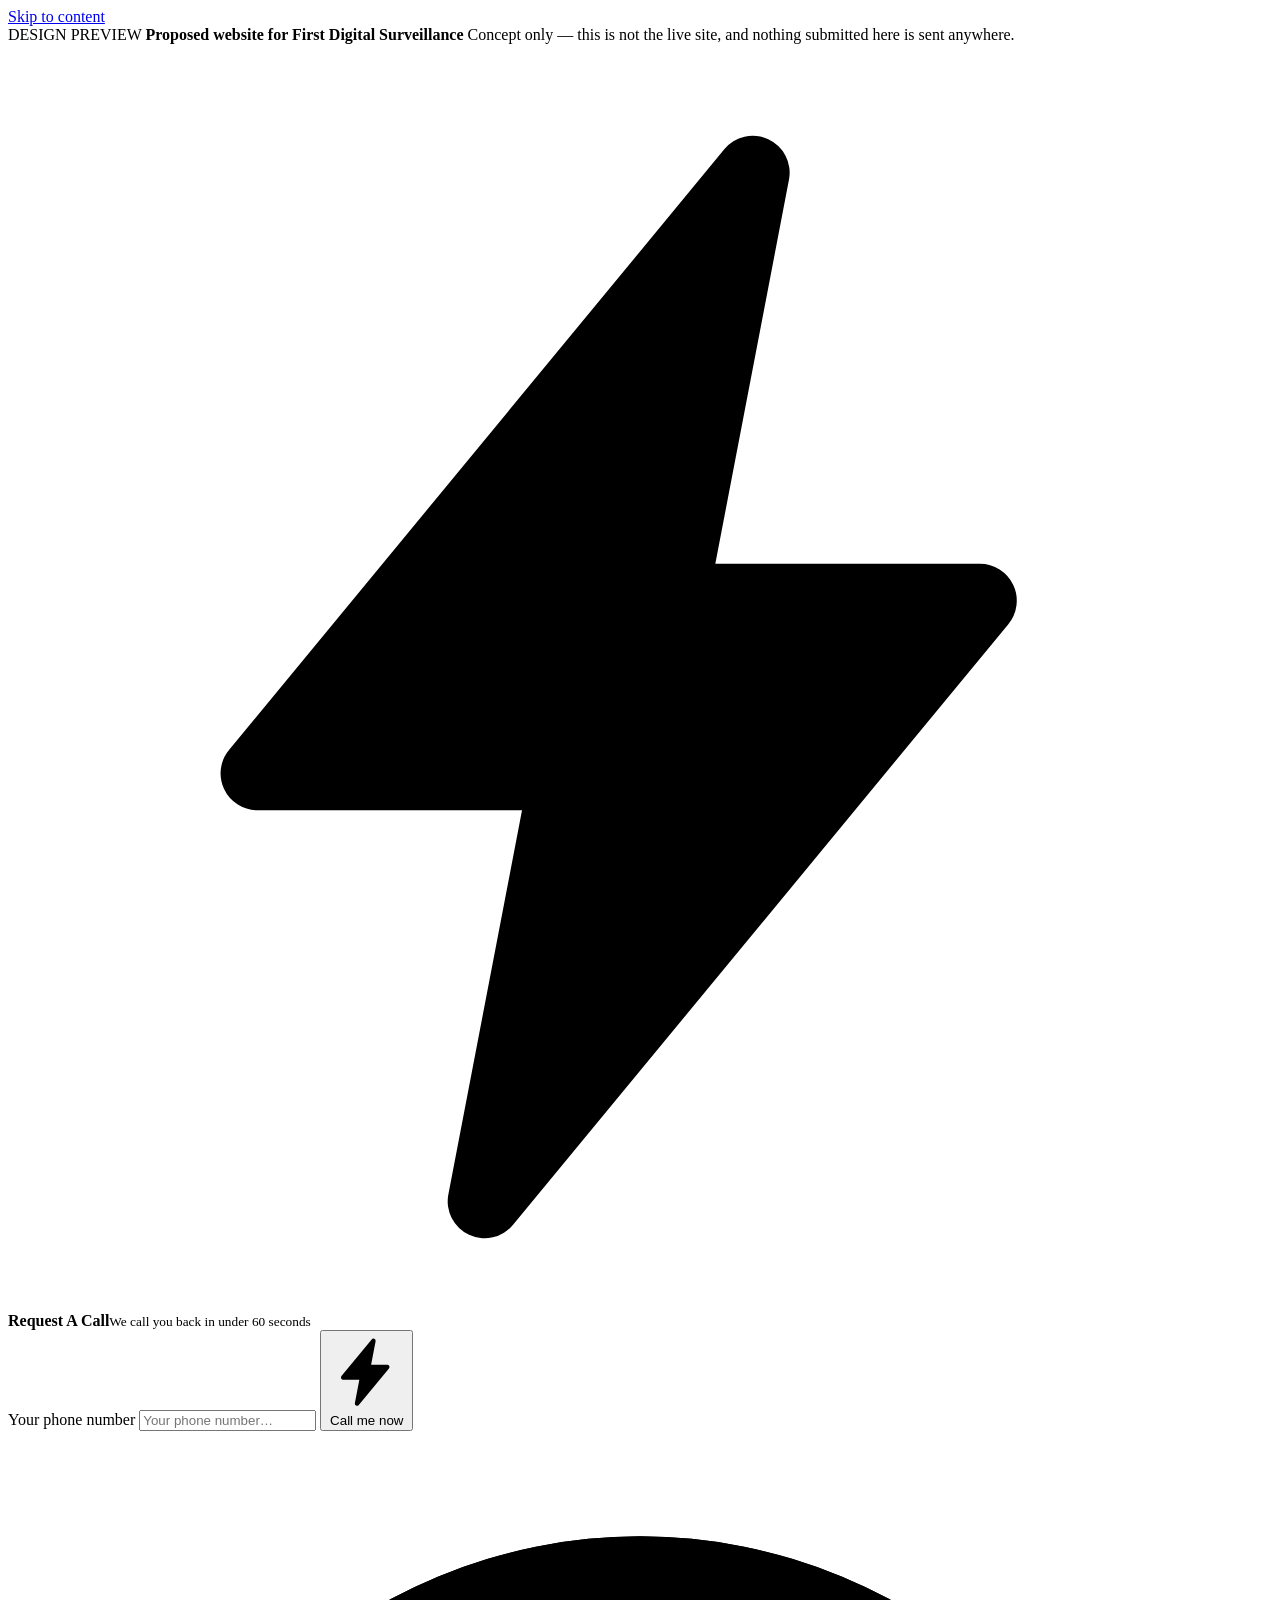
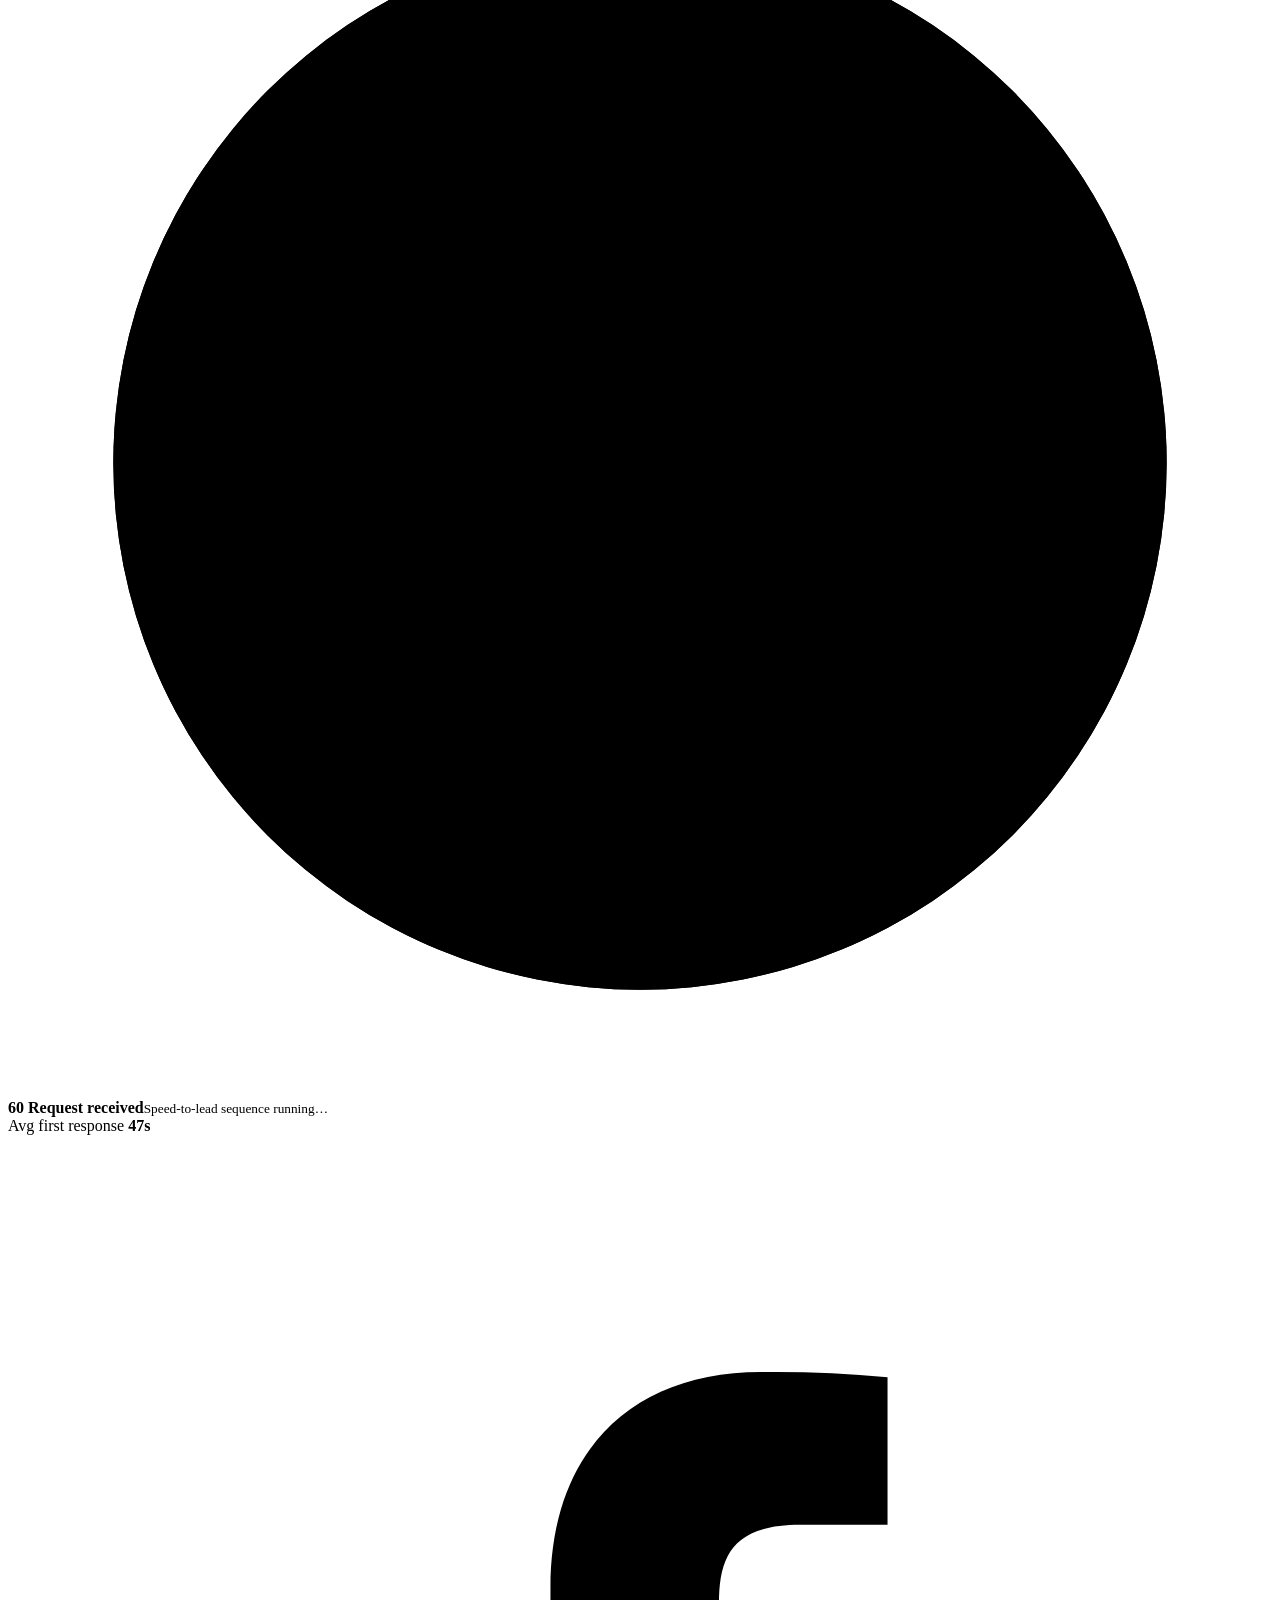
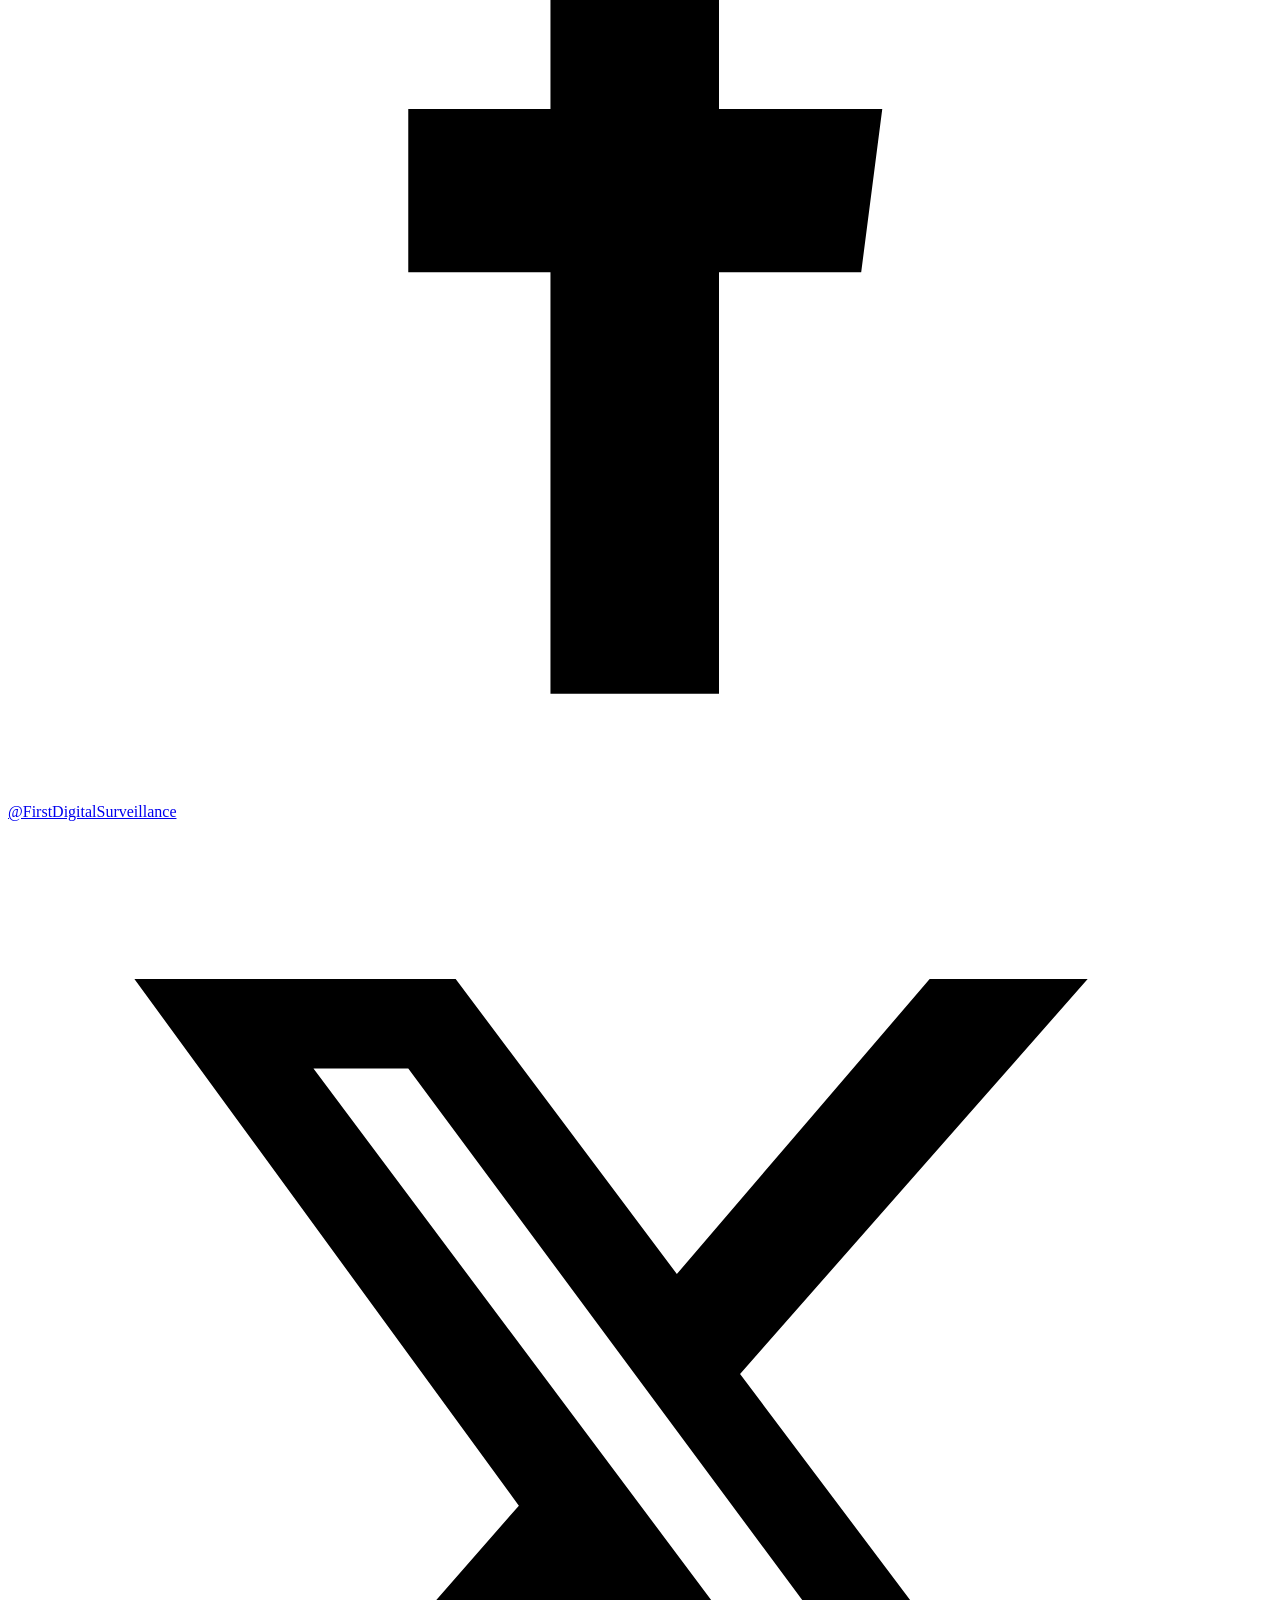
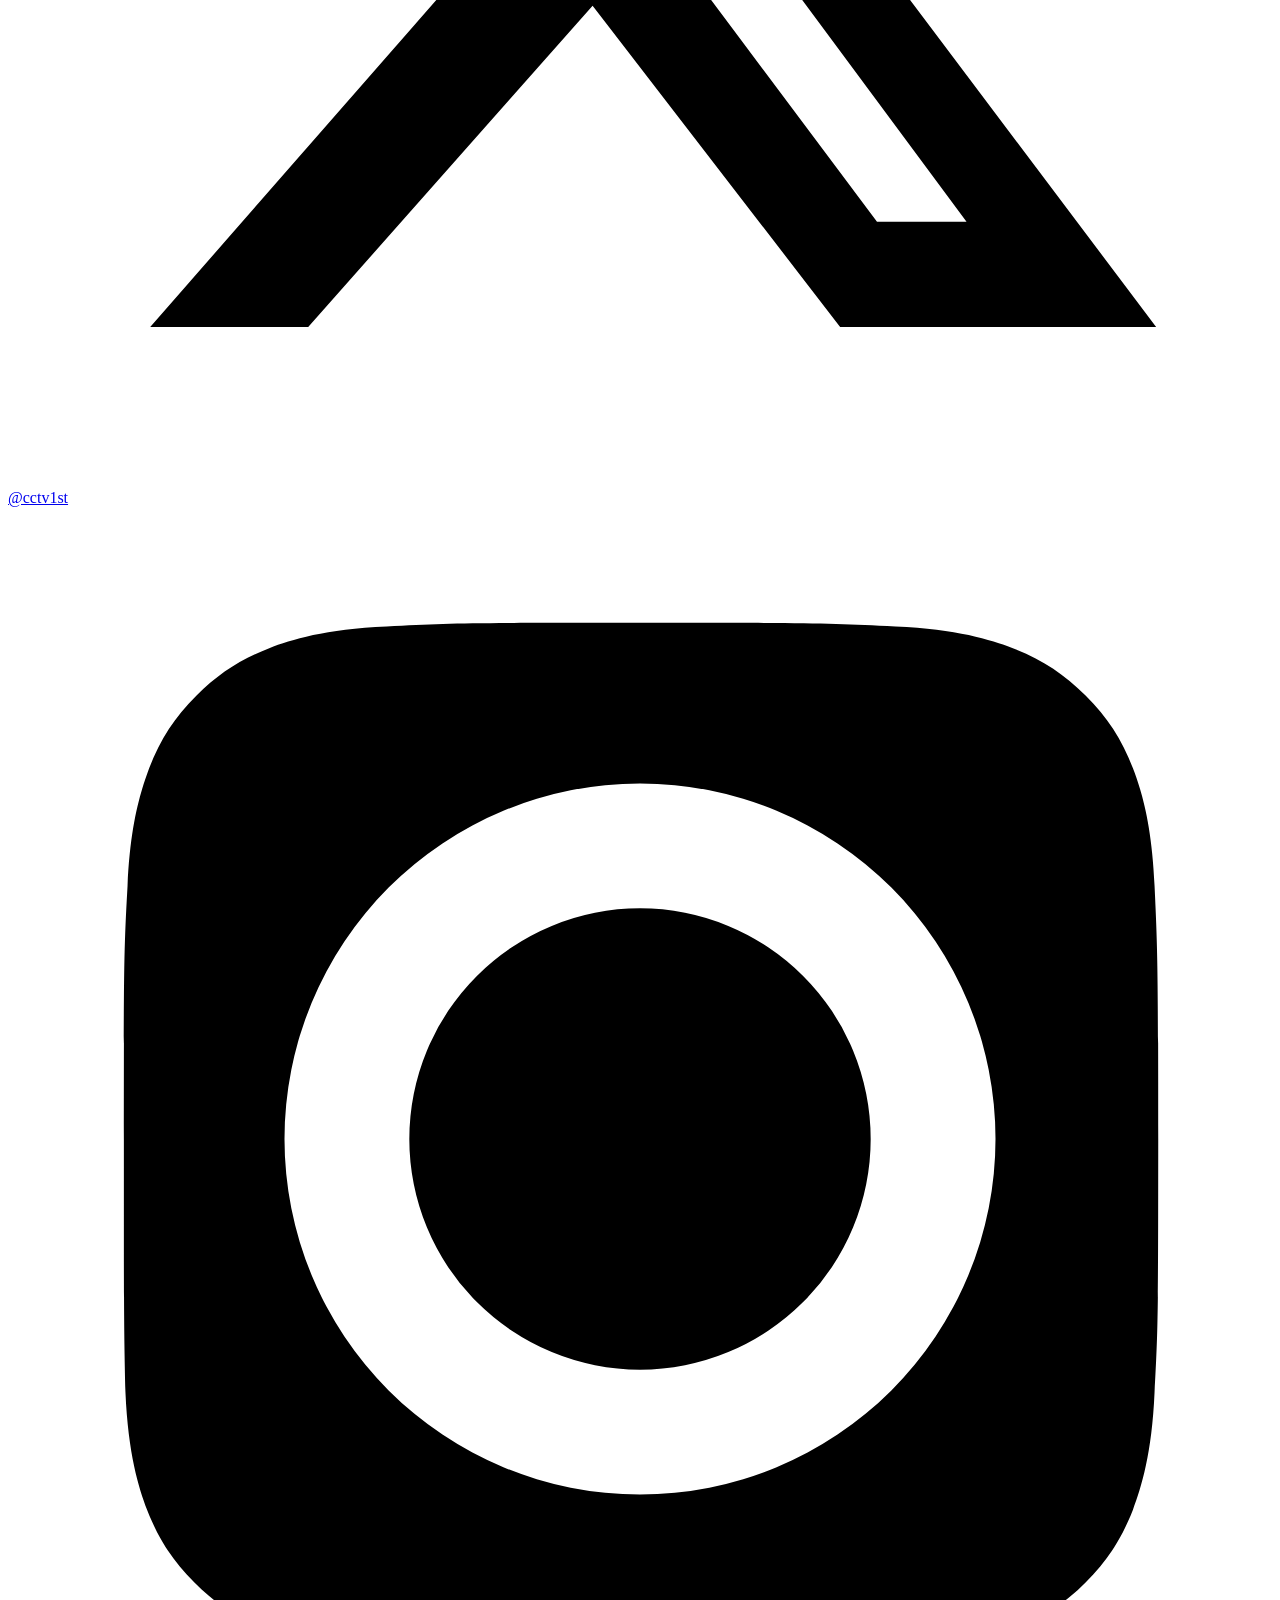
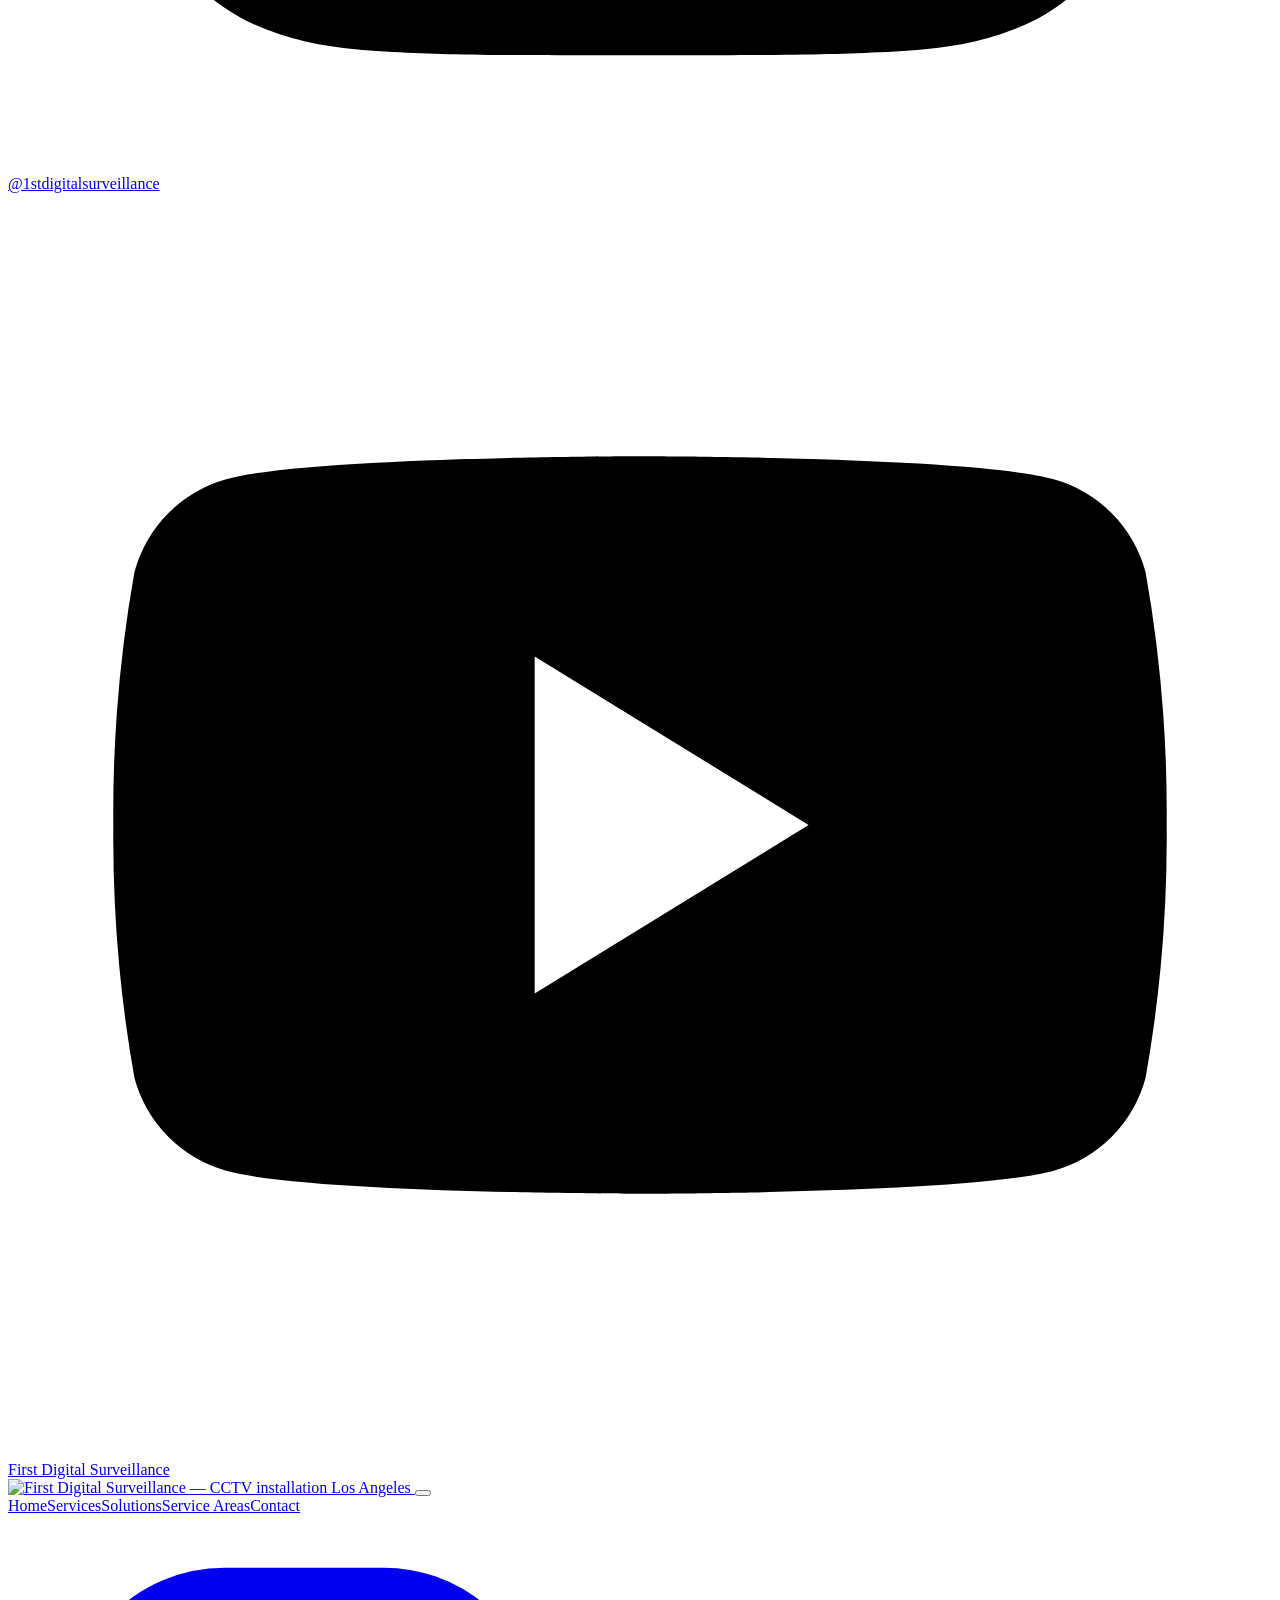
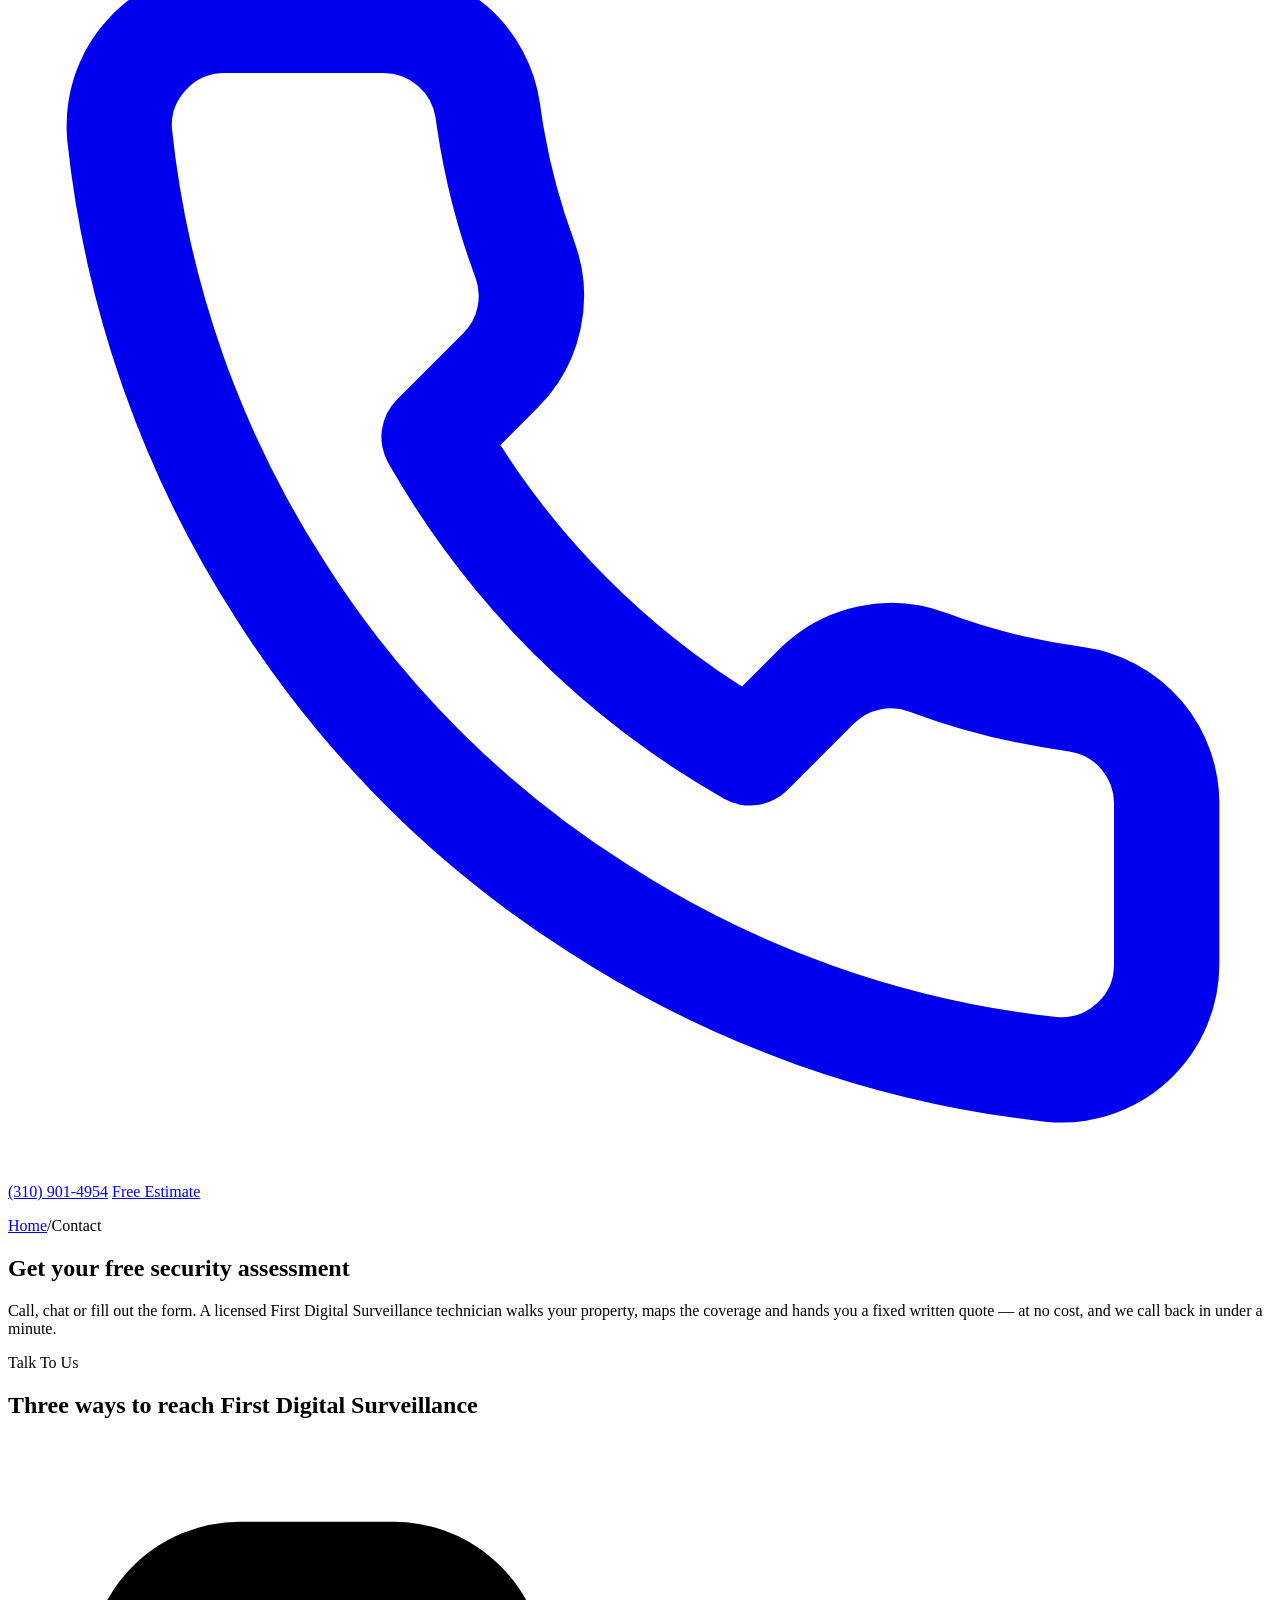
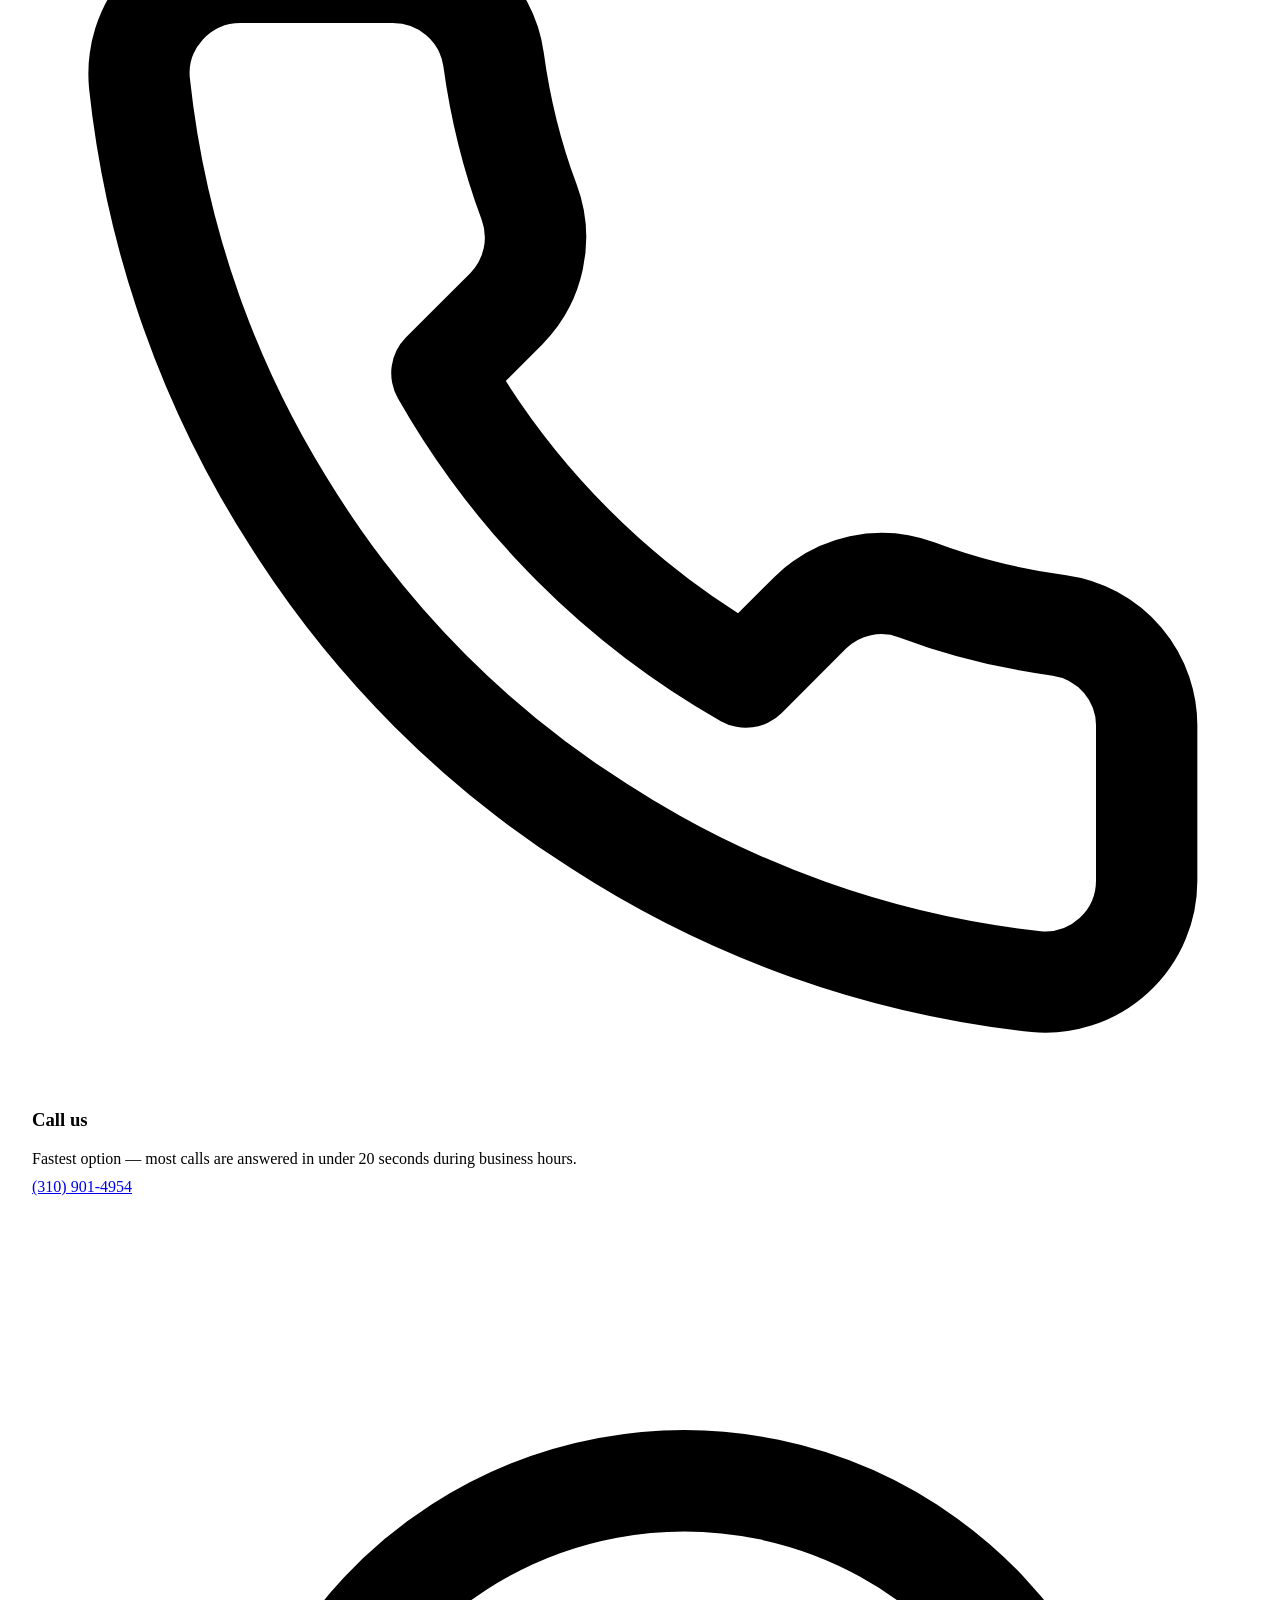
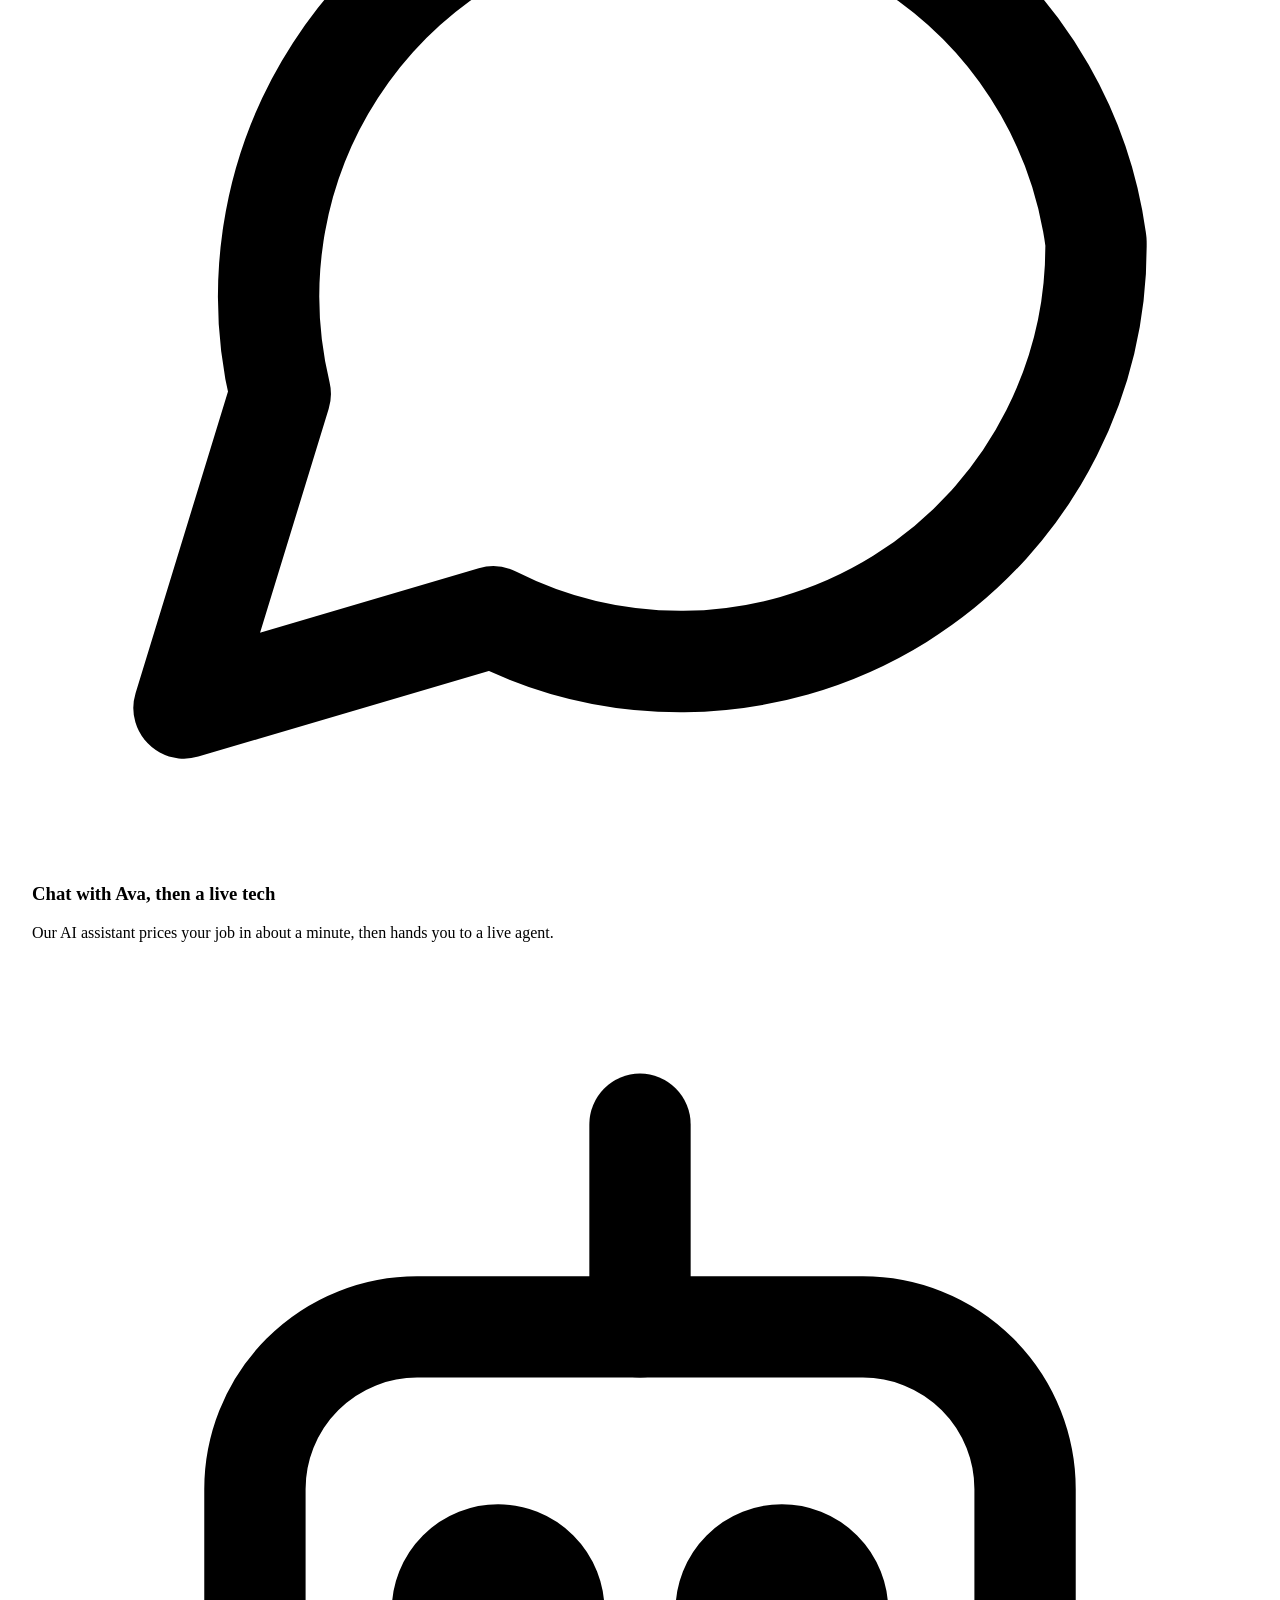
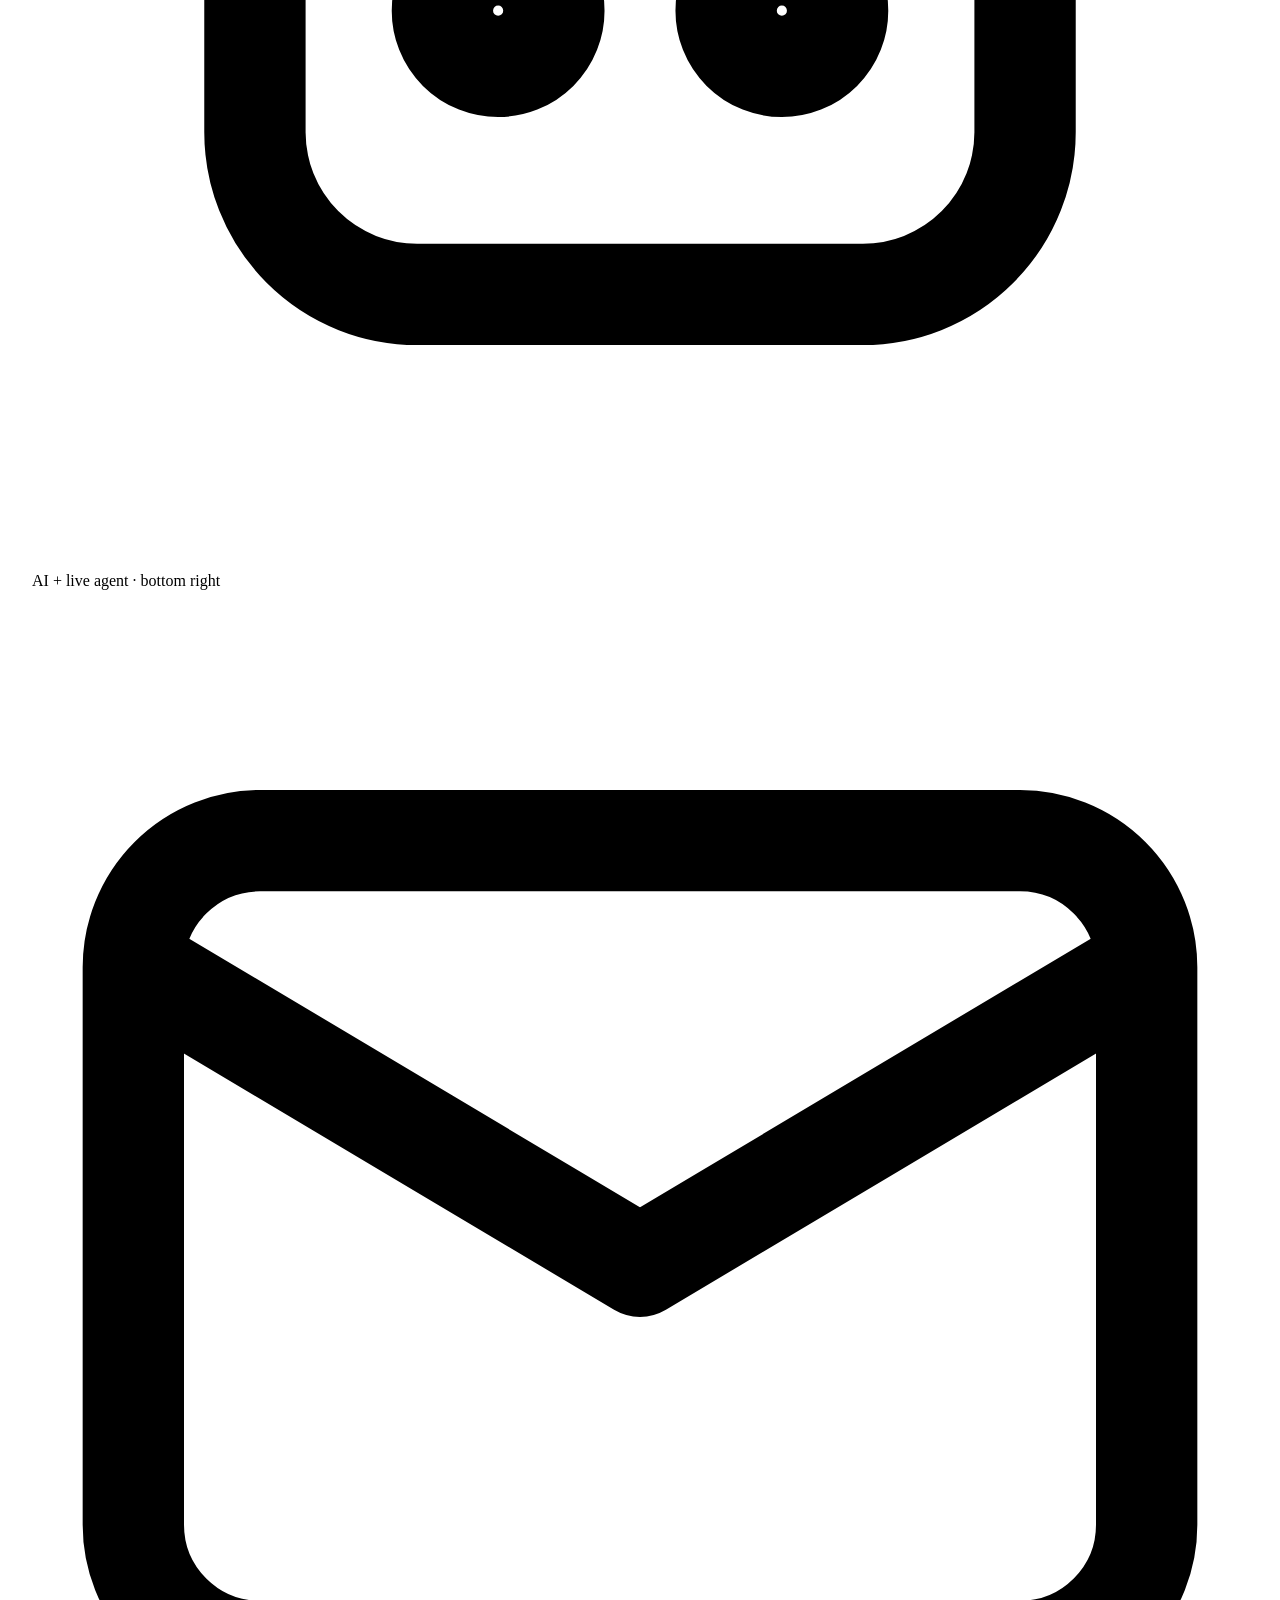
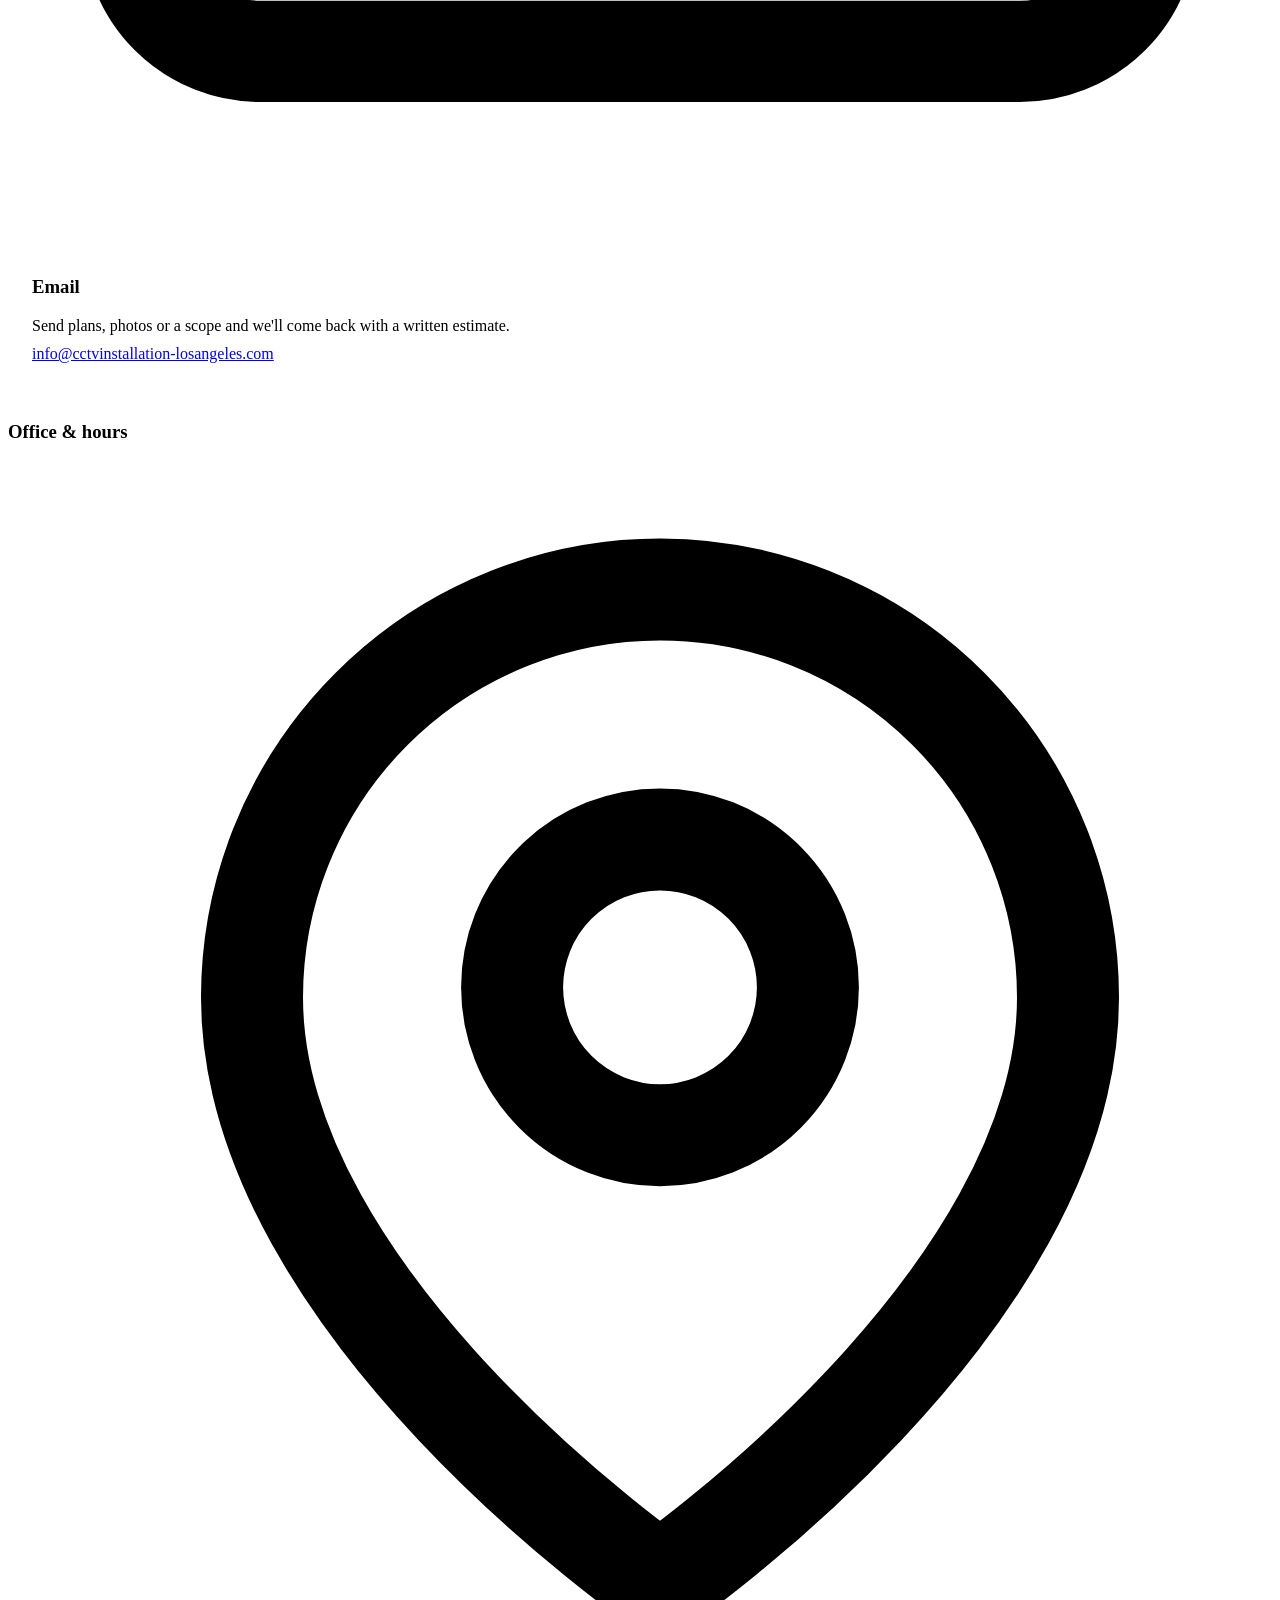
==== contact.html @ 46c821cd "First Digital Surveillance — proposed website" ====
<!DOCTYPE html>
<html lang="en-US">
<head>
<meta charset="utf-8">
<meta name="viewport" content="width=device-width,initial-scale=1">
<title>Contact First Digital Surveillance | Free CCTV Quote Los Angeles | (310) 901-4954</title>
<meta name="description" content="Get a free on-site security camera estimate in Los Angeles with a 60-second callback. Call (310) 901-4954, chat with our AI assistant and a live agent, or book your site visit online. Mon-Fri 7am-7pm, Sat-Sun 9am-5pm.">
<meta name="keywords" content="contact cctv installer los angeles, free security camera quote, security camera estimate los angeles, book cctv installation, first digital surveillance phone number">
<meta name="robots" content="index,follow,max-image-preview:large,max-snippet:-1,max-video-preview:-1">
<meta name="author" content="First Digital Surveillance">
<meta name="geo.region" content="US-CA">
<meta name="geo.placename" content="Los Angeles">
<meta name="geo.position" content="34.0614;-118.3089">
<meta name="ICBM" content="34.0614, -118.3089">
<link rel="canonical" href="https://cctvinstallation-losangeles.com/contact.html">
<link rel="icon" href="assets/img/favicon.svg" type="image/svg+xml">
<link rel="apple-touch-icon" href="assets/img/favicon.svg">

<meta property="og:type" content="website">
<meta property="og:site_name" content="First Digital Surveillance">
<meta property="og:locale" content="en_US">
<meta property="og:title" content="Contact First Digital Surveillance | Free CCTV Quote Los Angeles | (310) 901-4954">
<meta property="og:description" content="Get a free on-site security camera estimate in Los Angeles with a 60-second callback. Call (310) 901-4954, chat with our AI assistant and a live agent, or book your site visit online. Mon-Fri 7am-7pm, Sat-Sun 9am-5pm.">
<meta property="og:url" content="https://cctvinstallation-losangeles.com/contact.html">
<meta property="og:image" content="https://cctvinstallation-losangeles.com/assets/img/fds-logo.svg">
<meta name="twitter:card" content="summary_large_image">
<meta name="twitter:site" content="@cctv1st">
<meta name="twitter:title" content="Contact First Digital Surveillance | Free CCTV Quote Los Angeles | (310) 901-4954">
<meta name="twitter:description" content="Get a free on-site security camera estimate in Los Angeles with a 60-second callback. Call (310) 901-4954, chat with our AI assistant and a live agent, or book your site visit online. Mon-Fri 7am-7pm, Sat-Sun 9am-5pm.">
<meta name="theme-color" content="#BF1220">

<link rel="preconnect" href="https://fonts.googleapis.com">
<link rel="preconnect" href="https://fonts.gstatic.com" crossorigin>
<link href="https://fonts.googleapis.com/css2?family=Sora:wght@400;500;600;700;800&family=Inter:wght@400;500;600;700&family=JetBrains+Mono:wght@400;700&display=swap" rel="stylesheet">
<link rel="stylesheet" href="assets/css/style.css">

<script type="application/ld+json">{"@context":"https://schema.org","@type":["SecuritySystemInstaller","LocalBusiness"],"@id":"https://cctvinstallation-losangeles.com/#business","name":"First Digital Surveillance","alternateName":"FDS Security Camera Installation Los Angeles","description":"Family-owned security camera installation company serving Los Angeles, Orange, San Bernardino and Riverside counties for over 17 years. CCTV, access control, intercom, structured cabling and 24/7 remote monitoring, with a 60-second callback promise.","url":"https://cctvinstallation-losangeles.com/","telephone":"(310) 901-4954","email":"info@cctvinstallation-losangeles.com","logo":"https://cctvinstallation-losangeles.com/assets/img/fds-logo.svg","image":"https://cctvinstallation-losangeles.com/assets/img/fds-logo.svg","priceRange":"$$","foundingDate":"2008","address":{"@type":"PostalAddress","streetAddress":"3183 Wilshire Blvd Ste #196D10","addressLocality":"Los Angeles","addressRegion":"CA","postalCode":"90010","addressCountry":"US"},"geo":{"@type":"GeoCoordinates","latitude":34.0614,"longitude":-118.3089},"openingHoursSpecification":[{"@type":"OpeningHoursSpecification","dayOfWeek":["Monday","Tuesday","Wednesday","Thursday","Friday"],"opens":"07:00","closes":"19:00"},{"@type":"OpeningHoursSpecification","dayOfWeek":["Saturday","Sunday"],"opens":"09:00","closes":"17:00"}],"areaServed":[{"@type":"City","name":"Los Angeles"},{"@type":"City","name":"Long Beach"},{"@type":"City","name":"Santa Clarita"},{"@type":"City","name":"Glendale"},{"@type":"City","name":"Lancaster"},{"@type":"City","name":"Pomona"},{"@type":"City","name":"Torrance"},{"@type":"City","name":"Pasadena"},{"@type":"City","name":"Burbank"},{"@type":"City","name":"Anaheim"},{"@type":"City","name":"Irvine"},{"@type":"City","name":"Santa Ana"},{"@type":"City","name":"Riverside"},{"@type":"City","name":"San Bernardino"},{"@type":"City","name":"Ontario"},{"@type":"City","name":"Corona"},{"@type":"City","name":"Beverly Hills"},{"@type":"City","name":"Culver City"},{"@type":"City","name":"Downey"},{"@type":"City","name":"Inglewood"},{"@type":"City","name":"Van Nuys"},{"@type":"City","name":"Woodland Hills"},{"@type":"City","name":"Palm Springs"},{"@type":"City","name":"Alhambra"}],"sameAs":["https://www.facebook.com/FirstDigitalSurveillance","https://twitter.com/cctv1st","https://www.instagram.com/1stdigitalsurveillance","https://www.youtube.com/channel/UC6HvUgXntaIqfOZk8hjzoPg"],"aggregateRating":{"@type":"AggregateRating","ratingValue":"4.9","reviewCount":"218","bestRating":"5"},"hasOfferCatalog":{"@type":"OfferCatalog","name":"Security Services","itemListElement":[{"@type":"Offer","itemOffered":{"@type":"Service","name":"CCTV Camera Installation"}},{"@type":"Offer","itemOffered":{"@type":"Service","name":"Phone Entry & Intercom Systems"}},{"@type":"Offer","itemOffered":{"@type":"Service","name":"Door Access Control & Fob Systems"}},{"@type":"Offer","itemOffered":{"@type":"Service","name":"Structured Cabling"}},{"@type":"Offer","itemOffered":{"@type":"Service","name":"Pre-Wiring & New Construction"}},{"@type":"Offer","itemOffered":{"@type":"Service","name":"Remote CCTV Monitoring"}},{"@type":"Offer","itemOffered":{"@type":"Service","name":"License Plate Recognition"}},{"@type":"Offer","itemOffered":{"@type":"Service","name":"Thermal Camera Solutions"}},{"@type":"Offer","itemOffered":{"@type":"Service","name":"AI Camera Systems"}}]}}</script>
<script type="application/ld+json">{"@context":"https://schema.org","@type":"ContactPage","name":"Contact First Digital Surveillance","url":"https://cctvinstallation-losangeles.com/contact.html","mainEntity":{"@id":"https://cctvinstallation-losangeles.com/#business"}}</script>
<script type="application/ld+json">{"@context":"https://schema.org","@type":"FAQPage","mainEntity":[{"@type":"Question","name":"How much does CCTV installation cost in Los Angeles?","acceptedAnswer":{"@type":"Answer","text":"Most residential 4-camera 4K systems run $1,200\u2013$2,400 fully installed. Commercial 8\u201316 camera systems typically land between $3,500 and $9,000 depending on cable runs, NVR storage and whether you add license plate recognition or AI analytics. Every First Digital Surveillance estimate is free, on-site and fixed \u2014 the number on your quote is the number on your invoice."}},{"@type":"Question","name":"How fast will someone actually get back to me?","acceptedAnswer":{"@type":"Answer","text":"Under 60 seconds during business hours. Every form, chat and callback request on this site fires an instant confirmation text and routes straight to the first available technician's phone. Our current average first response is 47 seconds \u2014 because the contractor who answers first almost always wins the job, and we would rather that be us."}},{"@type":"Question","name":"How long does a security camera installation take?","acceptedAnswer":{"@type":"Answer","text":"A typical 4\u20138 camera home installation is done in a single day. Commercial jobs with 16+ cameras, access control or new cabling usually run two to four days. We give you an exact schedule at the walkthrough, before any work starts."}},{"@type":"Question","name":"Do you service systems you didn't install?","acceptedAnswer":{"@type":"Answer","text":"Yes. We repair, upgrade and take over maintenance on most major brands \u2014 Hikvision, Dahua, Uniview, Lorex, Avigilon, Axis, Hanwha and more. In many cases we can reuse your existing cabling and simply upgrade the cameras and recorder."}},{"@type":"Question","name":"Can I view my cameras on my phone?","acceptedAnswer":{"@type":"Answer","text":"Every system we install includes free mobile and desktop viewing with live streaming, recorded playback, and push notifications for motion, person or vehicle detection. We set the app up on your phone and walk you through it before we leave."}},{"@type":"Question","name":"Which areas of Southern California do you cover?","acceptedAnswer":{"@type":"Answer","text":"All of Los Angeles County plus Orange County, San Bernardino County and Riverside County \u2014 including Long Beach, Santa Clarita, Glendale, Lancaster, Pomona, Torrance, Pasadena, Anaheim, Irvine, Riverside and Palm Springs."}},{"@type":"Question","name":"Are you licensed and insured?","acceptedAnswer":{"@type":"Answer","text":"Yes. First Digital Surveillance is a licensed, bonded and insured low-voltage contractor. We pull permits where required and every installation is performed by our own trained, background-checked technicians \u2014 never subcontracted out."}},{"@type":"Question","name":"How long is footage stored?","acceptedAnswer":{"@type":"Answer","text":"Standard systems store 14\u201330 days of continuous footage. We size storage to your needs, and 60, 90 or 120-day retention is available \u2014 as is cloud backup for critical cameras."}}]}</script>
<script type="application/ld+json">{"@context":"https://schema.org","@type":"BreadcrumbList","itemListElement":[{"@type":"ListItem","position":1,"name":"Home","item":"https://cctvinstallation-losangeles.com/"},{"@type":"ListItem","position":2,"name":"Contact","item":"https://cctvinstallation-losangeles.com/contact.html"}]}</script>
<!-- Analytics + CRM routing configured in assets/js/fds.js -->
</head>
<body>
<a class="sr-only" href="#main">Skip to content</a>

<div class="demoband">
  <div class="container">
    <span class="tag">DESIGN PREVIEW</span>
    <b>Proposed website for First Digital Surveillance</b>
    <span>Concept only &mdash; this is not the live site, and nothing submitted here is sent anywhere.</span>
  </div>
</div>

<!-- ===== SPEED TO LEAD callback bar (replaces the old "Request A Call" strip) ===== -->
<div class="speedbar">
  <div class="container">
    <div class="speedbar__pitch">
      <span class="bolt"><svg viewBox="0 0 24 24" fill="currentColor"><path d="M13.6 2 4.2 13.4a.7.7 0 0 0 .54 1.15h5.02l-1.4 7.3a.7.7 0 0 0 1.23.57l9.4-11.4a.7.7 0 0 0-.54-1.15h-5.02l1.4-7.3A.7.7 0 0 0 13.6 2z"/></svg></span>
      <span><b>Request A Call</b><small>We call you back in under <span data-cbsec>60</span> seconds</small></span>
    </div>

    <div class="callback">
      <form class="callback__form" data-lead-form="Speed to Lead — header callback" autocomplete="on">
        <label class="sr-only" for="cb-contact">Your phone number</label>
        <input id="cb-contact" type="tel" name="phone" placeholder="Your phone number…" required>
        <button type="submit"><svg viewBox="0 0 24 24" fill="currentColor"><path d="M13.6 2 4.2 13.4a.7.7 0 0 0 .54 1.15h5.02l-1.4 7.3a.7.7 0 0 0 1.23.57l9.4-11.4a.7.7 0 0 0-.54-1.15h-5.02l1.4-7.3A.7.7 0 0 0 13.6 2z"/></svg> Call me now</button>
      </form>
      <div class="callback__live" role="status" aria-live="polite">
        <span class="ring">
          <svg viewBox="0 0 36 36"><circle class="bg" cx="18" cy="18" r="15"/><circle class="fg" cx="18" cy="18" r="15"/></svg>
          <b>60</b>
        </span>
        <span><b class="cb-label">Request received</b><small>Speed-to-lead sequence running…</small></span>
      </div>
    </div>

    <span class="livestat"><i></i>Avg first response <b data-avg>47s</b></span>
    <div class="socials "><a class="social" href="https://www.facebook.com/FirstDigitalSurveillance" target="_blank" rel="noopener" aria-label="Facebook: @FirstDigitalSurveillance" title="Facebook — @FirstDigitalSurveillance"><span class="social__ico"><svg viewBox="0 0 24 24"><path d="M13.5 22v-8h2.7l.4-3.1h-3.1V8.9c0-.9.25-1.5 1.55-1.5h1.65V4.6A22 22 0 0 0 14.3 4.5c-2.4 0-4 1.45-4 4.1v2.3H7.6V14h2.7v8z"/></svg></span><span class="social__handle">@FirstDigitalSurveillance</span></a><a class="social" href="https://twitter.com/cctv1st" target="_blank" rel="noopener" aria-label="X (Twitter): @cctv1st" title="X (Twitter) — @cctv1st"><span class="social__ico"><svg viewBox="0 0 24 24"><path d="M17.5 3h3l-6.6 7.5L21.8 21h-6l-4.7-6.1L5.7 21h-3l7-8L2.4 3h6.1l4.2 5.6zm-1 16h1.7L7.6 4.7H5.8z"/></svg></span><span class="social__handle">@cctv1st</span></a><a class="social" href="https://www.instagram.com/1stdigitalsurveillance" target="_blank" rel="noopener" aria-label="Instagram: @1stdigitalsurveillance" title="Instagram — @1stdigitalsurveillance"><span class="social__ico"><svg viewBox="0 0 24 24"><path d="M12 2.2c3.2 0 3.6 0 4.85.07 1.17.05 1.8.25 2.23.41.56.22.96.48 1.38.9s.68.82.9 1.38c.16.42.36 1.06.41 2.23.06 1.25.07 1.63.07 4.81s0 3.56-.07 4.81c-.05 1.17-.25 1.8-.41 2.23-.22.56-.48.96-.9 1.38s-.82.68-1.38.9c-.42.16-1.06.36-2.23.41-1.25.06-1.63.07-4.85.07s-3.6 0-4.85-.07c-1.17-.05-1.8-.25-2.23-.41-.56-.22-.96-.48-1.38-.9s-.68-.82-.9-1.38c-.16-.42-.36-1.06-.41-2.23C2.2 15.56 2.2 15.18 2.2 12s0-3.56.07-4.81c.05-1.17.25-1.8.41-2.23.22-.56.48-.96.9-1.38s.82-.68 1.38-.9c.42-.16 1.06-.36 2.23-.41C8.44 2.2 8.82 2.2 12 2.2zm0 3.05A6.75 6.75 0 1 0 18.75 12 6.75 6.75 0 0 0 12 5.25zm0 11.13A4.38 4.38 0 1 1 16.38 12 4.38 4.38 0 0 1 12 16.38zm6.99-11.4a1.58 1.58 0 1 1-1.58-1.57 1.58 1.58 0 0 1 1.58 1.57z"/></svg></span><span class="social__handle">@1stdigitalsurveillance</span></a><a class="social" href="https://www.youtube.com/channel/UC6HvUgXntaIqfOZk8hjzoPg" target="_blank" rel="noopener" aria-label="YouTube: First Digital Surveillance" title="YouTube — First Digital Surveillance"><span class="social__ico"><svg viewBox="0 0 24 24"><path d="M21.6 7.2a2.5 2.5 0 0 0-1.76-1.77C18.25 5 12 5 12 5s-6.25 0-7.84.43A2.5 2.5 0 0 0 2.4 7.2 26 26 0 0 0 2 12a26 26 0 0 0 .4 4.8 2.5 2.5 0 0 0 1.76 1.77C5.75 19 12 19 12 19s6.25 0 7.84-.43a2.5 2.5 0 0 0 1.76-1.77A26 26 0 0 0 22 12a26 26 0 0 0-.4-4.8zM10 15.2V8.8l5.2 3.2z"/></svg></span><span class="social__handle">First Digital Surveillance</span></a></div>
  </div>
</div>

<header class="header">
  <div class="container">
    <a class="brand" href="index.html" aria-label="First Digital Surveillance home">
      <img src="assets/img/fds-logo.svg" width="206" height="56"
           alt="First Digital Surveillance — CCTV installation Los Angeles">
    </a>
    <button class="burger" aria-label="Open menu" aria-expanded="false"><span></span></button>
    <nav class="nav" aria-label="Main"><a href="index.html">Home</a><a href="services.html">Services</a><a href="solutions.html">Solutions</a><a href="service-areas.html">Service Areas</a><a href="contact.html" class=is-active>Contact</a></nav>
    <div class="header__cta">
      <a class="header__phone" href="tel:+13109014954"><svg viewBox="0 0 24 24" fill="none" stroke="currentColor" stroke-width="2" stroke-linecap="round" stroke-linejoin="round"><path d="M22 16.92v3a2 2 0 0 1-2.18 2 19.79 19.79 0 0 1-8.63-3.07 19.5 19.5 0 0 1-6-6 19.79 19.79 0 0 1-3.07-8.67A2 2 0 0 1 4.11 2h3a2 2 0 0 1 2 1.72c.13.96.36 1.9.7 2.81a2 2 0 0 1-.45 2.11L8.09 9.91a16 16 0 0 0 6 6l1.27-1.27a2 2 0 0 1 2.11-.45c.9.34 1.85.57 2.81.7A2 2 0 0 1 22 16.92z"/></svg><span data-phone>(310) 901-4954</span></a>
      <a class="btn btn--red" href="contact.html">Free Estimate</a>
    </div>
  </div>
</header>
<main id="main">

<section class="pagehero">
  <div class="hero__mesh"></div><div class="hero__grid"></div>
  <div class="container">
    <p class="crumbs"><a href="index.html">Home</a><span>/</span>Contact</p>
    <h1>Get your free security assessment</h1>
    <p>Call, chat or fill out the form. A licensed First Digital Surveillance technician walks your property, maps
    the coverage and hands you a fixed written quote — at no cost, and we call back in under a minute.</p>
  </div>
</section>

<section class="section">
  <div class="container">
    <div class="split">
      <div data-reveal>
        <span class="eyebrow">Talk To Us</span>
        <h2>Three ways to reach First Digital Surveillance</h2>
        <div class="grid" style="gap:14px;margin:28px 0 34px">
          <article class="bcard" style="padding:24px">
            <div class="bcard__ico"><svg viewBox="0 0 24 24" fill="none" stroke="currentColor" stroke-width="2" stroke-linecap="round" stroke-linejoin="round"><path d="M22 16.92v3a2 2 0 0 1-2.18 2 19.79 19.79 0 0 1-8.63-3.07 19.5 19.5 0 0 1-6-6 19.79 19.79 0 0 1-3.07-8.67A2 2 0 0 1 4.11 2h3a2 2 0 0 1 2 1.72c.13.96.36 1.9.7 2.81a2 2 0 0 1-.45 2.11L8.09 9.91a16 16 0 0 0 6 6l1.27-1.27a2 2 0 0 1 2.11-.45c.9.34 1.85.57 2.81.7A2 2 0 0 1 22 16.92z"/></svg></div>
            <h3>Call us</h3>
            <p style="margin-bottom:10px">Fastest option — most calls are answered in under 20 seconds during business hours.</p>
            <a class="btn btn--red" href="tel:+13109014954"><span data-phone>(310) 901-4954</span></a>
          </article>
          <article class="bcard" style="padding:24px">
            <div class="bcard__ico"><svg viewBox="0 0 24 24" fill="none" stroke="currentColor" stroke-width="2" stroke-linecap="round" stroke-linejoin="round"><path d="M21 11.8a8.2 8.2 0 0 1-11.9 7.4L3 21l1.9-6.2A8.2 8.2 0 1 1 21 11.8z"/></svg></div>
            <h3>Chat with Ava, then a live tech</h3>
            <p style="margin-bottom:10px">Our AI assistant prices your job in about a minute, then hands you to a live agent.</p>
            <span class="ghl-tag"><svg viewBox="0 0 24 24" fill="none" stroke="currentColor" stroke-width="2" stroke-linecap="round" stroke-linejoin="round"><rect x="4.4" y="7.4" width="15.2" height="11.2" rx="3.2"/><circle cx="9.2" cy="13" r="1.1"/><circle cx="14.8" cy="13" r="1.1"/><path d="M12 3.4v4"/></svg> AI + live agent · bottom right</span>
          </article>
          <article class="bcard" style="padding:24px">
            <div class="bcard__ico"><svg viewBox="0 0 24 24" fill="none" stroke="currentColor" stroke-width="2" stroke-linecap="round" stroke-linejoin="round"><rect x="2" y="4" width="20" height="16" rx="2.5"/><path d="m2.6 6.8 9.4 5.6 9.4-5.6"/></svg></div>
            <h3>Email</h3>
            <p style="margin-bottom:10px">Send plans, photos or a scope and we'll come back with a written estimate.</p>
            <a class="btn btn--ghost" href="mailto:info@cctvinstallation-losangeles.com">info@cctvinstallation-losangeles.com</a>
          </article>
        </div>

        <h3>Office &amp; hours</h3>
        <ul class="checklist">
          <li><svg viewBox="0 0 24 24" fill="none" stroke="currentColor" stroke-width="2" stroke-linecap="round" stroke-linejoin="round"><path d="M20 10.5c0 6-8 11.5-8 11.5s-8-5.5-8-11.5a8 8 0 0 1 16 0z"/><circle cx="12" cy="10.3" r="2.9"/></svg><span><b>First Digital Surveillance</b><br>3183 Wilshire Blvd Ste #196D10<br>Los Angeles, CA 90010</span></li>
          <li><svg viewBox="0 0 24 24" fill="none" stroke="currentColor" stroke-width="2" stroke-linecap="round"><circle cx="12" cy="12" r="9"/><path d="M12 7v5.2l3.4 2"/></svg><span><b>Mon–Fri</b> 7:00AM – 7:00PM &nbsp;·&nbsp; <b>Sat–Sun</b> 9:00AM – 5:00PM</span></li>
          <li><svg viewBox="0 0 24 24" fill="none" stroke="currentColor" stroke-width="1.7" stroke-linecap="round" stroke-linejoin="round"><path d="M12 2.4 20 5.8v5.4c0 5.2-3.4 8.9-8 10.4-4.6-1.5-8-5.2-8-10.4V5.8z"/><path d="m8.8 11.8 2.2 2.2 4.2-4.4"/></svg><span>Licensed · Bonded · Insured low-voltage contractor</span></li>
          <li><svg viewBox="0 0 24 24" fill="currentColor"><path d="M13.6 2 4.2 13.4a.7.7 0 0 0 .54 1.15h5.02l-1.4 7.3a.7.7 0 0 0 1.23.57l9.4-11.4a.7.7 0 0 0-.54-1.15h-5.02l1.4-7.3A.7.7 0 0 0 13.6 2z"/></svg><span><b>Average first response: <span data-avg>47s</span></b> — every enquiry triggers an instant text and a callback.</span></li>
        </ul>
        <div style="margin-top:26px"><div class="socials socials--dark"><a class="social" href="https://www.facebook.com/FirstDigitalSurveillance" target="_blank" rel="noopener" aria-label="Facebook: @FirstDigitalSurveillance" title="Facebook — @FirstDigitalSurveillance"><span class="social__ico"><svg viewBox="0 0 24 24"><path d="M13.5 22v-8h2.7l.4-3.1h-3.1V8.9c0-.9.25-1.5 1.55-1.5h1.65V4.6A22 22 0 0 0 14.3 4.5c-2.4 0-4 1.45-4 4.1v2.3H7.6V14h2.7v8z"/></svg></span><span class="social__handle">@FirstDigitalSurveillance</span></a><a class="social" href="https://twitter.com/cctv1st" target="_blank" rel="noopener" aria-label="X (Twitter): @cctv1st" title="X (Twitter) — @cctv1st"><span class="social__ico"><svg viewBox="0 0 24 24"><path d="M17.5 3h3l-6.6 7.5L21.8 21h-6l-4.7-6.1L5.7 21h-3l7-8L2.4 3h6.1l4.2 5.6zm-1 16h1.7L7.6 4.7H5.8z"/></svg></span><span class="social__handle">@cctv1st</span></a><a class="social" href="https://www.instagram.com/1stdigitalsurveillance" target="_blank" rel="noopener" aria-label="Instagram: @1stdigitalsurveillance" title="Instagram — @1stdigitalsurveillance"><span class="social__ico"><svg viewBox="0 0 24 24"><path d="M12 2.2c3.2 0 3.6 0 4.85.07 1.17.05 1.8.25 2.23.41.56.22.96.48 1.38.9s.68.82.9 1.38c.16.42.36 1.06.41 2.23.06 1.25.07 1.63.07 4.81s0 3.56-.07 4.81c-.05 1.17-.25 1.8-.41 2.23-.22.56-.48.96-.9 1.38s-.82.68-1.38.9c-.42.16-1.06.36-2.23.41-1.25.06-1.63.07-4.85.07s-3.6 0-4.85-.07c-1.17-.05-1.8-.25-2.23-.41-.56-.22-.96-.48-1.38-.9s-.68-.82-.9-1.38c-.16-.42-.36-1.06-.41-2.23C2.2 15.56 2.2 15.18 2.2 12s0-3.56.07-4.81c.05-1.17.25-1.8.41-2.23.22-.56.48-.96.9-1.38s.82-.68 1.38-.9c.42-.16 1.06-.36 2.23-.41C8.44 2.2 8.82 2.2 12 2.2zm0 3.05A6.75 6.75 0 1 0 18.75 12 6.75 6.75 0 0 0 12 5.25zm0 11.13A4.38 4.38 0 1 1 16.38 12 4.38 4.38 0 0 1 12 16.38zm6.99-11.4a1.58 1.58 0 1 1-1.58-1.57 1.58 1.58 0 0 1 1.58 1.57z"/></svg></span><span class="social__handle">@1stdigitalsurveillance</span></a><a class="social" href="https://www.youtube.com/channel/UC6HvUgXntaIqfOZk8hjzoPg" target="_blank" rel="noopener" aria-label="YouTube: First Digital Surveillance" title="YouTube — First Digital Surveillance"><span class="social__ico"><svg viewBox="0 0 24 24"><path d="M21.6 7.2a2.5 2.5 0 0 0-1.76-1.77C18.25 5 12 5 12 5s-6.25 0-7.84.43A2.5 2.5 0 0 0 2.4 7.2 26 26 0 0 0 2 12a26 26 0 0 0 .4 4.8 2.5 2.5 0 0 0 1.76 1.77C5.75 19 12 19 12 19s6.25 0 7.84-.43a2.5 2.5 0 0 0 1.76-1.77A26 26 0 0 0 22 12a26 26 0 0 0-.4-4.8zM10 15.2V8.8l5.2 3.2z"/></svg></span><span class="social__handle">First Digital Surveillance</span></a></div></div>
      </div>

      <div class="leadcard leadcard--light" id="quote" data-reveal>
        <div class="leadcard__top"><h3>Request a Free Quote</h3><p>Instant text and email confirmation, then a callback in under a minute.</p></div>
        <div class="leadcard__body">
<form data-lead-form="Contact Page — Free Quote" id="contact" novalidate>
  <div class="field-row">
    <div class="field"><label for="contact-n">Full name</label>
      <input id="contact-n" name="name" type="text" placeholder="Jane Doe" required></div>
    <div class="field"><label for="contact-p">Phone</label>
      <input id="contact-p" name="phone" type="tel" placeholder="(310) 555-0100" required></div>
  </div>
  <div class="field"><label for="contact-e">Email</label>
    <input id="contact-e" name="email" type="email" placeholder="you@email.com" required></div>
  <div class="field-row">
    <div class="field"><label for="contact-c">City</label>
      <select id="contact-c" name="city"><option value="">Select…</option><option>Los Angeles</option><option>Long Beach</option><option>Santa Clarita</option><option>Glendale</option><option>Lancaster</option><option>Pomona</option><option>Torrance</option><option>Pasadena</option><option>Burbank</option><option>Anaheim</option><option>Irvine</option><option>Santa Ana</option><option>Riverside</option><option>San Bernardino</option><option>Ontario</option><option>Corona</option><option>Beverly Hills</option><option>Culver City</option><option>Downey</option><option>Inglewood</option><option>Van Nuys</option><option>Woodland Hills</option><option>Palm Springs</option><option>Alhambra</option><option>Other</option></select></div>
    <div class="field"><label for="contact-s">Service needed</label>
      <select id="contact-s" name="service"><option value="">Select…</option><option>CCTV Camera Installation</option><option>Phone Entry & Intercom Systems</option><option>Door Access Control & Fob Systems</option><option>Structured Cabling</option><option>Pre-Wiring & New Construction</option><option>Remote CCTV Monitoring</option><option>License Plate Recognition</option><option>Thermal Camera Solutions</option><option>AI Camera Systems</option></select></div>
  </div>
  <div class="field-row">
    <div class="field"><label for="contact-t">Property type</label>
      <select id="contact-t" name="propertyType"><option value="">Select…</option><option>Home</option><option>Business / Retail</option><option>Warehouse / Industrial</option><option>Apartment / HOA</option><option>New construction</option></select></div>
    <div class="field"><label for="contact-q">How many cameras?</label>
      <select id="contact-q" name="cameraCount"><option value="">Select…</option><option>1–4</option><option>5–8</option><option>9–16</option><option>16+</option><option>Not sure yet</option></select></div>
  </div>
  <div class="field"><label for="contact-m">Tell us about the property</label>
    <textarea id="contact-m" name="message" placeholder="Single-story home, want coverage on the driveway and both side gates…"></textarea></div>
  <button class="btn btn--red btn--block btn--lg" type="submit"><svg viewBox="0 0 24 24" fill="currentColor"><path d="M13.6 2 4.2 13.4a.7.7 0 0 0 .54 1.15h5.02l-1.4 7.3a.7.7 0 0 0 1.23.57l9.4-11.4a.7.7 0 0 0-.54-1.15h-5.02l1.4-7.3A.7.7 0 0 0 13.6 2z"/></svg> Get My Free Quote</button>
  <p class="fineprint">We call back in under 60 seconds during business hours. By submitting you agree to be contacted
  by First Digital Surveillance about your request. Message &amp; data rates may apply. We never sell your information.</p>
  <div class="form-note"><b>✓ Request received — watch your phone.</b>
  Confirmation text is on its way, your request is logged as a new inquiry, and the callback
  sequence has already started — a technician will be dialing shortly.</div>
</form></div>
      </div>
    </div>
  </div>
</section>

<section class="section section--dark">
  <div class="container">
    <div class="split">
      <div data-reveal>
        <span class="eyebrow">Speed to Lead</span>
        <h2>What happens the second you hit send</h2>
        <div class="timeline" style="margin-top:26px">
          <div class="tstep tstep--done"><span class="tstep__t">0:00</span><div><h4>Request logged</h4><p>Tagged by city, job size and urgency, and pushed to the dispatch board.</p></div></div>
          <div class="tstep tstep--done"><span class="tstep__t">0:08</span><div><h4>Confirmation text</h4><p>From a local number, telling you exactly what happens next.</p></div></div>
          <div class="tstep"><span class="tstep__t">0:45</span><div><h4>A technician calls you</h4><p>The workflow rings available techs until one picks up.</p></div></div>
          <div class="tstep"><span class="tstep__t">2:30</span><div><h4>Site visit booked</h4><p>Confirmed by text and email with automatic reminders.</p></div></div>
        </div>
      </div>
      <div data-reveal>
        <div class="nvr">
          <div class="nvr__bar"><i></i><i></i><i></i><span class="t">FDS-NVR-01 · DEMO WALL</span><span class="live"><i></i>LIVE</span></div>
          <div class="feedwall">
            <figure class="feed">
<svg viewBox="0 0 320 180" preserveAspectRatio="xMidYMid slice" aria-hidden="true">
<defs>
<linearGradient id="nvA" x1="0" y1="0" x2="0" y2="1"><stop offset="0" stop-color="#081410"/><stop offset="1" stop-color="#12271F"/></linearGradient>
<radialGradient id="irA" cx="50%" cy="86%" r="72%"><stop offset="0" stop-color="#7FE3B0" stop-opacity=".2"/><stop offset="1" stop-color="#000" stop-opacity="0"/></radialGradient>
</defs>
<rect width="320" height="180" fill="url(#nvA)"/>
<path d="M0 76q22-15 44-5t42-7 40 9 44-11 46 9 44-5 60 7V0H0z" fill="#050E0B" opacity=".92"/>
<path d="M198 100V64l38-23 38 23v36z" fill="#0D1F19"/>
<rect x="222" y="76" width="28" height="24" fill="#17362B"/>
<rect x="256" y="72" width="12" height="10" fill="#1E4536"/>
<path d="M112 180l40-80h50l62 80z" fill="#173A30" opacity=".9"/>
<path d="M158 180l10-34M176 180l6-34" stroke="#2E6B57" stroke-width="3" stroke-linecap="round" opacity=".45"/>
<g fill="#0B1B15"><rect x="14" y="92" width="4" height="30"/><rect x="46" y="94" width="4" height="30"/><rect x="78" y="96" width="4" height="30"/><rect x="10" y="90" width="76" height="4"/></g>
<g><g transform="translate(120,86)">
<path d="M2 16 9 4h26l11 12z" fill="#22503F"/><rect x="0" y="16" width="48" height="9" rx="3" fill="#2E6B54"/>
<rect x="12" y="6" width="10" height="8" fill="#0C1F18"/><rect x="25" y="6" width="9" height="8" fill="#0C1F18"/>
<circle cx="11" cy="26" r="4.5" fill="#081512"/><circle cx="38" cy="26" r="4.5" fill="#081512"/>
<ellipse cx="52" cy="19" rx="7" ry="4" fill="#D9FFEF" opacity=".65"/>
</g></g>
<rect width="320" height="180" fill="url(#irA)"/></svg>
<div class="feed__scan"></div><div class="feed__vig"></div>
<div class="feed__box feed__box feed__box--car" data-label="VEHICLE 98%"></div>
<div class="feed__hud">
  <span class="tl"><span class="rec"><i></i>REC</span> CAM 01</span>
  <span class="tr">IR</span>
  <span class="bl">FRONT DRIVE</span>
  <span class="br feed__clock">--</span>
</div></figure>
            <figure class="feed">
<svg viewBox="0 0 320 180" preserveAspectRatio="xMidYMid slice" aria-hidden="true">
<defs>
<linearGradient id="nvC" x1="0" y1="0" x2="0" y2="1"><stop offset="0" stop-color="#0C1119"/><stop offset="1" stop-color="#19212E"/></linearGradient>
<radialGradient id="irC" cx="50%" cy="20%" r="80%"><stop offset="0" stop-color="#C9DBF5" stop-opacity=".14"/><stop offset="1" stop-color="#000" stop-opacity="0"/></radialGradient>
</defs>
<rect width="320" height="180" fill="url(#nvC)"/>
<rect y="122" width="320" height="58" fill="#1D2634"/>
<g stroke="#28374B" stroke-width="1" fill="none"><path d="M0 140h320M0 158h320M60 122v58M140 122v58M220 122v58"/></g>
<rect x="196" y="34" width="104" height="88" rx="2" fill="#101A28" stroke="#2A3D55"/>
<path d="M248 34v88M196 62h104M196 92h104" stroke="#2A3D55"/>
<rect x="18" y="78" width="112" height="44" rx="3" fill="#233246"/>
<rect x="18" y="72" width="112" height="8" rx="2" fill="#31465F"/>
<rect x="34" y="52" width="22" height="20" rx="2" fill="#1A2634"/>
<g fill="#2B3D54"><rect x="150" y="60" width="30" height="62" rx="3"/><rect x="154" y="72" width="22" height="3"/><rect x="154" y="86" width="22" height="3"/><rect x="154" y="100" width="22" height="3"/></g>
<g transform="translate(112,0)"><g>
<circle cx="0" cy="86" r="6" fill="#A8BFDC"/><path d="M-6 93h12l3 24h-18z" fill="#8FA9C8"/>
<rect x="-5" y="117" width="4" height="14" fill="#7590AE"/><rect x="1" y="117" width="4" height="14" fill="#7590AE"/></g></g>
<rect width="320" height="180" fill="url(#irC)"/></svg>
<div class="feed__scan"></div><div class="feed__vig"></div>

<div class="feed__hud">
  <span class="tl"><span class="rec"><i></i>REC</span> CAM 03</span>
  <span class="tr">4K</span>
  <span class="bl">LOBBY</span>
  <span class="br feed__clock">--</span>
</div></figure>
            <figure class="feed">
<svg viewBox="0 0 320 180" preserveAspectRatio="xMidYMid slice" aria-hidden="true">
<defs>
<linearGradient id="nvB" x1="0" y1="0" x2="0" y2="1"><stop offset="0" stop-color="#0A1220"/><stop offset="1" stop-color="#16202E"/></linearGradient>
<radialGradient id="irB" cx="50%" cy="26%" r="76%"><stop offset="0" stop-color="#A8CBFF" stop-opacity=".16"/><stop offset="1" stop-color="#000" stop-opacity="0"/></radialGradient>
</defs>
<rect width="320" height="180" fill="url(#nvB)"/>
<rect y="112" width="320" height="68" fill="#1A2634"/>
<g fill="#0E1926" stroke="#243851" stroke-width="1"><rect x="16" y="40" width="74" height="72" rx="2"/><rect x="123" y="40" width="74" height="72" rx="2"/><rect x="230" y="40" width="74" height="72" rx="2"/></g>
<g stroke="#1D2F45" stroke-width="1"><path d="M16 58h74M16 76h74M16 94h74M123 58h74M123 76h74M123 94h74M230 58h74M230 76h74M230 94h74"/></g>
<g fill="#FFE9A8" opacity=".45"><circle cx="53" cy="22" r="4"/><circle cx="160" cy="22" r="4"/><circle cx="267" cy="22" r="4"/></g>
<path d="M0 134h320" stroke="#33506E" stroke-width="2" stroke-dasharray="16 12" opacity=".55"/>
<g transform="translate(196,0)"><g>
<rect x="0" y="96" width="34" height="22" rx="4" fill="#2F4867"/><rect x="30" y="82" width="4" height="36" fill="#4C6C92"/>
<rect x="34" y="112" width="18" height="4" fill="#4C6C92"/><rect x="6" y="86" width="18" height="12" fill="#3B5878"/>
<circle cx="9" cy="120" r="6" fill="#111B27"/><circle cx="28" cy="120" r="6" fill="#111B27"/></g></g>
<g transform="translate(112,0)"><g>
<circle cx="0" cy="92" r="5.4" fill="#94AECD"/><path d="M-5 98h10l2 18h-14z" fill="#7E9BBE"/>
<rect x="-4.5" y="116" width="3.4" height="13" fill="#69869F"/><rect x="1.1" y="116" width="3.4" height="13" fill="#69869F"/></g></g>
<rect width="320" height="180" fill="url(#irB)"/></svg>
<div class="feed__scan"></div><div class="feed__vig"></div>
<div class="feed__box feed__box feed__box--person" data-label="PERSON 96%"></div>
<div class="feed__hud">
  <span class="tl"><span class="rec"><i></i>REC</span> CAM 02</span>
  <span class="tr">4K</span>
  <span class="bl">LOADING DOCK</span>
  <span class="br feed__clock">--</span>
</div></figure>
            <figure class="feed">
<svg viewBox="0 0 320 180" preserveAspectRatio="xMidYMid slice" aria-hidden="true">
<defs>
<linearGradient id="thB" x1="0" y1="0" x2="0" y2="1"><stop offset="0" stop-color="#10032A"/><stop offset=".55" stop-color="#1D0640"/><stop offset="1" stop-color="#3A0F4B"/></linearGradient>
<radialGradient id="hot"><stop offset="0" stop-color="#FFF9CC"/><stop offset=".32" stop-color="#FFA43C"/><stop offset=".66" stop-color="#D21F5E" stop-opacity=".72"/><stop offset="1" stop-color="#5B1060" stop-opacity="0"/></radialGradient>
<filter id="bl" x="-50%" y="-50%" width="200%" height="200%"><feGaussianBlur stdDeviation="3.4"/></filter>
</defs>
<rect width="320" height="180" fill="url(#thB)"/>
<ellipse cx="160" cy="182" rx="230" ry="48" fill="#7A1B5C" opacity=".5" filter="url(#bl)"/>
<g stroke="#5E2C82" stroke-width="2" opacity=".8"><path d="M0 124h320"/><path d="M22 124V86M72 124V86M122 124V86M172 124V86M222 124V86M272 124V86"/><path d="M0 96h320" opacity=".5"/></g>
<g transform="translate(150,0)" filter="url(#bl)"><g>
<circle cx="0" cy="96" r="7.5" fill="url(#hot)"/><ellipse cx="0" cy="118" rx="9.5" ry="18" fill="url(#hot)"/>
<ellipse cx="-4" cy="140" rx="3.4" ry="9" fill="url(#hot)"/><ellipse cx="4" cy="140" rx="3.4" ry="9" fill="url(#hot)"/></g></g>
<ellipse cx="284" cy="146" rx="24" ry="10" fill="url(#hot)" opacity=".5" filter="url(#bl)"/>
</svg>
<div class="feed__scan"></div><div class="feed__vig"></div>
<div class="feed__box feed__box feed__box--heat feed__box--amber" data-label="THERMAL"></div>
<div class="feed__hud">
  <span class="tl"><span class="rec"><i></i>REC</span> CAM 04</span>
  <span class="tr">THRM</span>
  <span class="bl">PERIMETER</span>
  <span class="br feed__clock">--</span>
</div></figure>
          </div>
          <div class="nvr__foot"><span><b>Live demo</b> · book a walkthrough</span><span>Los Angeles, CA</span></div>
        </div>
      </div>
    </div>
  </div>
</section>

<section class="section section--alt">
  <div class="container">
    <div class="section-head center" data-reveal>
      <span class="eyebrow">Book Instantly</span>
      <h2>Pick your own site-visit time</h2>
      <p>Prefer to skip the phone tag? Choose a window that works and we'll confirm by text.</p>
    </div>
    <div class="booker" data-reveal>
      <div class="booker__head">
        <div><b>Book your free site visit</b><small>Pick a day and a window — we confirm by text within minutes.</small></div>
        <span class="booker__badge"><i></i>4 slots left this week</span>
      </div>
      <div class="booker__days"></div>
      <div class="booker__slots"></div>
      <div class="booker__foot">
        <span class="booker__sel">Select a day, then a time window</span>
        <button class="btn btn--red booker__go" type="button" disabled>Confirm my visit</button>
      </div>
      <div class="booker__done">
        <span class="booker__tick">&#10003;</span>
        <div><b>Booked &mdash; <span class="bk-when"></span></b>
        <small>Confirmation text and calendar invite sent. A technician will call to confirm the address and gate access.</small></div>
      </div>
    </div>
  </div>
</section>

<section class="section">
  <div class="container">
    <div class="section-head center" data-reveal><span class="eyebrow">FAQ</span><h2>Before you call</h2></div>
    <div class="faq"><details open data-reveal><summary>How much does CCTV installation cost in Los Angeles?</summary><div class="faq__a"><p>Most residential 4-camera 4K systems run $1,200–$2,400 fully installed. Commercial 8–16 camera systems typically land between $3,500 and $9,000 depending on cable runs, NVR storage and whether you add license plate recognition or AI analytics. Every First Digital Surveillance estimate is free, on-site and fixed — the number on your quote is the number on your invoice.</p></div></details><details data-reveal><summary>How fast will someone actually get back to me?</summary><div class="faq__a"><p>Under 60 seconds during business hours. Every form, chat and callback request on this site fires an instant confirmation text and routes straight to the first available technician's phone. Our current average first response is 47 seconds — because the contractor who answers first almost always wins the job, and we would rather that be us.</p></div></details><details data-reveal><summary>How long does a security camera installation take?</summary><div class="faq__a"><p>A typical 4–8 camera home installation is done in a single day. Commercial jobs with 16+ cameras, access control or new cabling usually run two to four days. We give you an exact schedule at the walkthrough, before any work starts.</p></div></details><details data-reveal><summary>Do you service systems you didn't install?</summary><div class="faq__a"><p>Yes. We repair, upgrade and take over maintenance on most major brands — Hikvision, Dahua, Uniview, Lorex, Avigilon, Axis, Hanwha and more. In many cases we can reuse your existing cabling and simply upgrade the cameras and recorder.</p></div></details><details data-reveal><summary>Can I view my cameras on my phone?</summary><div class="faq__a"><p>Every system we install includes free mobile and desktop viewing with live streaming, recorded playback, and push notifications for motion, person or vehicle detection. We set the app up on your phone and walk you through it before we leave.</p></div></details><details data-reveal><summary>Which areas of Southern California do you cover?</summary><div class="faq__a"><p>All of Los Angeles County plus Orange County, San Bernardino County and Riverside County — including Long Beach, Santa Clarita, Glendale, Lancaster, Pomona, Torrance, Pasadena, Anaheim, Irvine, Riverside and Palm Springs.</p></div></details><details data-reveal><summary>Are you licensed and insured?</summary><div class="faq__a"><p>Yes. First Digital Surveillance is a licensed, bonded and insured low-voltage contractor. We pull permits where required and every installation is performed by our own trained, background-checked technicians — never subcontracted out.</p></div></details><details data-reveal><summary>How long is footage stored?</summary><div class="faq__a"><p>Standard systems store 14–30 days of continuous footage. We size storage to your needs, and 60, 90 or 120-day retention is available — as is cloud backup for critical cameras.</p></div></details></div>
  </div>
</section>

<section class="section section--alt section--tight">
  <div class="container">
    <div class="section-head center" data-reveal><span class="eyebrow">Find Us</span><h2>Serving greater Los Angeles from Wilshire Blvd</h2></div>
    <div class="mapcard" data-reveal>
      <svg class="mapcard__svg" viewBox="0 0 900 340" preserveAspectRatio="xMidYMid slice" aria-label="Service area map">
        <rect width="900" height="340" fill="#EEF2F7"/>
        <g stroke="#DDE4EE" stroke-width="10">
          <path d="M0 60h900M0 140h900M0 220h900M0 300h900"/>
          <path d="M90 0v340M230 0v340M370 0v340M510 0v340M650 0v340M790 0v340"/>
        </g>
        <g fill="#E4EAF3">
          <rect x="100" y="70" width="120" height="60" rx="3"/><rect x="240" y="70" width="120" height="60" rx="3"/>
          <rect x="380" y="150" width="120" height="60" rx="3"/><rect x="520" y="70" width="120" height="60" rx="3"/>
          <rect x="660" y="230" width="120" height="60" rx="3"/><rect x="100" y="230" width="120" height="60" rx="3"/>
        </g>
        <path d="M-20 250 L940 90" stroke="#F6C64B" stroke-width="16" opacity=".85"/>
        <path d="M-20 250 L940 90" stroke="#FFF" stroke-width="2" stroke-dasharray="14 12" opacity=".7"/>
        <text x="620" y="150" font-family="Inter,sans-serif" font-size="15" fill="#93A1B5" font-weight="600">WILSHIRE BLVD</text>
        <g fill="none" stroke="#BF1220">
          <circle cx="450" cy="176" r="52" opacity=".2" stroke-width="2"/>
          <circle cx="450" cy="176" r="88" opacity=".13" stroke-width="2"/>
          <circle cx="450" cy="176" r="128" opacity=".08" stroke-width="2"/>
        </g>
        <circle cx="450" cy="176" r="46" fill="#BF1220" opacity=".08"/>
        <g transform="translate(450,176)">
          <path d="M0-34c-11 0-20 9-20 20 0 15 20 32 20 32s20-17 20-32c0-11-9-20-20-20z" fill="#BF1220"/>
          <circle cy="-14" r="7" fill="#fff"/>
        </g>
      </svg>
      <div class="mapcard__info">
        <b>First Digital Surveillance</b>
        <span>3183 Wilshire Blvd Ste #196D10<br>Los Angeles, CA 90010</span>
        <span class="mapcard__chip"><svg viewBox="0 0 24 24" fill="none" stroke="currentColor" stroke-width="2" stroke-linecap="round" stroke-linejoin="round"><path d="M20 10.5c0 6-8 11.5-8 11.5s-8-5.5-8-11.5a8 8 0 0 1 16 0z"/><circle cx="12" cy="10.3" r="2.9"/></svg>Serving Los Angeles · Orange · San Bernardino · Riverside</span>
        <a class="btn btn--ghost" href="tel:+13109014954"><svg viewBox="0 0 24 24" fill="none" stroke="currentColor" stroke-width="2" stroke-linecap="round" stroke-linejoin="round"><path d="M22 16.92v3a2 2 0 0 1-2.18 2 19.79 19.79 0 0 1-8.63-3.07 19.5 19.5 0 0 1-6-6 19.79 19.79 0 0 1-3.07-8.67A2 2 0 0 1 4.11 2h3a2 2 0 0 1 2 1.72c.13.96.36 1.9.7 2.81a2 2 0 0 1-.45 2.11L8.09 9.91a16 16 0 0 0 6 6l1.27-1.27a2 2 0 0 1 2.11-.45c.9.34 1.85.57 2.81.7A2 2 0 0 1 22 16.92z"/></svg><span data-phone>(310) 901-4954</span></a>
      </div>
    </div>
  </div>
</section>
</main>


<section class="ctaband">
  <div class="ctaband__mesh"></div>
  <div class="container">
    <div data-reveal>
      <h2>Get a free on-site security assessment</h2>
      <p>No pressure, no obligation. A licensed FDS technician walks your property and gives you a fixed written quote — and calls you back in under a minute.</p>
    </div>
    <div class="ctaband__btns" data-reveal>
      <a class="btn btn--white btn--lg" href="tel:+13109014954"><svg viewBox="0 0 24 24" fill="none" stroke="currentColor" stroke-width="2" stroke-linecap="round" stroke-linejoin="round"><path d="M22 16.92v3a2 2 0 0 1-2.18 2 19.79 19.79 0 0 1-8.63-3.07 19.5 19.5 0 0 1-6-6 19.79 19.79 0 0 1-3.07-8.67A2 2 0 0 1 4.11 2h3a2 2 0 0 1 2 1.72c.13.96.36 1.9.7 2.81a2 2 0 0 1-.45 2.11L8.09 9.91a16 16 0 0 0 6 6l1.27-1.27a2 2 0 0 1 2.11-.45c.9.34 1.85.57 2.81.7A2 2 0 0 1 22 16.92z"/></svg><span data-phone>(310) 901-4954</span></a>
      <a class="btn btn--glass btn--lg" href="contact.html">Book Online</a>
    </div>
  </div>
</section>
<footer class="footer">
  <div class="container">
    <div class="footer__grid">
      <div>
        <img class="footer__logo" src="assets/img/fds-logo-white.svg" width="222" height="60" alt="First Digital Surveillance">
        <p>Family owned and operated. For over 17 years First Digital Surveillance has designed, installed and
        serviced security camera systems across Los Angeles, Orange, San Bernardino and Riverside counties —
        with a relentless focus on quality of work and customer satisfaction.</p>
        <div class="socials "><a class="social" href="https://www.facebook.com/FirstDigitalSurveillance" target="_blank" rel="noopener" aria-label="Facebook: @FirstDigitalSurveillance" title="Facebook — @FirstDigitalSurveillance"><span class="social__ico"><svg viewBox="0 0 24 24"><path d="M13.5 22v-8h2.7l.4-3.1h-3.1V8.9c0-.9.25-1.5 1.55-1.5h1.65V4.6A22 22 0 0 0 14.3 4.5c-2.4 0-4 1.45-4 4.1v2.3H7.6V14h2.7v8z"/></svg></span><span class="social__handle">@FirstDigitalSurveillance</span></a><a class="social" href="https://twitter.com/cctv1st" target="_blank" rel="noopener" aria-label="X (Twitter): @cctv1st" title="X (Twitter) — @cctv1st"><span class="social__ico"><svg viewBox="0 0 24 24"><path d="M17.5 3h3l-6.6 7.5L21.8 21h-6l-4.7-6.1L5.7 21h-3l7-8L2.4 3h6.1l4.2 5.6zm-1 16h1.7L7.6 4.7H5.8z"/></svg></span><span class="social__handle">@cctv1st</span></a><a class="social" href="https://www.instagram.com/1stdigitalsurveillance" target="_blank" rel="noopener" aria-label="Instagram: @1stdigitalsurveillance" title="Instagram — @1stdigitalsurveillance"><span class="social__ico"><svg viewBox="0 0 24 24"><path d="M12 2.2c3.2 0 3.6 0 4.85.07 1.17.05 1.8.25 2.23.41.56.22.96.48 1.38.9s.68.82.9 1.38c.16.42.36 1.06.41 2.23.06 1.25.07 1.63.07 4.81s0 3.56-.07 4.81c-.05 1.17-.25 1.8-.41 2.23-.22.56-.48.96-.9 1.38s-.82.68-1.38.9c-.42.16-1.06.36-2.23.41-1.25.06-1.63.07-4.85.07s-3.6 0-4.85-.07c-1.17-.05-1.8-.25-2.23-.41-.56-.22-.96-.48-1.38-.9s-.68-.82-.9-1.38c-.16-.42-.36-1.06-.41-2.23C2.2 15.56 2.2 15.18 2.2 12s0-3.56.07-4.81c.05-1.17.25-1.8.41-2.23.22-.56.48-.96.9-1.38s.82-.68 1.38-.9c.42-.16 1.06-.36 2.23-.41C8.44 2.2 8.82 2.2 12 2.2zm0 3.05A6.75 6.75 0 1 0 18.75 12 6.75 6.75 0 0 0 12 5.25zm0 11.13A4.38 4.38 0 1 1 16.38 12 4.38 4.38 0 0 1 12 16.38zm6.99-11.4a1.58 1.58 0 1 1-1.58-1.57 1.58 1.58 0 0 1 1.58 1.57z"/></svg></span><span class="social__handle">@1stdigitalsurveillance</span></a><a class="social" href="https://www.youtube.com/channel/UC6HvUgXntaIqfOZk8hjzoPg" target="_blank" rel="noopener" aria-label="YouTube: First Digital Surveillance" title="YouTube — First Digital Surveillance"><span class="social__ico"><svg viewBox="0 0 24 24"><path d="M21.6 7.2a2.5 2.5 0 0 0-1.76-1.77C18.25 5 12 5 12 5s-6.25 0-7.84.43A2.5 2.5 0 0 0 2.4 7.2 26 26 0 0 0 2 12a26 26 0 0 0 .4 4.8 2.5 2.5 0 0 0 1.76 1.77C5.75 19 12 19 12 19s6.25 0 7.84-.43a2.5 2.5 0 0 0 1.76-1.77A26 26 0 0 0 22 12a26 26 0 0 0-.4-4.8zM10 15.2V8.8l5.2 3.2z"/></svg></span><span class="social__handle">First Digital Surveillance</span></a></div>
      </div>
      <div><h4>Services</h4><ul><li><a href="services.html#cctv-camera-installation">CCTV Camera Installation</a></li><li><a href="services.html#phone-entry-intercom">Phone Entry &amp; Intercom Systems</a></li><li><a href="services.html#door-access-control">Door Access Control &amp; Fob Systems</a></li><li><a href="services.html#structured-cabling">Structured Cabling</a></li><li><a href="services.html#prewire-new-construction">Pre-Wiring &amp; New Construction</a></li><li><a href="services.html#remote-cctv-monitoring">Remote CCTV Monitoring</a></li><li><a href="services.html">All services</a></li></ul></div>
      <div><h4>Popular Areas</h4><ul><li><a href="service-areas.html#los-angeles">CCTV Installation Los Angeles</a></li><li><a href="service-areas.html#long-beach">CCTV Installation Long Beach</a></li><li><a href="service-areas.html#santa-clarita">CCTV Installation Santa Clarita</a></li><li><a href="service-areas.html#glendale">CCTV Installation Glendale</a></li><li><a href="service-areas.html#lancaster">CCTV Installation Lancaster</a></li><li><a href="service-areas.html#pomona">CCTV Installation Pomona</a></li><li><a href="service-areas.html">All service areas</a></li></ul></div>
      <div>
        <h4>Contact FDS</h4>
        <div class="footer__nap">
          <div><svg viewBox="0 0 24 24" fill="none" stroke="currentColor" stroke-width="2" stroke-linecap="round" stroke-linejoin="round"><path d="M20 10.5c0 6-8 11.5-8 11.5s-8-5.5-8-11.5a8 8 0 0 1 16 0z"/><circle cx="12" cy="10.3" r="2.9"/></svg><span><b>First Digital Surveillance</b><br>3183 Wilshire Blvd Ste #196D10<br>Los Angeles, CA 90010</span></div>
          <div><svg viewBox="0 0 24 24" fill="none" stroke="currentColor" stroke-width="2" stroke-linecap="round" stroke-linejoin="round"><path d="M22 16.92v3a2 2 0 0 1-2.18 2 19.79 19.79 0 0 1-8.63-3.07 19.5 19.5 0 0 1-6-6 19.79 19.79 0 0 1-3.07-8.67A2 2 0 0 1 4.11 2h3a2 2 0 0 1 2 1.72c.13.96.36 1.9.7 2.81a2 2 0 0 1-.45 2.11L8.09 9.91a16 16 0 0 0 6 6l1.27-1.27a2 2 0 0 1 2.11-.45c.9.34 1.85.57 2.81.7A2 2 0 0 1 22 16.92z"/></svg><span><a href="tel:+13109014954"><b data-phone>(310) 901-4954</b></a></span></div>
          <div><svg viewBox="0 0 24 24" fill="none" stroke="currentColor" stroke-width="2" stroke-linecap="round" stroke-linejoin="round"><rect x="2" y="4" width="20" height="16" rx="2.5"/><path d="m2.6 6.8 9.4 5.6 9.4-5.6"/></svg><span><a href="mailto:info@cctvinstallation-losangeles.com">info@cctvinstallation-losangeles.com</a></span></div>
          <div><svg viewBox="0 0 24 24" fill="none" stroke="currentColor" stroke-width="2" stroke-linecap="round"><circle cx="12" cy="12" r="9"/><path d="M12 7v5.2l3.4 2"/></svg><span>Mon–Fri 7:00AM–7:00PM<br>Sat–Sun 9:00AM–5:00PM</span></div>
        </div>
        <a class="btn btn--red btn--block" href="contact.html">Get My Free Quote</a>
      </div>
    </div>
    <div class="footer__bar">
      <span>&copy; <span data-year>2026</span> First Digital Surveillance. All rights reserved. Licensed · Bonded · Insured.</span>
      <nav><a href="#">Terms &amp; Conditions</a><a href="#">Privacy Policy</a><a href="#">Remote Support</a><a href="sitemap.xml">Sitemap</a></nav>
    </div>
    <div class="footer__seo">
      <strong>Security camera installation near you:</strong> <a href="service-areas.html">Los Angeles</a> · <a href="service-areas.html">Long Beach</a> · <a href="service-areas.html">Santa Clarita</a> · <a href="service-areas.html">Glendale</a> · <a href="service-areas.html">Lancaster</a> · <a href="service-areas.html">Pomona</a> · <a href="service-areas.html">Torrance</a> · <a href="service-areas.html">Pasadena</a> · <a href="service-areas.html">Burbank</a> · <a href="service-areas.html">Anaheim</a> · <a href="service-areas.html">Irvine</a> · <a href="service-areas.html">Santa Ana</a> · <a href="service-areas.html">Riverside</a> · <a href="service-areas.html">San Bernardino</a> · <a href="service-areas.html">Ontario</a> · <a href="service-areas.html">Corona</a> · <a href="service-areas.html">Beverly Hills</a> · <a href="service-areas.html">Culver City</a> · <a href="service-areas.html">Downey</a> · <a href="service-areas.html">Inglewood</a> · <a href="service-areas.html">Van Nuys</a> · <a href="service-areas.html">Woodland Hills</a> · <a href="service-areas.html">Palm Springs</a> · <a href="service-areas.html">Alhambra</a>
      <br><br>First Digital Surveillance provides CCTV installation, security camera repair, door access control,
      video intercom and phone entry systems, structured cabling, license plate recognition, thermal imaging and
      remote video monitoring throughout Southern California.
    </div>
  </div>
</footer>

<div class="mobilebar">
  <a href="tel:+13109014954"><svg viewBox="0 0 24 24" fill="none" stroke="currentColor" stroke-width="2" stroke-linecap="round" stroke-linejoin="round"><path d="M22 16.92v3a2 2 0 0 1-2.18 2 19.79 19.79 0 0 1-8.63-3.07 19.5 19.5 0 0 1-6-6 19.79 19.79 0 0 1-3.07-8.67A2 2 0 0 1 4.11 2h3a2 2 0 0 1 2 1.72c.13.96.36 1.9.7 2.81a2 2 0 0 1-.45 2.11L8.09 9.91a16 16 0 0 0 6 6l1.27-1.27a2 2 0 0 1 2.11-.45c.9.34 1.85.57 2.81.7A2 2 0 0 1 22 16.92z"/></svg>Call Now</a>
  <a href="contact.html"><svg viewBox="0 0 24 24" fill="currentColor"><path d="M13.6 2 4.2 13.4a.7.7 0 0 0 .54 1.15h5.02l-1.4 7.3a.7.7 0 0 0 1.23.57l9.4-11.4a.7.7 0 0 0-.54-1.15h-5.02l1.4-7.3A.7.7 0 0 0 13.6 2z"/></svg>60-Sec Callback</a>
</div>

<div id="fds-chat">
  <div class="chat-teaser">
    <button aria-label="Dismiss">&times;</button>
    <b>Need a camera quote?</b>
    Ava, our AI assistant, prices your job in about 60 seconds — or hands you to a live tech.
  </div>
  <button class="chat-launch" aria-label="Open chat"><svg viewBox="0 0 24 24" fill="none" stroke="currentColor" stroke-width="2" stroke-linecap="round" stroke-linejoin="round"><path d="M21 11.8a8.2 8.2 0 0 1-11.9 7.4L3 21l1.9-6.2A8.2 8.2 0 1 1 21 11.8z"/></svg><span>Chat with us</span><span class="dot">1</span></button>
  <div class="chat-panel" role="dialog" aria-label="First Digital Surveillance chat">
    <div class="chat-head">
      <div class="chat-head__row">
        <span class="chat-avatar"><img src="assets/img/favicon.svg" alt=""></span>
        <span><b class="chat-name">Ava · AI Assistant</b><small class="chat-status"><i></i> Replies instantly, 24/7</small></span>
        <button class="chat-close" aria-label="Close chat">&times;</button>
      </div>
      <div class="chat-tabs">
        <button class="chat-tab is-active" data-mode="ai"><svg viewBox="0 0 24 24" fill="none" stroke="currentColor" stroke-width="2" stroke-linecap="round" stroke-linejoin="round"><rect x="4.4" y="7.4" width="15.2" height="11.2" rx="3.2"/><circle cx="9.2" cy="13" r="1.1"/><circle cx="14.8" cy="13" r="1.1"/><path d="M12 3.4v4"/></svg> AI Assistant</button>
        <button class="chat-tab" data-mode="agent"><svg viewBox="0 0 24 24" fill="none" stroke="currentColor" stroke-width="2" stroke-linecap="round" stroke-linejoin="round"><circle cx="12" cy="8" r="3.6"/><path d="M4.6 20a7.4 7.4 0 0 1 14.8 0"/></svg> Live Agent</button>
      </div>
    </div>
    <div class="chat-body"></div>
    <div class="chat-chips"></div>
    <div class="chat-foot">
      <form class="chat-input">
        <label class="sr-only" for="chat-in">Message</label>
        <input id="chat-in" type="text" placeholder="Type your message…" autocomplete="off">
        <button class="chat-send" type="submit" aria-label="Send"><svg viewBox="0 0 24 24" fill="none" stroke="currentColor" stroke-width="2.2" stroke-linecap="round" stroke-linejoin="round"><path d="M21 3 10.4 13.6M21 3l-6.7 18-3.9-7.4L3 9.7z"/></svg></button>
      </form>
      <p class="chat-legal">Answers instantly · hands off to a live tech · <b>every chat saved</b></p>
    </div>
  </div>
</div>
<script src="assets/js/fds.js"></script>
</body>
</html>
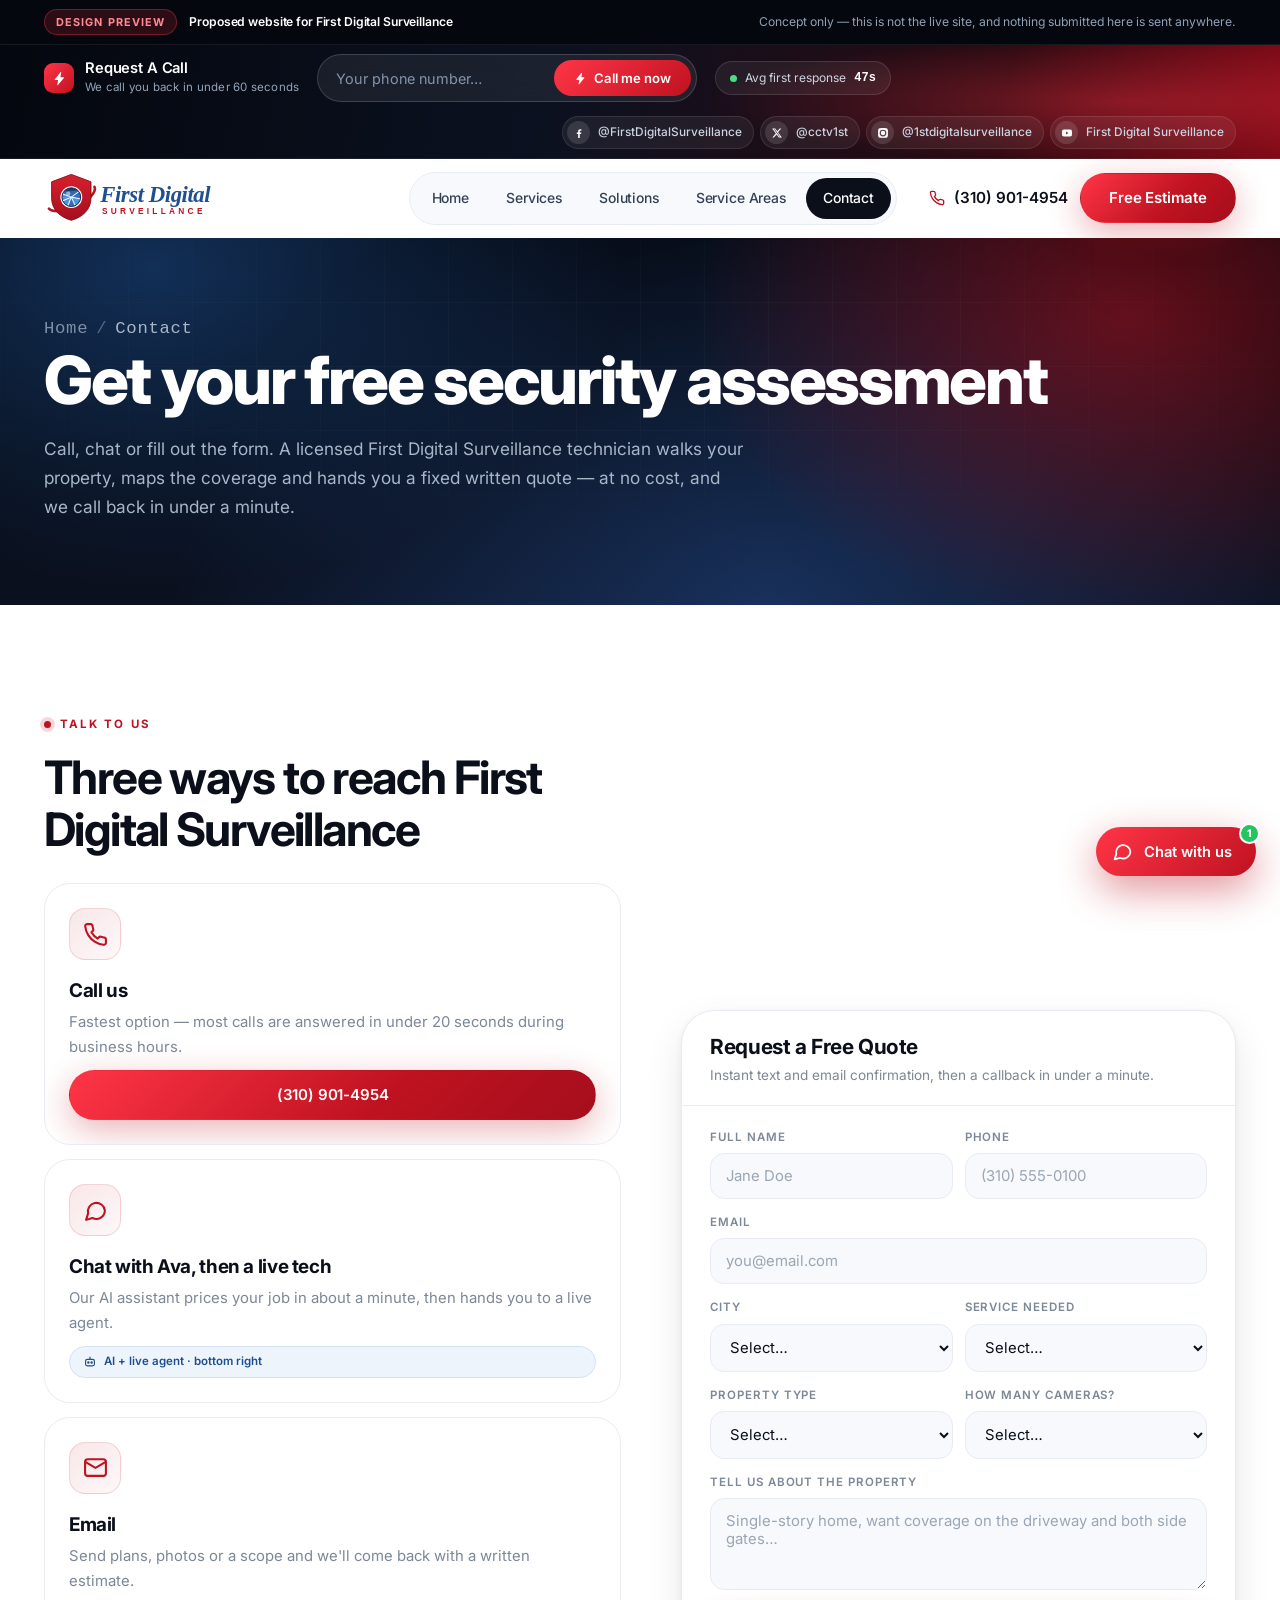
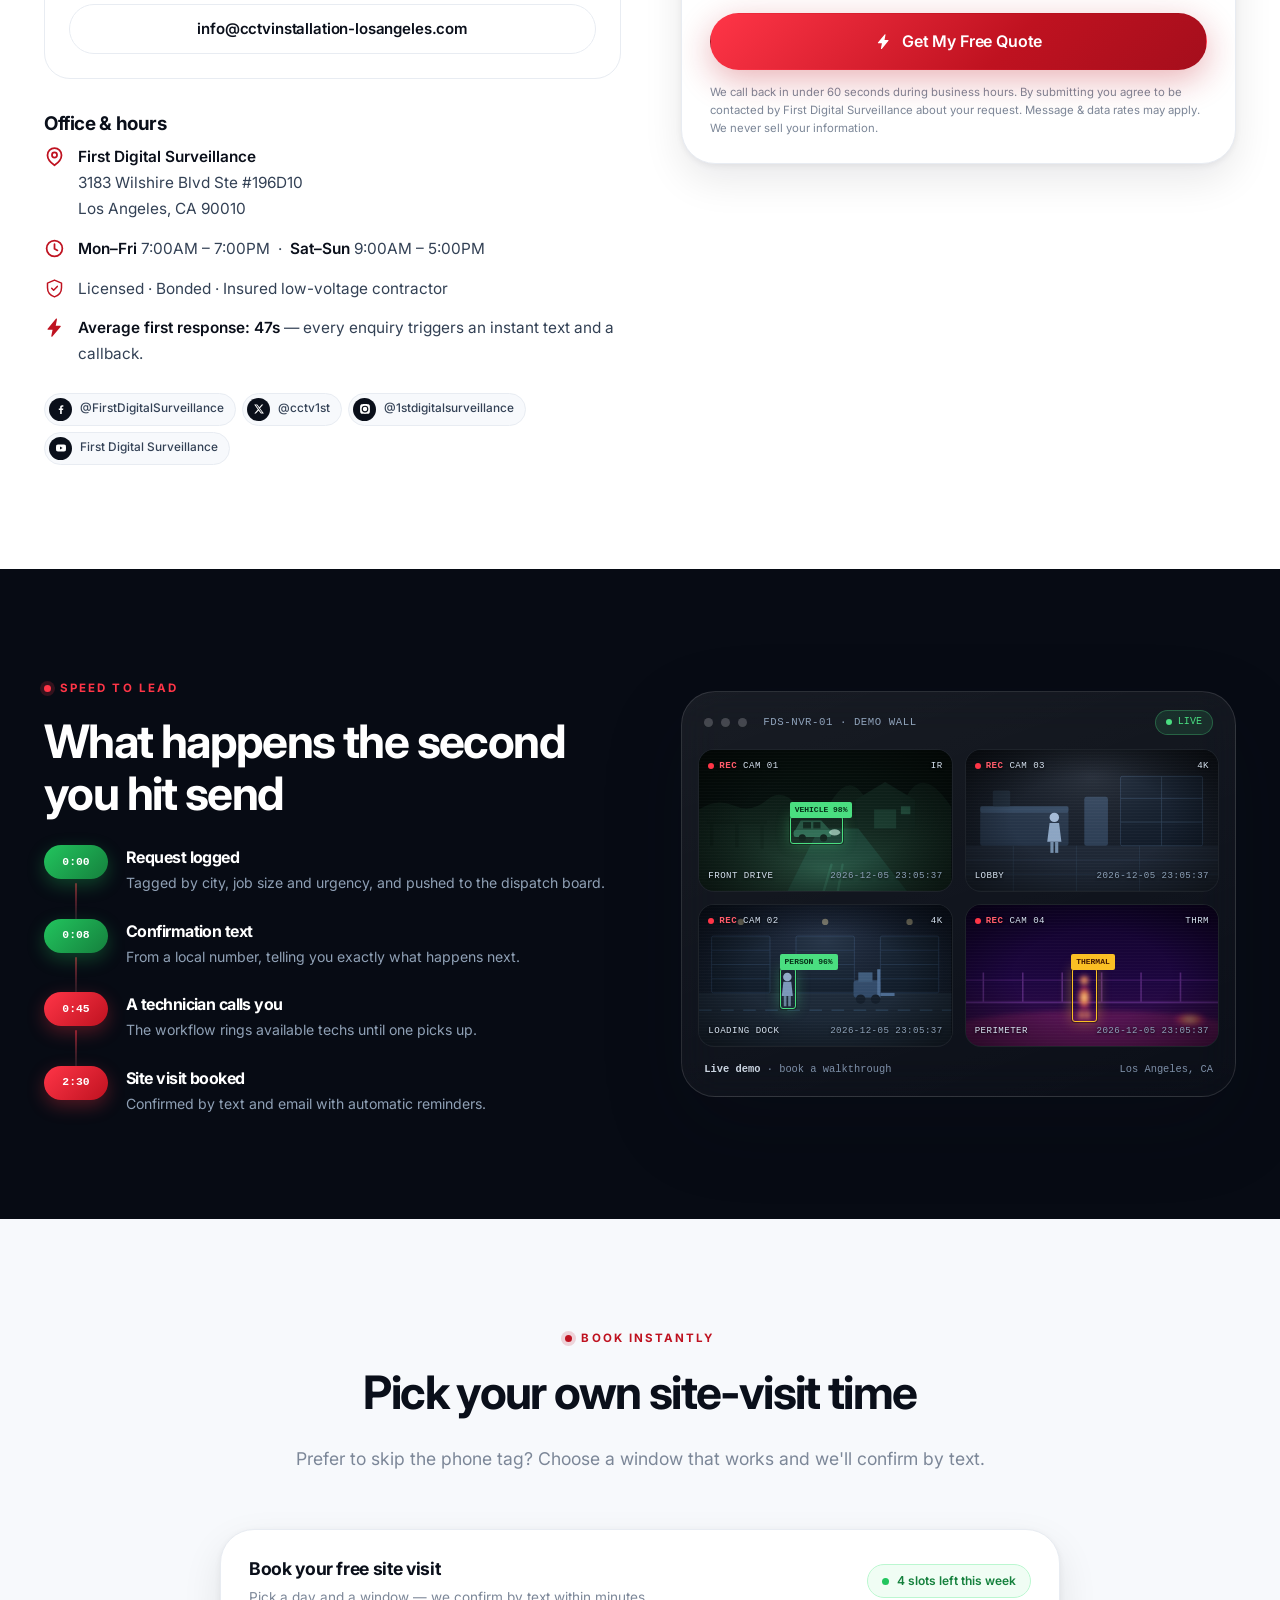
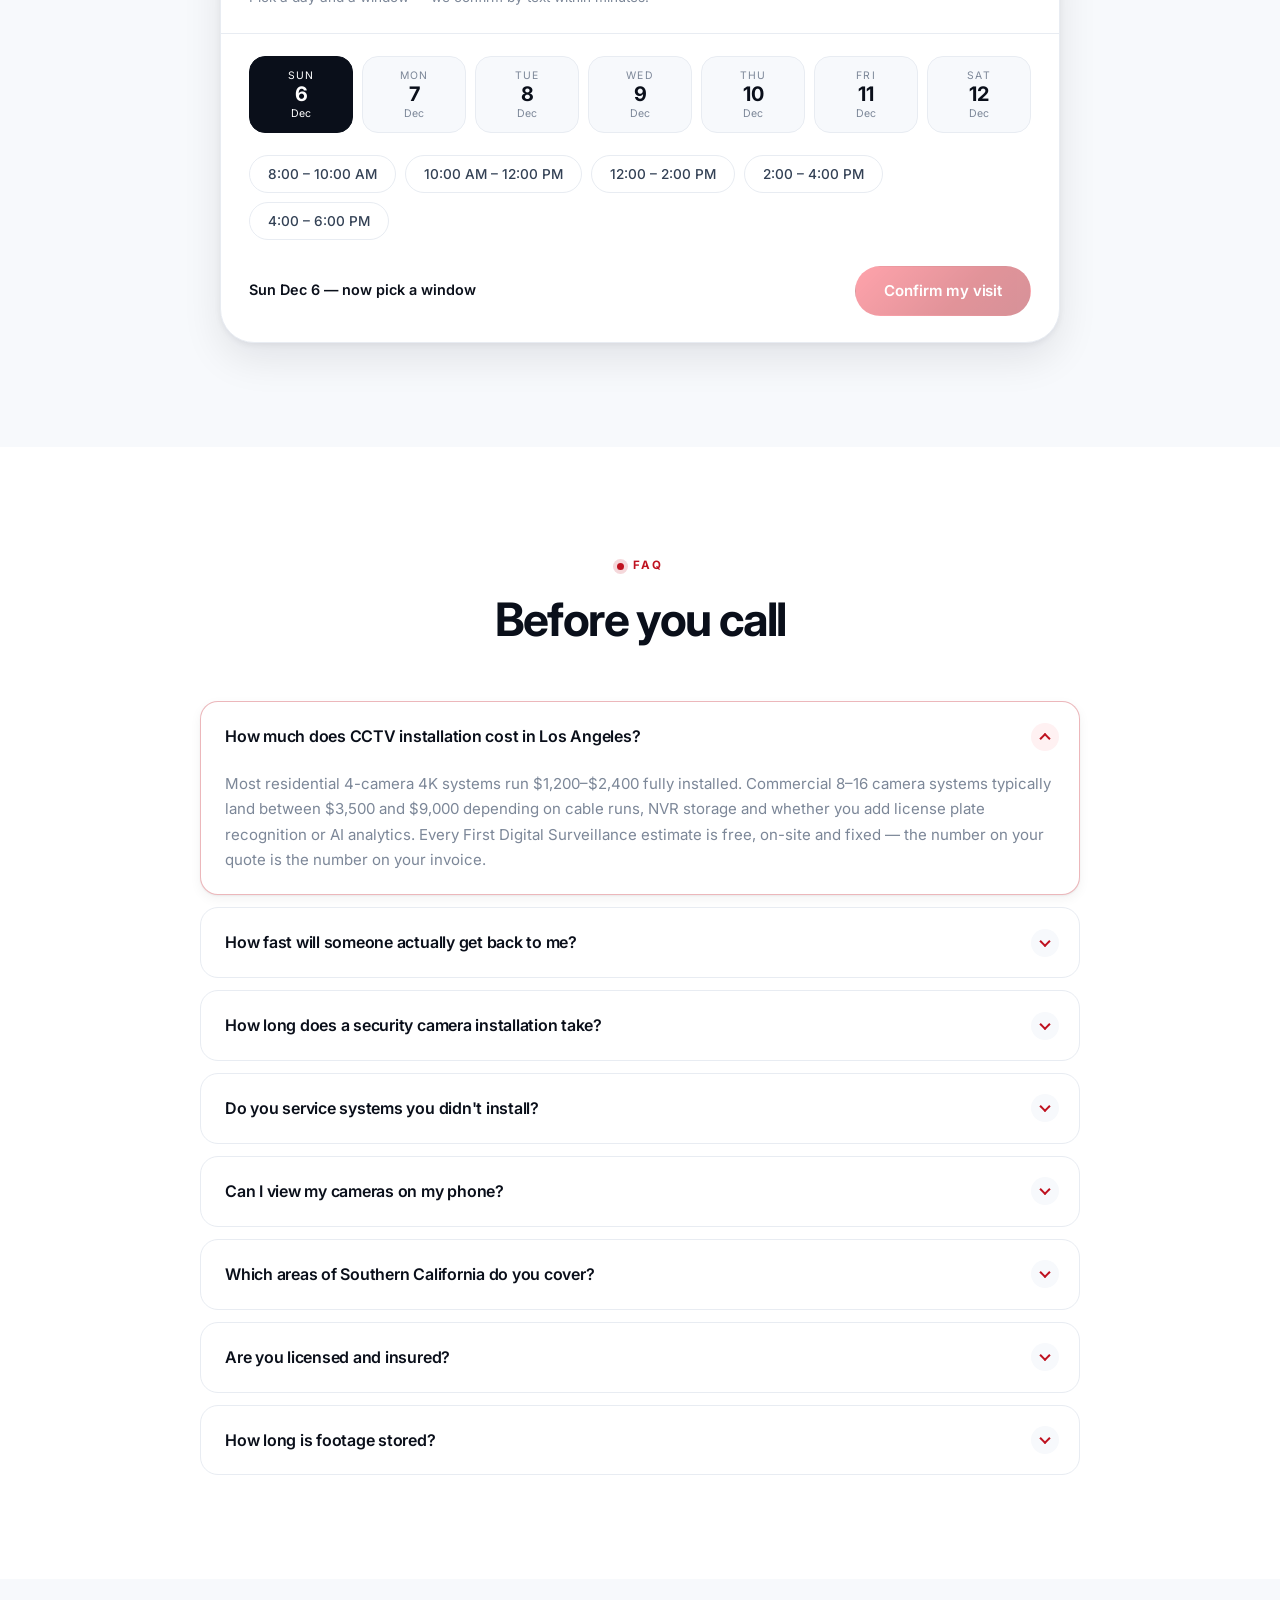
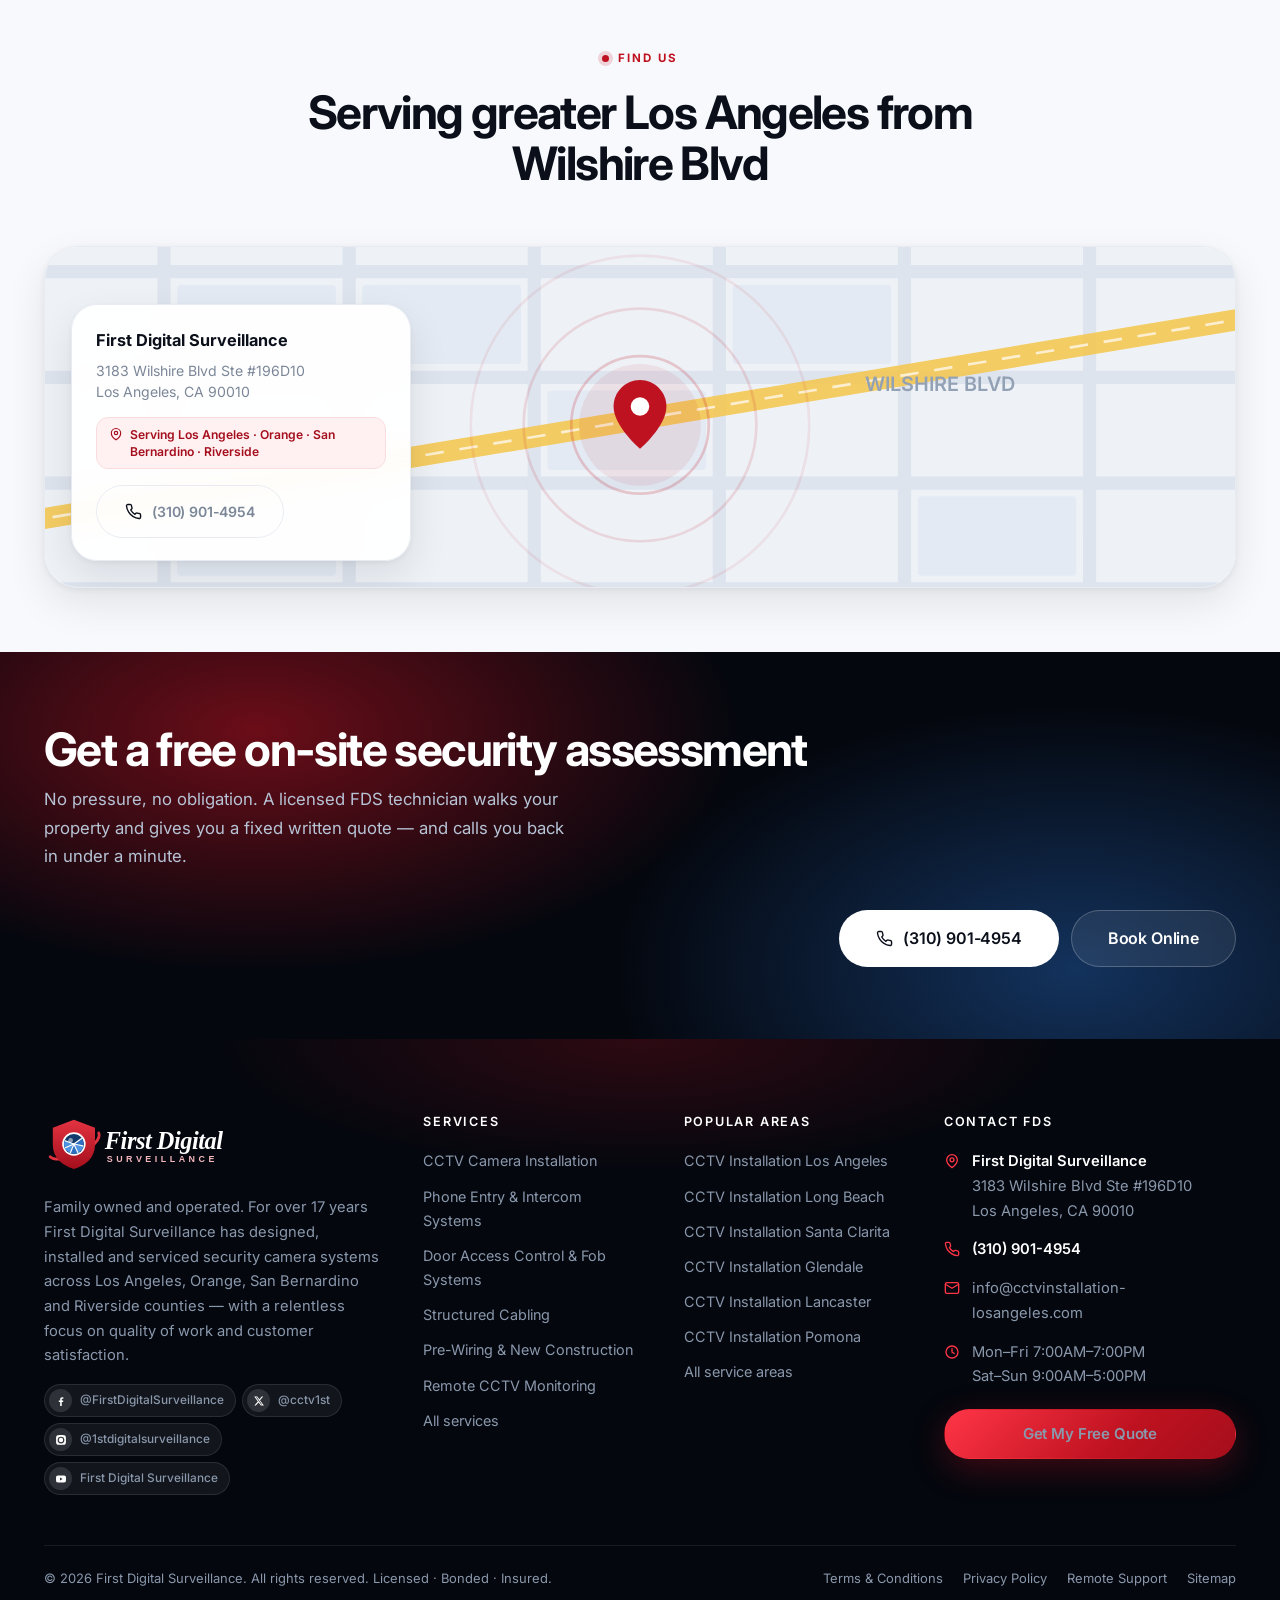
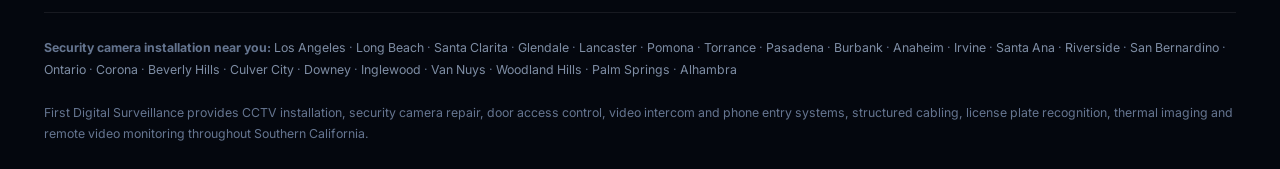
==== commit 27ba9b7e: "Version asset URLs to break stale browser caches" ====
--- a/contact.html
+++ b/contact.html
@@ -32,7 +32,7 @@
 <link rel="preconnect" href="https://fonts.googleapis.com">
 <link rel="preconnect" href="https://fonts.gstatic.com" crossorigin>
 <link href="https://fonts.googleapis.com/css2?family=Sora:wght@400;500;600;700;800&family=Inter:wght@400;500;600;700&family=JetBrains+Mono:wght@400;700&display=swap" rel="stylesheet">
-<link rel="stylesheet" href="assets/css/style.css">
+<link rel="stylesheet" href="assets/css/style.css?v=2">
 
 <script type="application/ld+json">{"@context":"https://schema.org","@type":["SecuritySystemInstaller","LocalBusiness"],"@id":"https://cctvinstallation-losangeles.com/#business","name":"First Digital Surveillance","alternateName":"FDS Security Camera Installation Los Angeles","description":"Family-owned security camera installation company serving Los Angeles, Orange, San Bernardino and Riverside counties for over 17 years. CCTV, access control, intercom, structured cabling and 24/7 remote monitoring, with a 60-second callback promise.","url":"https://cctvinstallation-losangeles.com/","telephone":"(310) 901-4954","email":"info@cctvinstallation-losangeles.com","logo":"https://cctvinstallation-losangeles.com/assets/img/fds-logo.svg","image":"https://cctvinstallation-losangeles.com/assets/img/fds-logo.svg","priceRange":"$$","foundingDate":"2008","address":{"@type":"PostalAddress","streetAddress":"3183 Wilshire Blvd Ste #196D10","addressLocality":"Los Angeles","addressRegion":"CA","postalCode":"90010","addressCountry":"US"},"geo":{"@type":"GeoCoordinates","latitude":34.0614,"longitude":-118.3089},"openingHoursSpecification":[{"@type":"OpeningHoursSpecification","dayOfWeek":["Monday","Tuesday","Wednesday","Thursday","Friday"],"opens":"07:00","closes":"19:00"},{"@type":"OpeningHoursSpecification","dayOfWeek":["Saturday","Sunday"],"opens":"09:00","closes":"17:00"}],"areaServed":[{"@type":"City","name":"Los Angeles"},{"@type":"City","name":"Long Beach"},{"@type":"City","name":"Santa Clarita"},{"@type":"City","name":"Glendale"},{"@type":"City","name":"Lancaster"},{"@type":"City","name":"Pomona"},{"@type":"City","name":"Torrance"},{"@type":"City","name":"Pasadena"},{"@type":"City","name":"Burbank"},{"@type":"City","name":"Anaheim"},{"@type":"City","name":"Irvine"},{"@type":"City","name":"Santa Ana"},{"@type":"City","name":"Riverside"},{"@type":"City","name":"San Bernardino"},{"@type":"City","name":"Ontario"},{"@type":"City","name":"Corona"},{"@type":"City","name":"Beverly Hills"},{"@type":"City","name":"Culver City"},{"@type":"City","name":"Downey"},{"@type":"City","name":"Inglewood"},{"@type":"City","name":"Van Nuys"},{"@type":"City","name":"Woodland Hills"},{"@type":"City","name":"Palm Springs"},{"@type":"City","name":"Alhambra"}],"sameAs":["https://www.facebook.com/FirstDigitalSurveillance","https://twitter.com/cctv1st","https://www.instagram.com/1stdigitalsurveillance","https://www.youtube.com/channel/UC6HvUgXntaIqfOZk8hjzoPg"],"aggregateRating":{"@type":"AggregateRating","ratingValue":"4.9","reviewCount":"218","bestRating":"5"},"hasOfferCatalog":{"@type":"OfferCatalog","name":"Security Services","itemListElement":[{"@type":"Offer","itemOffered":{"@type":"Service","name":"CCTV Camera Installation"}},{"@type":"Offer","itemOffered":{"@type":"Service","name":"Phone Entry & Intercom Systems"}},{"@type":"Offer","itemOffered":{"@type":"Service","name":"Door Access Control & Fob Systems"}},{"@type":"Offer","itemOffered":{"@type":"Service","name":"Structured Cabling"}},{"@type":"Offer","itemOffered":{"@type":"Service","name":"Pre-Wiring & New Construction"}},{"@type":"Offer","itemOffered":{"@type":"Service","name":"Remote CCTV Monitoring"}},{"@type":"Offer","itemOffered":{"@type":"Service","name":"License Plate Recognition"}},{"@type":"Offer","itemOffered":{"@type":"Service","name":"Thermal Camera Solutions"}},{"@type":"Offer","itemOffered":{"@type":"Service","name":"AI Camera Systems"}}]}}</script>
 <script type="application/ld+json">{"@context":"https://schema.org","@type":"ContactPage","name":"Contact First Digital Surveillance","url":"https://cctvinstallation-losangeles.com/contact.html","mainEntity":{"@id":"https://cctvinstallation-losangeles.com/#business"}}</script>
@@ -472,6 +472,6 @@
     </div>
   </div>
 </div>
-<script src="assets/js/fds.js"></script>
+<script src="assets/js/fds.js?v=2"></script>
 </body>
 </html>
--- a/assets/css/style.css
+++ b/assets/css/style.css
@@ -0,0 +1,995 @@
+/* ============================================================
+   FIRST DIGITAL SURVEILLANCE — v2 design system
+   Brand red #BF1220 · navy #1D4F91 (sampled from the live site)
+   Modern rebuild: dark mesh hero, glass chrome, bento grids,
+   live camera feeds, speed-to-lead module.
+   ============================================================ */
+
+:root{
+  /* brand */
+  --red:#BF1220;
+  --red-bright:#FF3547;
+  --red-600:#A50E1C;
+  --red-700:#7E0A16;
+  --red-50:#FFF1F2;
+  --navy:#1D4F91;
+  --navy-600:#123A6B;
+  --blue:#3B82F6;
+  --cyan:#22D3EE;
+
+  /* dark scale */
+  --d950:#04070E;
+  --d900:#070B14;
+  --d850:#0B1120;
+  --d800:#111A2C;
+  --d700:#1B2740;
+
+  /* light scale */
+  --ink:#0A0F1A;
+  --slate:#334155;
+  --body:#4E5A6B;
+  --muted:#7C8798;
+  --line:#E8ECF2;
+  --line-2:#F1F4F8;
+  --bg:#FFFFFF;
+  --bg-alt:#F7F9FC;
+
+  --green:#16A34A;
+  --amber:#F59E0B;
+
+  --r-sm:12px;
+  --r:18px;
+  --r-lg:26px;
+  --r-xl:34px;
+
+  --sh-1:0 1px 2px rgba(10,15,26,.05), 0 4px 12px rgba(10,15,26,.05);
+  --sh-2:0 2px 6px rgba(10,15,26,.06), 0 16px 40px rgba(10,15,26,.09);
+  --sh-3:0 30px 80px rgba(10,15,26,.20);
+  --sh-red:0 10px 34px rgba(191,18,32,.32);
+
+  --ff:'Inter',-apple-system,BlinkMacSystemFont,'Segoe UI',Roboto,Helvetica,Arial,sans-serif;
+  --fd:'Sora','Inter',-apple-system,'Segoe UI',Roboto,Helvetica,Arial,sans-serif;
+  --fm:'JetBrains Mono',ui-monospace,'SF Mono',Menlo,Consolas,monospace;
+
+  --maxw:1240px;
+}
+
+*,*::before,*::after{box-sizing:border-box}
+html{scroll-behavior:smooth;-webkit-text-size-adjust:100%}
+body{
+  margin:0;font-family:var(--ff);color:var(--body);background:var(--bg);
+  font-size:16.5px;line-height:1.68;-webkit-font-smoothing:antialiased;overflow-x:hidden;
+}
+img,svg,video{max-width:100%;display:block}
+a{color:var(--navy);text-decoration:none;transition:color .16s}
+a:hover{color:var(--red)}
+h1,h2,h3,h4,h5{font-family:var(--fd);color:var(--ink);font-weight:700;line-height:1.12;margin:0 0 .55em;letter-spacing:-.035em}
+h1{font-size:clamp(2.4rem,5.2vw,4.15rem);font-weight:800}
+h2{font-size:clamp(1.9rem,3.6vw,2.95rem)}
+h3{font-size:1.18rem;letter-spacing:-.02em}
+p{margin:0 0 1.1em}
+ul{margin:0 0 1em;padding-left:1.15em}
+::selection{background:var(--red);color:#fff}
+
+.container{width:100%;max-width:var(--maxw);margin:0 auto;padding:0 24px}
+.section{padding:104px 0;position:relative}
+.section--tight{padding:64px 0}
+.section--alt{background:var(--bg-alt)}
+.center{text-align:center}
+.sr-only{position:absolute;width:1px;height:1px;padding:0;margin:-1px;overflow:hidden;clip:rect(0,0,0,0);white-space:nowrap;border:0}
+.mono{font-family:var(--fm);font-variant-numeric:tabular-nums}
+
+/* dark sections */
+.section--dark{background:var(--d900);color:#94A3B8;overflow:hidden}
+.section--dark h2,.section--dark h3,.section--dark h4{color:#fff}
+.section--dark .eyebrow{color:var(--red-bright)}
+.section--dark .eyebrow::before{background:var(--red-bright);box-shadow:0 0 0 4px rgba(255,53,71,.18)}
+.section--dark .section-head p{color:#94A3B8}
+.section--dark .lead{color:#A9B6C8}
+
+/* ---------- scroll reveal ---------- */
+[data-reveal]{opacity:0;transform:translateY(12px);transition:opacity .8s cubic-bezier(.2,.7,.3,1),transform .8s cubic-bezier(.2,.7,.3,1)}
+[data-reveal].in{opacity:1;transform:none}
+@media(prefers-reduced-motion:reduce){[data-reveal]{opacity:1;transform:none}*{animation-duration:.01ms!important;transition-duration:.01ms!important}}
+
+/* ---------- section heads ---------- */
+.eyebrow{
+  display:inline-flex;align-items:center;gap:9px;font-family:var(--fd);font-size:.72rem;font-weight:700;
+  letter-spacing:.18em;text-transform:uppercase;color:var(--red);margin-bottom:18px;
+}
+.eyebrow::before{content:"";width:7px;height:7px;border-radius:50%;background:var(--red);box-shadow:0 0 0 4px rgba(191,18,32,.16)}
+.section-head{max-width:800px;margin:0 auto 56px}
+.section-head.center{text-align:center}
+.section-head.center .eyebrow{justify-content:center}
+.section-head p{font-size:1.1rem;color:var(--muted);margin:0}
+.lead{font-size:1.14rem;color:var(--muted)}
+
+/* ---------- buttons ---------- */
+.btn{
+  display:inline-flex;align-items:center;justify-content:center;gap:10px;
+  padding:15px 28px;border-radius:99px;font-family:var(--fd);font-weight:600;font-size:.94rem;
+  border:1.5px solid transparent;cursor:pointer;transition:.2s cubic-bezier(.2,.7,.3,1);
+  text-align:center;line-height:1.2;letter-spacing:-.01em;position:relative;
+}
+.btn svg{width:17px;height:17px;flex:none}
+.btn--red{background:linear-gradient(135deg,var(--red-bright),var(--red) 60%,var(--red-600));color:#fff;box-shadow:var(--sh-red)}
+.btn--red:hover{color:#fff;transform:translateY(-2px);box-shadow:0 16px 44px rgba(191,18,32,.44)}
+.btn--dark{background:var(--ink);color:#fff}
+.btn--dark:hover{background:var(--d800);color:#fff;transform:translateY(-2px)}
+.btn--ghost{background:transparent;color:var(--ink);border-color:var(--line)}
+.btn--ghost:hover{border-color:var(--ink);color:var(--ink);background:var(--bg-alt)}
+.btn--glass{background:rgba(255,255,255,.08);color:#fff;border-color:rgba(255,255,255,.22);backdrop-filter:blur(10px)}
+.btn--glass:hover{background:rgba(255,255,255,.16);color:#fff;transform:translateY(-2px)}
+.btn--white{background:#fff;color:var(--ink)}
+.btn--white:hover{background:#fff;color:var(--red);transform:translateY(-2px)}
+.btn--lg{padding:18px 36px;font-size:1rem}
+.btn--block{width:100%}
+
+/* ============================================================
+   SPEED-TO-LEAD CALLBACK BAR  (replaces the old red strip)
+   ============================================================ */
+.speedbar{
+  background:linear-gradient(100deg,var(--d950) 0%,var(--d850) 42%,#2A0A11 78%,var(--red-700) 100%);
+  color:#fff;position:relative;overflow:hidden;border-bottom:1px solid rgba(255,255,255,.07);
+}
+.speedbar::before{
+  content:"";position:absolute;inset:0;
+  background:radial-gradient(600px 90px at 88% 50%,rgba(255,53,71,.35),transparent 70%);
+}
+.speedbar .container{position:relative;z-index:2;display:flex;align-items:center;gap:14px 18px;
+  min-height:58px;flex-wrap:wrap;padding-top:9px;padding-bottom:9px}
+.speedbar .socials{flex:0 0 100%;justify-content:flex-end}
+
+.speedbar__pitch{display:flex;align-items:center;gap:11px;flex:none}
+.bolt{
+  width:30px;height:30px;border-radius:9px;flex:none;display:grid;place-items:center;
+  background:linear-gradient(135deg,var(--red-bright),var(--red));
+  animation:boltPulse 5s ease-in-out infinite;
+}
+.bolt svg{width:15px;height:15px;color:#fff}
+@keyframes boltPulse{0%,100%{box-shadow:0 0 0 1px rgba(255,255,255,.12),0 6px 18px rgba(255,53,71,.35)}
+50%{box-shadow:0 0 0 1px rgba(255,255,255,.2),0 6px 26px rgba(255,53,71,.7)}}
+.speedbar__pitch b{display:block;font-family:var(--fd);font-size:.92rem;font-weight:600;letter-spacing:-.01em;line-height:1.25}
+.speedbar__pitch small{display:block;font-size:.72rem;color:#94A3B8;letter-spacing:.02em}
+
+/* the callback widget */
+.callback{position:relative;flex:1 1 320px;max-width:380px;min-width:260px}
+.callback__form{
+  display:flex;align-items:center;gap:6px;background:rgba(255,255,255,.07);
+  border:1px solid rgba(255,255,255,.16);border-radius:99px;padding:5px 5px 5px 18px;
+  backdrop-filter:blur(14px);transition:.2s;
+}
+.callback__form:focus-within{border-color:rgba(255,53,71,.75);background:rgba(255,255,255,.12);box-shadow:0 0 0 4px rgba(255,53,71,.14)}
+.callback__form input{
+  flex:1;min-width:0;background:none;border:0;outline:0;color:#fff;font-family:var(--ff);font-size:.9rem;padding:8px 0;
+}
+.callback__form input::placeholder{color:#8494AA}
+.callback__form button{
+  border:0;border-radius:99px;background:linear-gradient(135deg,var(--red-bright),var(--red));color:#fff;
+  font-family:var(--fd);font-weight:600;font-size:.82rem;padding:10px 20px;cursor:pointer;
+  display:inline-flex;align-items:center;gap:7px;transition:.18s;white-space:nowrap;
+}
+.callback__form button svg{width:13px;height:13px}
+.callback__form button:hover{filter:brightness(1.12)}
+
+/* live countdown state */
+.callback__live{display:none;align-items:center;gap:12px;background:rgba(22,163,74,.14);
+  border:1px solid rgba(34,197,94,.4);border-radius:99px;padding:8px 18px 8px 10px}
+.callback.is-live .callback__form{display:none}
+.callback.is-live .callback__live{display:flex}
+.ring{width:36px;height:36px;flex:none;position:relative}
+.ring svg{width:36px;height:36px;transform:rotate(-90deg)}
+.ring circle{fill:none;stroke-width:3.5;stroke-linecap:round}
+.ring .bg{stroke:rgba(255,255,255,.16)}
+.ring .fg{stroke:#4ADE80;stroke-dasharray:94.2;stroke-dashoffset:0;transition:stroke-dashoffset 1s linear}
+.ring b{position:absolute;inset:0;display:grid;place-items:center;font-family:var(--fm);font-size:.64rem;color:#fff;font-weight:700}
+.callback__live span{font-size:.8rem;line-height:1.35}
+.callback__live span b{display:block;font-family:var(--fd);font-size:.85rem;color:#fff;font-weight:600}
+.callback__live span small{color:#86EFAC;font-size:.71rem}
+
+/* live response-time pill */
+.livestat{
+  display:inline-flex;align-items:center;gap:8px;font-size:.75rem;color:#CBD5E1;
+  background:rgba(255,255,255,.06);border:1px solid rgba(255,255,255,.12);
+  border-radius:99px;padding:6px 14px;white-space:nowrap;
+}
+.livestat i{width:7px;height:7px;border-radius:50%;background:#4ADE80;box-shadow:0 0 0 0 rgba(74,222,128,.7);animation:ping 3.4s infinite}
+@keyframes ping{70%{box-shadow:0 0 0 7px rgba(74,222,128,0)}100%{box-shadow:0 0 0 0 rgba(74,222,128,0)}}
+.livestat b{color:#fff;font-family:var(--fm);font-weight:700}
+
+/* socials */
+.socials{display:flex;align-items:center;gap:6px;margin-left:auto;flex-wrap:wrap}
+.social{
+  display:inline-flex;align-items:center;gap:8px;color:#CBD5E1;font-size:.74rem;font-weight:500;
+  background:rgba(255,255,255,.06);border:1px solid rgba(255,255,255,.1);
+  border-radius:99px;padding:4px 11px 4px 4px;transition:.2s;
+}
+.social:hover{background:var(--red);border-color:var(--red);color:#fff;transform:translateY(-1px)}
+.social__ico{width:23px;height:23px;border-radius:50%;background:rgba(255,255,255,.12);color:#fff;
+  display:grid;place-items:center;flex:none;transition:.2s}
+.social:hover .social__ico{background:#fff;color:var(--red)}
+.social__ico svg{width:12px;height:12px;fill:currentColor}
+.social__handle{white-space:nowrap}
+.socials--dark .social{background:var(--bg-alt);border-color:var(--line);color:var(--slate)}
+.socials--dark .social__ico{background:var(--ink);color:#fff}
+.socials--dark .social:hover{background:var(--red);border-color:var(--red);color:#fff}
+.socials--dark .social:hover .social__ico{background:#fff;color:var(--red)}
+
+/* ============================================================
+   HEADER
+   ============================================================ */
+.header{position:sticky;top:0;z-index:900;background:rgba(255,255,255,.82);backdrop-filter:blur(18px) saturate(1.6);
+  border-bottom:1px solid transparent;transition:.28s}
+.header.is-stuck{border-bottom-color:var(--line);box-shadow:0 8px 30px rgba(10,15,26,.07)}
+.header .container{display:flex;align-items:center;gap:20px;min-height:78px}
+.brand{display:flex;align-items:center;flex:none}
+.brand img{width:206px}
+.nav{margin-left:auto;display:flex;align-items:center;gap:3px;background:var(--bg-alt);
+  border:1px solid var(--line);border-radius:99px;padding:5px}
+.nav a{
+  font-family:var(--fd);color:var(--slate);font-weight:500;font-size:.87rem;letter-spacing:-.01em;
+  padding:9px 17px;border-radius:99px;transition:.18s;position:relative;white-space:nowrap;
+}
+.nav a:hover{color:var(--ink);background:#fff}
+.nav a.is-active{background:var(--ink);color:#fff}
+.nav a.is-active:hover{color:#fff;background:var(--ink)}
+.header__cta{display:flex;align-items:center;gap:12px;flex:none;margin-left:12px}
+.header__phone{display:flex;align-items:center;gap:9px;font-family:var(--fd);font-weight:600;color:var(--ink);font-size:.95rem;white-space:nowrap}
+.header__phone svg{width:16px;height:16px;color:var(--red)}
+.burger{display:none;margin-left:auto;background:var(--bg-alt);border:1px solid var(--line);border-radius:12px;
+  width:46px;height:44px;cursor:pointer;align-items:center;justify-content:center}
+.burger span{display:block;width:19px;height:2px;background:var(--ink);border-radius:2px;position:relative}
+.burger span::before,.burger span::after{content:"";position:absolute;left:0;width:19px;height:2px;background:var(--ink);border-radius:2px}
+.burger span::before{top:-6px}.burger span::after{top:6px}
+
+/* ============================================================
+   HERO
+   ============================================================ */
+.hero{position:relative;background:var(--d950);color:#fff;overflow:hidden;isolation:isolate}
+.hero__mesh{position:absolute;inset:0;z-index:0;
+  background:
+    radial-gradient(760px 520px at 12% 8%, rgba(29,79,145,.55), transparent 62%),
+    radial-gradient(680px 480px at 88% 22%, rgba(191,18,32,.5), transparent 64%),
+    radial-gradient(900px 700px at 60% 100%, rgba(59,130,246,.28), transparent 66%),
+    linear-gradient(180deg,var(--d950),var(--d900) 60%,var(--d850));
+}
+.hero__grid{position:absolute;inset:0;z-index:1;opacity:.5;
+  background-image:linear-gradient(rgba(255,255,255,.055) 1px,transparent 1px),
+                   linear-gradient(90deg,rgba(255,255,255,.055) 1px,transparent 1px);
+  background-size:64px 64px;
+  -webkit-mask-image:radial-gradient(ellipse 90% 70% at 50% 30%,#000 20%,transparent 78%);
+  mask-image:radial-gradient(ellipse 90% 70% at 50% 30%,#000 20%,transparent 78%);
+}
+.hero .container{position:relative;z-index:3}
+.hero__inner{display:grid;grid-template-columns:1.05fr .95fr;gap:60px;align-items:center;padding:88px 0 96px}
+.hero h1{color:#fff;margin-bottom:22px}
+.hero h1 .grad{
+  background:linear-gradient(100deg,#FF6B78 0%,var(--red-bright) 42%,#FFA1A9 100%);
+  -webkit-background-clip:text;background-clip:text;-webkit-text-fill-color:transparent;
+}
+.hero__sub{font-size:1.14rem;color:#A9B6C8;max-width:580px;margin-bottom:32px}
+.hero__cta{display:flex;gap:13px;flex-wrap:wrap;margin-bottom:34px}
+
+.pill{
+  display:inline-flex;align-items:center;gap:10px;background:rgba(255,255,255,.06);
+  border:1px solid rgba(255,255,255,.14);border-radius:99px;padding:7px 18px 7px 7px;
+  font-size:.79rem;font-weight:500;color:#CBD5E1;margin-bottom:26px;backdrop-filter:blur(10px);
+}
+.pill em{
+  font-style:normal;background:linear-gradient(135deg,var(--red-bright),var(--red));border-radius:99px;
+  padding:4px 12px;font-family:var(--fd);font-size:.68rem;font-weight:700;letter-spacing:.09em;color:#fff;
+}
+.pill b{color:#fff;font-family:var(--fm)}
+
+.trustrow{display:flex;align-items:center;gap:20px;flex-wrap:wrap;font-size:.85rem;color:#8FA0B5}
+.faces{display:flex}
+.faces span{
+  width:34px;height:34px;border-radius:50%;border:2px solid var(--d900);margin-left:-11px;
+  display:grid;place-items:center;font-family:var(--fd);font-size:.66rem;font-weight:700;color:#fff;
+}
+.faces span:first-child{margin-left:0}
+.trustrow .stars{display:flex;gap:2px}
+.trustrow .stars svg{width:14px;height:14px;color:#FBBF24}
+.trustrow strong{color:#fff;font-weight:600}
+
+/* hero lead card */
+.leadcard{
+  background:rgba(255,255,255,.055);border:1px solid rgba(255,255,255,.13);border-radius:var(--r-xl);
+  backdrop-filter:blur(24px);box-shadow:var(--sh-3);overflow:hidden;position:relative;
+}
+.leadcard__top{padding:24px 28px 18px;border-bottom:1px solid rgba(255,255,255,.09)}
+.leadcard__top h3{color:#fff;margin:0 0 6px;font-size:1.3rem}
+.leadcard__top p{margin:0;font-size:.85rem;color:#93A3B8}
+.leadcard__body{padding:22px 28px 26px}
+.leadcard .fineprint{font-size:.71rem;color:#7C8AA0;margin:14px 0 0;line-height:1.55}
+.leadcard--light{background:#fff;border-color:var(--line);backdrop-filter:none;box-shadow:var(--sh-2)}
+.leadcard--light .leadcard__top{border-bottom-color:var(--line)}
+.leadcard--light .leadcard__top h3{color:var(--ink)}
+.leadcard--light .leadcard__top p,.leadcard--light .fineprint{color:var(--muted)}
+
+/* ---------- forms ---------- */
+.field{margin-bottom:14px}
+.field label{display:block;font-family:var(--fd);font-size:.72rem;font-weight:600;color:#93A3B8;
+  margin-bottom:6px;letter-spacing:.08em;text-transform:uppercase}
+.field input,.field select,.field textarea{
+  width:100%;padding:13px 15px;border:1px solid rgba(255,255,255,.14);border-radius:14px;
+  font-family:inherit;font-size:.93rem;color:#fff;background:rgba(255,255,255,.05);transition:.18s;outline:0;
+}
+.field textarea{min-height:92px;resize:vertical}
+.field input:focus,.field select:focus,.field textarea:focus{
+  border-color:var(--red-bright);background:rgba(255,255,255,.09);box-shadow:0 0 0 4px rgba(255,53,71,.14)}
+.field input::placeholder,.field textarea::placeholder{color:#6E7E94}
+.field select option{background:var(--d800);color:#fff}
+.field-row{display:grid;grid-template-columns:1fr 1fr;gap:12px}
+.leadcard--light .field label,.form-light .field label{color:var(--muted)}
+.leadcard--light .field input,.leadcard--light .field select,.leadcard--light .field textarea,
+.form-light .field input,.form-light .field select,.form-light .field textarea{
+  background:var(--bg-alt);border-color:var(--line);color:var(--ink)}
+.leadcard--light .field input::placeholder,.form-light .field input::placeholder,
+.leadcard--light .field textarea::placeholder{color:#9AA6B5}
+.leadcard--light .field select option,.form-light .field select option{background:#fff;color:var(--ink)}
+
+.form-note{display:none;margin-top:15px;padding:14px 16px;border-radius:16px;
+  background:rgba(22,163,74,.12);border:1px solid rgba(34,197,94,.35);color:#86EFAC;font-size:.86rem}
+.form-note.is-visible{display:block;animation:pop .3s ease both}
+.form-note b{display:block;margin-bottom:3px;color:#BBF7D0}
+.leadcard--light .form-note,.form-light .form-note{background:#F0FDF4;border-color:#BBF7D0;color:#15803D}
+.leadcard--light .form-note b,.form-light .form-note b{color:#14532D}
+
+/* ============================================================
+   LIVE CAMERA FEEDS
+   ============================================================ */
+.feed{
+  position:relative;margin:0;border-radius:16px;overflow:hidden;aspect-ratio:16/9;
+  background:#050A12;border:1px solid rgba(255,255,255,.1);
+}
+.feed svg{width:100%;height:100%;display:block}
+.feed__scan{position:absolute;inset:0;pointer-events:none;
+  background:repeating-linear-gradient(0deg,rgba(255,255,255,.022) 0 1px,transparent 1px 3px)}
+.feed__vig{position:absolute;inset:0;pointer-events:none;
+  background:radial-gradient(ellipse at center,transparent 45%,rgba(0,0,0,.55) 100%)}
+.feed__sweep{display:none}
+
+.feed__hud{position:absolute;inset:0;pointer-events:none;font-family:var(--fm);font-size:.57rem;
+  letter-spacing:.05em;color:#D6E2F0;text-shadow:0 1px 3px rgba(0,0,0,.9)}
+.feed__hud .tl{position:absolute;top:8px;left:9px;display:flex;align-items:center;gap:6px}
+.feed__hud .tr{position:absolute;top:8px;right:9px}
+.feed__hud .bl{position:absolute;bottom:8px;left:9px}
+.feed__hud .br{position:absolute;bottom:8px;right:9px;color:#8FA3BA}
+.rec{display:inline-flex;align-items:center;gap:5px;color:#FF5C6B;font-weight:700}
+.rec i{width:6px;height:6px;border-radius:50%;background:#FF3547}
+
+.feed__box{
+  position:absolute;border:1.5px solid #4ADE80;border-radius:3px;pointer-events:none;
+  box-shadow:0 0 0 1px rgba(0,0,0,.4), 0 0 14px rgba(74,222,128,.35);
+}
+.feed__box::after{
+  content:attr(data-label);position:absolute;top:-15px;left:-1.5px;background:#4ADE80;color:#052E16;
+  font-family:var(--fm);font-size:.5rem;font-weight:700;padding:1px 5px;border-radius:2px;white-space:nowrap;
+}
+.feed__box--red{border-color:#FF3547;box-shadow:0 0 0 1px rgba(0,0,0,.4),0 0 14px rgba(255,53,71,.4)}
+.feed__box--red::after{background:#FF3547;color:#fff}
+.feed__box--amber{border-color:#FBBF24;box-shadow:0 0 0 1px rgba(0,0,0,.4),0 0 14px rgba(251,191,36,.4)}
+.feed__box--amber::after{background:#FBBF24;color:#451A03}
+
+
+
+
+
+
+
+
+
+
+
+
+
+
+
+
+
+
+
+
+.feedwall{display:grid;grid-template-columns:repeat(2,1fr);gap:12px}
+.feedwall--3{grid-template-columns:repeat(3,1fr)}
+
+.nvr{
+  background:linear-gradient(160deg,rgba(255,255,255,.07),rgba(255,255,255,.02));
+  border:1px solid rgba(255,255,255,.12);border-radius:var(--r-xl);padding:16px;
+  backdrop-filter:blur(20px);box-shadow:var(--sh-3);
+}
+.nvr__bar{display:flex;align-items:center;gap:8px;padding:2px 6px 14px}
+.nvr__bar i{width:9px;height:9px;border-radius:50%;background:rgba(255,255,255,.2)}
+.nvr__bar .t{margin-left:8px;font-family:var(--fm);font-size:.67rem;color:#8FA3BA;letter-spacing:.05em}
+.nvr__bar .live{margin-left:auto;display:inline-flex;align-items:center;gap:6px;font-family:var(--fm);
+  font-size:.63rem;color:#4ADE80;background:rgba(74,222,128,.12);border:1px solid rgba(74,222,128,.3);
+  border-radius:99px;padding:3px 10px}
+.nvr__bar .live i{width:6px;height:6px;background:#4ADE80;animation:ping 3.4s infinite}
+.nvr__foot{display:flex;justify-content:space-between;align-items:center;padding:14px 6px 2px;
+  font-family:var(--fm);font-size:.65rem;color:#7E90A8;flex-wrap:wrap;gap:8px}
+.nvr__foot b{color:#CBD5E1}
+
+/* ============================================================
+   SPEED TO LEAD
+   ============================================================ */
+.stl__glow{position:absolute;inset:0;z-index:0;
+  background:radial-gradient(700px 420px at 78% 30%,rgba(191,18,32,.34),transparent 66%),
+             radial-gradient(620px 400px at 12% 78%,rgba(29,79,145,.4),transparent 68%)}
+.stl .container{position:relative;z-index:2}
+.stl__grid{display:grid;grid-template-columns:1.02fr .98fr;gap:64px;align-items:center}
+
+.stlstats{display:grid;grid-template-columns:repeat(3,1fr);gap:14px;margin:30px 0 34px}
+.stlstat{background:rgba(255,255,255,.05);border:1px solid rgba(255,255,255,.11);border-radius:var(--r);padding:18px 16px}
+.stlstat b{display:block;font-family:var(--fd);font-size:1.85rem;font-weight:800;color:#fff;line-height:1;letter-spacing:-.04em}
+.stlstat b em{font-style:normal;font-size:1.05rem;color:var(--red-bright)}
+.stlstat span{display:block;margin-top:7px;font-size:.76rem;color:#8FA0B5;line-height:1.4}
+
+.timeline{display:grid;gap:0;position:relative}
+.tstep{display:grid;grid-template-columns:64px 1fr;gap:18px;padding:0 0 24px;position:relative}
+.tstep:last-child{padding-bottom:0}
+.tstep::before{content:"";position:absolute;left:31px;top:38px;bottom:-2px;width:2px;
+  background:linear-gradient(180deg,rgba(255,53,71,.5),rgba(255,255,255,.07));border-radius:2px}
+.tstep:last-child::before{display:none}
+.tstep__t{
+  width:64px;height:34px;border-radius:99px;display:grid;place-items:center;
+  font-family:var(--fm);font-size:.71rem;font-weight:700;color:#fff;
+  background:linear-gradient(135deg,var(--red-bright),var(--red));box-shadow:0 6px 18px rgba(255,53,71,.3);
+  position:relative;z-index:2;
+}
+.tstep--done .tstep__t{background:linear-gradient(135deg,#22C55E,#15803D);box-shadow:0 6px 18px rgba(34,197,94,.3)}
+.tstep h4{margin:4px 0 4px;font-size:1rem;color:#fff}
+.tstep p{margin:0;font-size:.88rem;color:#8FA0B5}
+
+/* phone demo */
+.phone{
+  width:296px;margin:0 auto;background:linear-gradient(160deg,#1B2740,#0B1120);border-radius:40px;
+  padding:11px;border:1px solid rgba(255,255,255,.14);box-shadow:var(--sh-3);position:relative;
+}
+.phone::before{content:"";position:absolute;top:21px;left:50%;transform:translateX(-50%);
+  width:84px;height:6px;border-radius:99px;background:rgba(255,255,255,.16);z-index:3}
+.phone__screen{background:#F2F5F9;border-radius:30px;overflow:hidden;min-height:462px;display:flex;flex-direction:column}
+.phone__bar{background:#fff;padding:27px 14px 11px;border-bottom:1px solid #E6EBF2;text-align:center}
+.phone__bar b{display:block;font-family:var(--fd);font-size:.86rem;color:var(--ink)}
+.phone__bar small{font-size:.68rem;color:var(--muted)}
+.phone__msgs{flex:1;padding:14px 12px;display:flex;flex-direction:column;gap:9px}
+.sms{max-width:88%;padding:9px 13px;border-radius:17px;font-size:.78rem;line-height:1.45;opacity:0;transform:translateY(10px)}
+.sms.show{opacity:1;transform:none;transition:.45s cubic-bezier(.2,.7,.3,1)}
+.sms--in{background:#fff;color:var(--slate);border-bottom-left-radius:5px;box-shadow:var(--sh-1);align-self:flex-start}
+.sms--out{background:linear-gradient(135deg,#3B82F6,#2563EB);color:#fff;border-bottom-right-radius:5px;align-self:flex-end}
+.sms__t{font-family:var(--fm);font-size:.59rem;color:var(--muted);align-self:center;background:#E7ECF3;
+  padding:3px 10px;border-radius:99px;opacity:0}
+.sms__t.show{opacity:1;transition:.4s}
+.callcard{margin:0 12px 12px;background:#0B1120;border-radius:18px;padding:13px 15px;
+  display:flex;align-items:center;gap:11px;opacity:0;transform:scale(.94)}
+.callcard.show{opacity:1;transform:none;transition:.5s cubic-bezier(.2,.7,.3,1)}
+.callcard__ico{width:36px;height:36px;border-radius:50%;background:#22C55E;display:grid;place-items:center;flex:none;
+  animation:ringing 1.7s ease-in-out infinite}
+.callcard__ico svg{width:17px;height:17px;color:#fff}
+@keyframes ringing{0%,100%{transform:rotate(0)}25%{transform:rotate(-11deg)}75%{transform:rotate(11deg)}}
+.callcard b{display:block;color:#fff;font-family:var(--fd);font-size:.83rem}
+.callcard small{color:#8FA0B5;font-size:.69rem;font-family:var(--fm)}
+.phone__replay{width:100%;border:0;background:rgba(255,255,255,.07);color:#CBD5E1;font-family:var(--fd);
+  font-size:.76rem;padding:12px;cursor:pointer;border-top:1px solid rgba(255,255,255,.09);transition:.18s}
+.phone__replay:hover{background:rgba(255,255,255,.15);color:#fff}
+
+/* ============================================================
+   STATS / BENTO / CARDS
+   ============================================================ */
+.statstrip{display:grid;grid-template-columns:repeat(4,1fr);gap:14px}
+.statbox{background:#fff;border:1px solid var(--line);border-radius:var(--r-lg);padding:30px 24px;
+  position:relative;overflow:hidden;transition:.25s cubic-bezier(.2,.7,.3,1)}
+.statbox:hover{transform:translateY(-4px);box-shadow:var(--sh-2);border-color:#DDE4EE}
+.statbox b{display:block;font-family:var(--fd);font-size:2.6rem;font-weight:800;line-height:1;letter-spacing:-.045em;
+  background:linear-gradient(135deg,var(--red-bright),var(--red-600));-webkit-background-clip:text;background-clip:text;-webkit-text-fill-color:transparent}
+.statbox span{display:block;margin-top:9px;font-size:.83rem;font-weight:500;color:var(--muted)}
+
+.bento{display:grid;grid-template-columns:repeat(6,1fr);gap:16px}
+.bcard{grid-column:span 2;background:#fff;border:1px solid var(--line);border-radius:var(--r-lg);
+  padding:30px 28px;position:relative;overflow:hidden;transition:.28s cubic-bezier(.2,.7,.3,1);
+  display:flex;flex-direction:column}
+.bcard::before{content:"";position:absolute;inset:0;border-radius:var(--r-lg);opacity:0;transition:.28s;
+  background:radial-gradient(420px 200px at 50% 0%,rgba(191,18,32,.07),transparent 70%)}
+.bcard:hover{transform:translateY(-5px);box-shadow:var(--sh-2);border-color:#DCE4EF}
+.bcard:hover::before{opacity:1}
+.bcard--wide{grid-column:span 3}
+.bcard__ico{width:52px;height:52px;border-radius:16px;display:grid;place-items:center;margin-bottom:20px;
+  background:linear-gradient(140deg,rgba(191,18,32,.1),rgba(191,18,32,.03));color:var(--red);
+  border:1px solid rgba(191,18,32,.14);transition:.28s;position:relative;z-index:2}
+.bcard:hover .bcard__ico{background:linear-gradient(140deg,var(--red-bright),var(--red));color:#fff;border-color:transparent;transform:scale(1.06)}
+.bcard__ico svg{width:25px;height:25px}
+.bcard h3{margin-bottom:9px;position:relative;z-index:2}
+.bcard p{font-size:.93rem;color:var(--muted);margin:0 0 16px;position:relative;z-index:2;flex:1}
+.bcard__link{font-family:var(--fd);font-size:.82rem;font-weight:600;color:var(--red);
+  display:inline-flex;align-items:center;gap:7px;position:relative;z-index:2}
+.bcard__link svg{width:14px;height:14px;transition:.2s}
+.bcard:hover .bcard__link svg{transform:translateX(4px)}
+.bcard__n{position:absolute;top:24px;right:26px;font-family:var(--fm);font-size:.72rem;font-weight:700;
+  color:#D9E0EA;letter-spacing:.08em}
+
+.benefit{background:#fff;border:1px solid var(--line);border-radius:var(--r-lg);padding:28px 26px;height:100%;transition:.25s}
+.benefit:hover{box-shadow:var(--sh-2);transform:translateY(-4px);border-color:#DCE4EF}
+.benefit__n{width:46px;height:46px;border-radius:14px;background:linear-gradient(140deg,var(--navy),var(--navy-600));
+  color:#fff;font-family:var(--fd);font-weight:700;display:grid;place-items:center;margin-bottom:17px;font-size:.95rem}
+.benefit h3{font-size:1.05rem}
+.benefit p{font-size:.9rem;color:var(--muted);margin:0}
+
+.tile{background:#fff;border:1px solid var(--line);border-radius:var(--r-lg);padding:26px 22px;transition:.25s;height:100%}
+.tile:hover{border-color:rgba(191,18,32,.35);transform:translateY(-4px);box-shadow:var(--sh-2)}
+.tile__ico{width:46px;height:46px;border-radius:14px;background:var(--bg-alt);border:1px solid var(--line);
+  color:var(--navy);display:grid;place-items:center;margin-bottom:16px;transition:.25s}
+.tile:hover .tile__ico{background:var(--ink);border-color:var(--ink);color:#fff}
+.tile__ico svg{width:23px;height:23px}
+.tile h3{font-size:.98rem;margin-bottom:6px}
+.tile p{font-size:.84rem;color:var(--muted);margin:0}
+
+.grid{display:grid;gap:18px}
+.grid-2{grid-template-columns:repeat(2,1fr)}
+.grid-3{grid-template-columns:repeat(3,1fr)}
+.grid-4{grid-template-columns:repeat(4,1fr)}
+
+.checklist{list-style:none;padding:0;margin:0;display:grid;gap:14px}
+.checklist li{display:flex;gap:13px;align-items:flex-start;font-size:.96rem;color:var(--slate)}
+.checklist li svg{width:21px;height:21px;color:var(--red);flex:none;margin-top:2px}
+.checklist li b{color:var(--ink);font-weight:600}
+.section--dark .checklist li{color:#A9B6C8}
+.section--dark .checklist li svg{color:#4ADE80}
+.section--dark .checklist li b{color:#fff}
+
+.split{display:grid;grid-template-columns:1.02fr .98fr;gap:60px;align-items:center}
+.split--rev>*:first-child{order:2}
+.split--rev>*:last-child{order:1}
+
+/* marquee */
+.marquee{overflow:hidden;position:relative;
+  -webkit-mask-image:linear-gradient(90deg,transparent,#000 8%,#000 92%,transparent);
+  mask-image:linear-gradient(90deg,transparent,#000 8%,#000 92%,transparent)}
+.marquee__track{display:flex;gap:14px;width:max-content;animation:scrollx 46s linear infinite}
+.marquee:hover .marquee__track{animation-play-state:paused}
+@keyframes scrollx{to{transform:translateX(-50%)}}
+.mchip{display:inline-flex;align-items:center;gap:9px;background:#fff;border:1px solid var(--line);
+  border-radius:99px;padding:11px 20px;font-family:var(--fd);font-size:.85rem;font-weight:500;color:var(--slate);white-space:nowrap}
+.mchip svg{width:15px;height:15px;color:var(--red);flex:none}
+.section--dark .mchip{background:rgba(255,255,255,.05);border-color:rgba(255,255,255,.11);color:#CBD5E1}
+.section--dark .mchip svg{color:var(--red-bright)}
+
+/* process */
+.steps{display:grid;grid-template-columns:repeat(4,1fr);gap:20px;position:relative}
+.steps::before{content:"";position:absolute;top:26px;left:10%;right:10%;height:2px;
+  background:linear-gradient(90deg,var(--line),rgba(191,18,32,.4),var(--line))}
+.step{position:relative;text-align:center}
+.step__n{width:54px;height:54px;margin:0 auto 20px;border-radius:50%;background:#fff;border:2px solid var(--line);
+  display:grid;place-items:center;font-family:var(--fd);font-weight:700;color:var(--red);font-size:1rem;
+  position:relative;z-index:2;transition:.25s}
+.step:hover .step__n{background:linear-gradient(140deg,var(--red-bright),var(--red));color:#fff;border-color:transparent;
+  transform:scale(1.08);box-shadow:var(--sh-red)}
+.step h3{font-size:1.02rem;margin-bottom:8px}
+.step p{font-size:.88rem;color:var(--muted);margin:0}
+
+/* areas */
+.arealist{display:flex;flex-wrap:wrap;gap:10px}
+.arealist a{display:inline-flex;align-items:center;gap:8px;background:#fff;border:1px solid var(--line);
+  border-radius:99px;padding:11px 18px;font-family:var(--fd);font-size:.87rem;font-weight:500;color:var(--slate);transition:.2s}
+.arealist a:hover{border-color:var(--red);color:var(--red);background:var(--red-50);transform:translateY(-2px)}
+.arealist svg{width:14px;height:14px;color:var(--red);flex:none}
+
+/* testimonials */
+.quote{background:#fff;border:1px solid var(--line);border-radius:var(--r-lg);padding:28px 26px;height:100%;
+  display:flex;flex-direction:column;transition:.25s}
+.quote:hover{box-shadow:var(--sh-2);transform:translateY(-4px);border-color:#DCE4EF}
+.stars{display:flex;gap:2px;margin-bottom:15px}
+.stars svg{width:16px;height:16px;color:#FBBF24}
+.quote p{font-size:.95rem;color:var(--slate);margin:0 0 20px;flex:1}
+.quote__who{display:flex;align-items:center;gap:12px;border-top:1px solid var(--line);padding-top:16px}
+.avatar{width:42px;height:42px;border-radius:14px;display:grid;place-items:center;
+  font-family:var(--fd);font-weight:700;font-size:.82rem;color:#fff;flex:none}
+.quote__who b{display:block;font-family:var(--fd);font-size:.9rem;color:var(--ink);font-weight:600}
+.quote__who small{color:var(--muted);font-size:.78rem}
+
+/* FAQ */
+.faq{max-width:880px;margin:0 auto;display:grid;gap:12px}
+.faq details{background:#fff;border:1px solid var(--line);border-radius:var(--r);overflow:hidden;transition:.2s}
+.faq details[open]{border-color:rgba(191,18,32,.3);box-shadow:var(--sh-1)}
+.faq summary{list-style:none;cursor:pointer;padding:21px 58px 21px 24px;font-family:var(--fd);font-weight:600;
+  color:var(--ink);font-size:1rem;position:relative;transition:.16s;letter-spacing:-.015em}
+.faq summary::-webkit-details-marker{display:none}
+.faq summary:hover{color:var(--red)}
+.faq summary::after{content:"";position:absolute;right:20px;top:50%;transform:translateY(-50%);
+  width:28px;height:28px;border-radius:50%;background:var(--bg-alt);transition:.22s}
+.faq summary::before{content:"";position:absolute;right:30px;top:50%;width:8px;height:8px;
+  border-right:2px solid var(--red);border-bottom:2px solid var(--red);
+  transform:translateY(-70%) rotate(45deg);transition:.22s;z-index:2}
+.faq details[open] summary::before{transform:translateY(-30%) rotate(225deg)}
+.faq details[open] summary::after{background:var(--red-50)}
+.faq .faq__a{padding:0 24px 22px;font-size:.94rem;color:var(--muted)}
+.faq .faq__a p:last-child{margin:0}
+
+/* CTA */
+.ctaband{position:relative;overflow:hidden;background:var(--d950);color:#fff}
+.ctaband__mesh{position:absolute;inset:0;
+  background:radial-gradient(760px 380px at 20% 20%,rgba(191,18,32,.55),transparent 64%),
+             radial-gradient(700px 400px at 84% 82%,rgba(29,79,145,.6),transparent 66%)}
+.ctaband .container{position:relative;z-index:2;display:flex;align-items:center;gap:40px;flex-wrap:wrap;
+  padding-top:72px;padding-bottom:72px}
+.ctaband h2{color:#fff;margin:0 0 10px}
+.ctaband p{margin:0;color:#B7C4D6;font-size:1.05rem;max-width:520px}
+.ctaband__btns{margin-left:auto;display:flex;gap:12px;flex-wrap:wrap}
+
+/* page hero */
+.pagehero{position:relative;background:var(--d950);color:#fff;padding:76px 0 84px;overflow:hidden}
+.pagehero .container{position:relative;z-index:3}
+.pagehero h1{color:#fff;margin-bottom:16px}
+.pagehero p{color:#A9B6C8;max-width:700px;font-size:1.08rem;margin:0}
+.crumbs{font-family:var(--fm);font-size:.74rem;color:#7E90A8;margin-bottom:18px;letter-spacing:.04em}
+.crumbs a{color:#7E90A8}
+.crumbs a:hover{color:#fff}
+.crumbs span{margin:0 8px;opacity:.45}
+
+/* GHL slots */
+.ghl-slot{border:1.5px dashed #C3D3E8;border-radius:var(--r-lg);background:linear-gradient(160deg,#F4F8FE,#EDF3FC);
+  padding:34px;text-align:center;color:var(--navy-600)}
+.ghl-slot b{display:block;font-family:var(--fd);font-size:1rem;margin-bottom:8px;color:var(--navy-600)}
+.ghl-slot code{background:#fff;border:1px solid #D4E0F0;border-radius:6px;padding:2px 8px;
+  font-family:var(--fm);font-size:.75rem;color:var(--red)}
+.ghl-slot p{font-size:.83rem;margin:10px 0 0;color:#61789C}
+.ghl-tag{display:inline-flex;align-items:center;gap:7px;background:#EEF4FC;color:var(--navy);
+  border:1px solid #D4E2F4;border-radius:99px;padding:5px 13px;font-family:var(--fd);font-size:.72rem;font-weight:600}
+.ghl-tag svg{width:14px;height:14px;flex:none}
+
+/* footer */
+.footer{background:var(--d950);color:#8A98AC;padding:76px 0 0;font-size:.92rem;position:relative;overflow:hidden}
+.footer::before{content:"";position:absolute;top:-140px;left:50%;transform:translateX(-50%);
+  width:900px;height:280px;background:radial-gradient(ellipse,rgba(191,18,32,.22),transparent 68%)}
+.footer .container{position:relative;z-index:2}
+.footer h4{color:#fff;font-family:var(--fd);font-size:.79rem;text-transform:uppercase;letter-spacing:.14em;margin:0 0 20px;font-weight:600}
+.footer a{color:#8A98AC}
+.footer a:hover{color:#fff}
+.footer__grid{display:grid;grid-template-columns:1.55fr 1fr 1fr 1.35fr;gap:44px;padding-bottom:50px}
+.footer__logo{width:222px;margin-bottom:20px}
+.footer ul{list-style:none;padding:0;margin:0;display:grid;gap:11px;font-size:.9rem}
+.footer__nap{display:grid;gap:14px;margin-bottom:20px}
+.footer__nap div{display:flex;gap:12px;align-items:flex-start}
+.footer__nap svg{width:16px;height:16px;color:var(--red-bright);flex:none;margin-top:4px}
+.footer__nap b{color:#fff;font-weight:600}
+.footer .socials{margin:0;justify-content:flex-start}
+.footer__bar{border-top:1px solid rgba(255,255,255,.08);padding:22px 0;display:flex;gap:16px;flex-wrap:wrap;
+  align-items:center;font-size:.81rem}
+.footer__bar nav{margin-left:auto;display:flex;gap:20px;flex-wrap:wrap}
+.footer__seo{border-top:1px solid rgba(255,255,255,.08);padding:24px 0;font-size:.77rem;line-height:1.75;color:#657590}
+.footer__seo a{color:#7E8DA4}
+
+/* mobile bar */
+.mobilebar{display:none;position:fixed;left:0;right:0;bottom:0;z-index:940;background:rgba(255,255,255,.94);
+  backdrop-filter:blur(16px);border-top:1px solid var(--line)}
+.mobilebar a{flex:1;display:flex;align-items:center;justify-content:center;gap:8px;padding:14px 6px;
+  font-family:var(--fd);font-weight:600;font-size:.86rem}
+.mobilebar a svg{width:16px;height:16px}
+.mobilebar a:first-child{background:linear-gradient(135deg,var(--red-bright),var(--red));color:#fff}
+.mobilebar a:last-child{color:var(--ink)}
+
+/* ============================================================
+   CHAT WIDGET
+   ============================================================ */
+#fds-chat{position:fixed;right:24px;bottom:24px;z-index:960;font-family:var(--ff)}
+.chat-launch{position:relative;display:flex;align-items:center;gap:11px;
+  background:linear-gradient(135deg,var(--red-bright),var(--red));color:#fff;border:0;border-radius:99px;
+  padding:14px 24px 14px 16px;font-family:var(--fd);font-weight:600;font-size:.92rem;cursor:pointer;
+  box-shadow:0 14px 40px rgba(191,18,32,.45);transition:.22s cubic-bezier(.2,.7,.3,1)}
+.chat-launch:hover{transform:translateY(-3px);box-shadow:0 20px 52px rgba(191,18,32,.55)}
+.chat-launch svg{width:21px;height:21px}
+.chat-launch .dot{position:absolute;top:-4px;right:-4px;width:21px;height:21px;border-radius:50%;
+  background:#22C55E;color:#fff;font-size:.65rem;display:grid;place-items:center;border:2.5px solid #fff;font-weight:800}
+.chat-teaser{position:absolute;right:0;bottom:70px;width:262px;background:#fff;border-radius:20px;
+  padding:16px 18px;box-shadow:var(--sh-3);font-size:.85rem;color:var(--slate);line-height:1.55;
+  display:none;animation:pop .35s ease both;cursor:pointer}
+.chat-teaser.show{display:block}
+.chat-teaser b{display:block;font-family:var(--fd);color:var(--ink);margin-bottom:4px;font-size:.9rem}
+.chat-teaser button{position:absolute;top:8px;right:10px;border:0;background:none;color:#B4BDC8;font-size:1.05rem;cursor:pointer;line-height:1}
+@keyframes pop{from{opacity:0;transform:translateY(12px)}to{opacity:1;transform:none}}
+
+.chat-panel{position:absolute;right:0;bottom:0;width:392px;max-width:calc(100vw - 30px);height:620px;
+  max-height:calc(100vh - 96px);background:#fff;border-radius:26px;box-shadow:var(--sh-3);
+  display:none;flex-direction:column;overflow:hidden;border:1px solid var(--line)}
+.chat-panel.is-open{display:flex;animation:pop .26s ease both}
+.chat-head{background:linear-gradient(135deg,var(--d850),var(--d900) 55%,#2B0A11);color:#fff;
+  padding:17px 17px 15px;position:relative;overflow:hidden}
+.chat-head::before{content:"";position:absolute;inset:0;background:radial-gradient(320px 90px at 90% 0%,rgba(255,53,71,.4),transparent 70%)}
+.chat-head__row{display:flex;align-items:center;gap:12px;position:relative;z-index:2}
+.chat-avatar{width:42px;height:42px;border-radius:14px;background:rgba(255,255,255,.1);
+  border:1px solid rgba(255,255,255,.16);display:grid;place-items:center;flex:none;position:relative}
+.chat-avatar img{width:26px}
+.chat-avatar::after{content:"";position:absolute;right:-2px;bottom:-2px;width:12px;height:12px;border-radius:50%;
+  background:#22C55E;border:2.5px solid var(--d900)}
+.chat-head b{display:block;font-family:var(--fd);font-size:.95rem;line-height:1.25;font-weight:600}
+.chat-head small{font-size:.73rem;color:#94A3B8;display:flex;align-items:center;gap:6px}
+.chat-head small i{width:6px;height:6px;border-radius:50%;background:#4ADE80;display:inline-block}
+.chat-close{margin-left:auto;background:rgba(255,255,255,.1);border:0;color:#fff;width:32px;height:32px;
+  border-radius:10px;cursor:pointer;font-size:1.1rem;line-height:1}
+.chat-close:hover{background:rgba(255,255,255,.22)}
+.chat-tabs{display:flex;gap:6px;margin-top:14px;position:relative;z-index:2}
+.chat-tab{flex:1;background:rgba(255,255,255,.08);border:1px solid rgba(255,255,255,.1);color:#CBD5E1;
+  font-family:var(--fd);font-weight:600;font-size:.77rem;padding:9px;border-radius:11px;cursor:pointer;
+  display:flex;align-items:center;justify-content:center;gap:7px;transition:.18s}
+.chat-tab svg{width:14px;height:14px}
+.chat-tab:hover{background:rgba(255,255,255,.16);color:#fff}
+.chat-tab.is-active{background:#fff;color:var(--ink);border-color:#fff}
+
+.chat-body{flex:1;overflow-y:auto;padding:20px 16px;background:var(--bg-alt);display:flex;flex-direction:column;gap:11px}
+.chat-body::-webkit-scrollbar{width:6px}
+.chat-body::-webkit-scrollbar-thumb{background:#CBD5E1;border-radius:9px}
+.msg{max-width:85%;padding:12px 15px;border-radius:18px;font-size:.88rem;line-height:1.55;animation:pop .22s ease both}
+.msg.bot{background:#fff;color:var(--slate);border-bottom-left-radius:6px;box-shadow:var(--sh-1);align-self:flex-start}
+.msg.user{background:linear-gradient(135deg,var(--red-bright),var(--red));color:#fff;border-bottom-right-radius:6px;align-self:flex-end}
+.msg.agent{background:#fff;color:var(--slate);border-bottom-left-radius:6px;box-shadow:var(--sh-1);
+  align-self:flex-start;border-left:3px solid var(--navy)}
+.msg b{color:var(--ink);font-weight:600}
+.msg.agent b{color:var(--navy)}
+.msg.user b{color:#fff}
+.msg-meta{font-family:var(--fm);font-size:.65rem;color:var(--muted);align-self:flex-start;margin:-4px 0 0 6px}
+.msg-sys{align-self:center;background:#E7ECF3;color:#5E6E85;font-size:.73rem;font-weight:600;
+  padding:6px 14px;border-radius:99px;text-align:center}
+.typing{display:flex;gap:4px;align-self:flex-start;background:#fff;padding:14px 16px;border-radius:18px;
+  border-bottom-left-radius:6px;box-shadow:var(--sh-1)}
+.typing i{width:7px;height:7px;border-radius:50%;background:#C0C9D6;animation:blink 1.3s infinite}
+.typing i:nth-child(2){animation-delay:.18s}.typing i:nth-child(3){animation-delay:.36s}
+@keyframes blink{0%,60%,100%{opacity:.3;transform:translateY(0)}30%{opacity:1;transform:translateY(-3px)}}
+
+.chat-chips{display:flex;flex-wrap:wrap;gap:7px;padding:0 16px 12px;background:var(--bg-alt)}
+.chip{background:#fff;border:1px solid var(--line);color:var(--slate);border-radius:99px;padding:9px 15px;
+  font-family:var(--fd);font-size:.8rem;font-weight:500;cursor:pointer;transition:.18s}
+.chip:hover{border-color:var(--red);color:var(--red);background:var(--red-50)}
+
+.chat-foot{border-top:1px solid var(--line);background:#fff;padding:12px 13px}
+.chat-input{display:flex;gap:9px;align-items:center}
+.chat-input input{flex:1;border:1px solid var(--line);border-radius:99px;padding:12px 17px;
+  font-family:inherit;font-size:.88rem;outline:0;background:var(--bg-alt);transition:.18s}
+.chat-input input:focus{border-color:var(--red);background:#fff}
+.chat-send{width:42px;height:42px;border-radius:50%;background:linear-gradient(135deg,var(--red-bright),var(--red));
+  border:0;color:#fff;cursor:pointer;flex:none;display:grid;place-items:center;transition:.18s}
+.chat-send:hover{transform:scale(1.06)}
+.chat-send svg{width:17px;height:17px}
+.chat-legal{font-size:.66rem;color:var(--muted);text-align:center;margin:9px 0 0}
+.chat-legal b{color:var(--navy)}
+
+/* ============================================================
+   RESPONSIVE
+   ============================================================ */
+@media(max-width:1120px){
+  .nav{display:none}
+  .burger{display:flex}
+  .header__cta .btn{display:none}
+  .header .container{position:relative;flex-wrap:wrap}
+  .nav.is-open{display:flex;flex-direction:column;align-items:stretch;position:absolute;top:100%;left:0;right:0;
+    background:#fff;border:1px solid var(--line);border-radius:20px;padding:10px;margin-top:8px;
+    box-shadow:var(--sh-2);gap:2px}
+  .bento{grid-template-columns:repeat(4,1fr)}
+  .bcard--wide{grid-column:span 4}
+  .grid-4{grid-template-columns:repeat(2,1fr)}
+  .steps{grid-template-columns:repeat(2,1fr);gap:34px 20px}
+  .steps::before{display:none}
+}
+@media(max-width:940px){
+  .section{padding:76px 0}
+  .hero__inner{grid-template-columns:1fr;gap:44px;padding:56px 0 68px}
+  .split,.stl__grid{grid-template-columns:1fr;gap:44px}
+  .split--rev>*:first-child{order:1}.split--rev>*:last-child{order:2}
+  .grid-3{grid-template-columns:repeat(2,1fr)}
+  .statstrip{grid-template-columns:repeat(2,1fr)}
+  .footer__grid{grid-template-columns:1fr 1fr;gap:34px}
+  .socials{margin-left:0;width:100%;justify-content:flex-start}
+  .speedbar .container{justify-content:flex-start}
+  .feedwall--3{grid-template-columns:repeat(2,1fr)}
+}
+@media(max-width:680px){
+  body{font-size:16px;padding-bottom:54px}
+  .section{padding:60px 0}
+  .section-head{margin-bottom:38px}
+  .bento{grid-template-columns:1fr}
+  .bcard,.bcard--wide{grid-column:span 1}
+  .grid-2,.grid-3,.grid-4{grid-template-columns:1fr}
+  .steps{grid-template-columns:1fr}
+  .statstrip{grid-template-columns:1fr 1fr;gap:10px}
+  .statbox{padding:22px 18px}
+  .statbox b{font-size:2rem}
+  .stlstats{grid-template-columns:1fr;gap:10px}
+  .field-row{grid-template-columns:1fr}
+  .footer__grid{grid-template-columns:1fr}
+  .ctaband__btns{margin-left:0;width:100%}
+  .ctaband__btns .btn{flex:1}
+  .brand img{width:168px}
+  .header .container{min-height:66px}
+  .mobilebar{display:flex}
+  #fds-chat{right:16px;bottom:66px}
+  .chat-panel{height:calc(100vh - 140px)}
+  .social__handle{display:none}
+  .social{padding:4px}
+  .speedbar__pitch small{display:none}
+  .livestat{display:none}
+  .feedwall,.feedwall--3{grid-template-columns:1fr 1fr;gap:8px}
+  .leadcard__top,.leadcard__body{padding-left:20px;padding-right:20px}
+}
+@media print{.speedbar,.mobilebar,#fds-chat,.header__cta{display:none}}
+
+/* grid children must be allowed to shrink (max-content marquee was blowing out the track) */
+.split>*,.stl__grid>*,.grid>*,.bento>*,.hero__inner>*,.footer__grid>*,.statstrip>*{min-width:0}
+.marquee{width:100%;max-width:100%}
+.marquee__track{max-width:none}
+
+/* phone-demo call card: keep it on two tidy lines */
+.callcard span{min-width:0}
+.callcard b{font-size:.79rem;line-height:1.3}
+.callcard small{font-size:.65rem;letter-spacing:-.01em}
+
+/* camera HUD: don't let the timestamp collide on narrow tiles */
+@media(max-width:1120px){.feed__hud{font-size:.52rem}}
+@media(max-width:820px){.feed__hud .br,.feed__hud .tr{display:none}}
+@media(max-width:680px){.feed__hud{font-size:.48rem}.feed__hud .tl,.feed__hud .bl{left:6px}
+  .feed__box::after{font-size:.44rem;top:-12px}}
+
+
+/* ============================================================
+   SITE-VISIT BOOKER
+   ============================================================ */
+.booker{max-width:840px;margin:0 auto;background:#fff;border:1px solid var(--line);
+  border-radius:var(--r-xl);box-shadow:var(--sh-2);overflow:hidden;position:relative}
+.booker__head{display:flex;align-items:center;gap:16px;padding:24px 28px;border-bottom:1px solid var(--line);flex-wrap:wrap}
+.booker__head b{display:block;font-family:var(--fd);font-size:1.1rem;color:var(--ink);font-weight:700;letter-spacing:-.02em}
+.booker__head small{display:block;font-size:.85rem;color:var(--muted);margin-top:2px}
+.booker__badge{margin-left:auto;display:inline-flex;align-items:center;gap:8px;background:#F0FDF4;
+  border:1px solid #BBF7D0;color:#15803D;border-radius:99px;padding:6px 14px;
+  font-family:var(--fd);font-size:.75rem;font-weight:600;white-space:nowrap}
+.booker__badge i{width:7px;height:7px;border-radius:50%;background:#22C55E;animation:ping 3.4s infinite}
+.booker__days{display:grid;grid-template-columns:repeat(7,1fr);gap:9px;padding:22px 28px 6px}
+.daychip{background:var(--bg-alt);border:1.5px solid var(--line);border-radius:16px;padding:12px 4px;
+  cursor:pointer;font-family:var(--fd);transition:.18s;text-align:center;color:var(--slate)}
+.daychip small{display:block;font-size:.65rem;letter-spacing:.1em;text-transform:uppercase;color:var(--muted)}
+.daychip b{display:block;font-size:1.25rem;font-weight:700;color:var(--ink);line-height:1.25}
+.daychip span{display:block;font-size:.66rem;color:var(--muted)}
+.daychip:hover{border-color:var(--red);transform:translateY(-2px)}
+.daychip.is-on{background:var(--ink);border-color:var(--ink)}
+.daychip.is-on small,.daychip.is-on b,.daychip.is-on span{color:#fff}
+.booker__slots{display:flex;flex-wrap:wrap;gap:9px;padding:16px 28px 4px}
+.slot{background:#fff;border:1.5px solid var(--line);border-radius:99px;padding:10px 18px;cursor:pointer;
+  font-family:var(--fd);font-size:.85rem;font-weight:500;color:var(--slate);transition:.18s}
+.slot:hover:not(:disabled){border-color:var(--red);color:var(--red);background:var(--red-50)}
+.slot.is-on{background:linear-gradient(135deg,var(--red-bright),var(--red));border-color:transparent;color:#fff;box-shadow:var(--sh-red)}
+.slot.is-taken{opacity:.4;cursor:not-allowed;text-decoration:line-through}
+.booker__foot{display:flex;align-items:center;gap:16px;padding:22px 28px 26px;flex-wrap:wrap}
+.booker__sel{font-family:var(--fd);font-size:.9rem;font-weight:600;color:var(--ink)}
+.booker__go:disabled{opacity:.45;box-shadow:none;cursor:not-allowed}
+.booker__go{margin-left:auto}
+.booker__done{display:none;align-items:center;gap:16px;padding:28px;background:#F0FDF4}
+.booker.is-booked .booker__days,.booker.is-booked .booker__slots,.booker.is-booked .booker__foot{display:none}
+.booker.is-booked .booker__done{display:flex;animation:pop .35s ease both}
+.booker__tick{width:46px;height:46px;border-radius:50%;background:#22C55E;color:#fff;display:grid;
+  place-items:center;font-size:1.3rem;flex:none}
+.booker__done b{display:block;font-family:var(--fd);color:#14532D;font-size:1rem}
+.booker__done small{color:#15803D;font-size:.85rem}
+
+/* ============================================================
+   MAP CARD
+   ============================================================ */
+.mapcard{position:relative;border-radius:var(--r-xl);overflow:hidden;border:1px solid var(--line);
+  box-shadow:var(--sh-2);background:#fff}
+.mapcard__svg{width:100%;height:340px;object-fit:cover}
+.mapcard__info{position:absolute;left:26px;bottom:26px;background:rgba(255,255,255,.94);
+  backdrop-filter:blur(14px);border:1px solid var(--line);border-radius:var(--r-lg);
+  padding:22px 24px;max-width:340px;box-shadow:var(--sh-2)}
+.mapcard__info b{display:block;font-family:var(--fd);font-size:1.02rem;color:var(--ink);margin-bottom:6px}
+.mapcard__info span{display:block;font-size:.88rem;color:var(--muted);line-height:1.5}
+.mapcard__chip{display:inline-flex!important;align-items:flex-start;gap:7px;margin:14px 0 16px;
+  background:var(--red-50);border:1px solid #FADCDF;border-radius:12px;padding:8px 12px;
+  font-size:.76rem!important;color:var(--red-600)!important;font-weight:600;line-height:1.4!important}
+.mapcard__chip svg{width:14px;height:14px;flex:none;margin-top:1px}
+
+@media(max-width:820px){
+  .booker__days{grid-template-columns:repeat(4,1fr)}
+  .mapcard__svg{height:280px}
+  .mapcard__info{position:static;max-width:none;border:0;border-top:1px solid var(--line);border-radius:0;backdrop-filter:none}
+}
+@media(max-width:680px){
+  .booker__days{grid-template-columns:repeat(3,1fr);padding:18px 18px 4px}
+  .booker__slots,.booker__foot,.booker__head{padding-left:18px;padding-right:18px}
+  .booker__go{margin-left:0;width:100%}
+  .slot{flex:1 1 45%}
+}
+
+
+/* ---- design-preview band ---- */
+.demoband{background:var(--d950);color:#8FA0B5;font-size:.76rem;border-bottom:1px solid rgba(255,255,255,.07)}
+.demoband .container{display:flex;align-items:center;gap:12px;padding-top:9px;padding-bottom:9px;flex-wrap:wrap}
+.demoband b{color:#fff;font-family:var(--fd);font-weight:600;letter-spacing:-.01em}
+.demoband .tag{background:rgba(255,53,71,.16);border:1px solid rgba(255,53,71,.35);color:#FF8A94;
+  border-radius:99px;padding:3px 11px;font-family:var(--fd);font-size:.68rem;font-weight:700;letter-spacing:.1em}
+.demoband>.container>span:last-child{margin-left:auto}
+@media(max-width:900px){.demoband>.container>span:last-child{margin-left:0;width:100%}}
+@media print{.demoband{display:none}}
+
+
+/* ============================================================
+   STATIC DETECTION BOXES
+   The camera views are held frames — nothing moves in them.
+   Each box is parked around its subject.
+   ============================================================ */
+.feed__box--car{left:36%;top:47%;width:21%;height:20%}
+.feed__box--person{left:32%;top:45%;width:6.5%;height:29%}
+.feed__box--heat{left:42%;top:45%;width:10%;height:38%}
+@media(max-width:680px){
+  .feed__box--person{width:9%}
+  .feed__box--heat{width:12%}
+}
+
+/* ============================================================
+   HERO SERVICE CAROUSEL
+   Slides are stacked in one grid cell so the hero never
+   changes height as it rotates.
+   ============================================================ */
+.heroslides{display:grid}
+.hslide{grid-area:1/1;opacity:0;visibility:hidden;transform:translateY(14px);
+  transition:opacity .5s cubic-bezier(.2,.7,.3,1),transform .5s cubic-bezier(.2,.7,.3,1),visibility .5s}
+.hslide.is-on{opacity:1;visibility:visible;transform:none}
+.hslide h1{margin-bottom:20px}
+.hslide .hero__sub{margin-bottom:30px}
+
+.hslide__eyebrow{
+  display:inline-flex;align-items:center;gap:9px;font-family:var(--fd);font-size:.72rem;font-weight:700;
+  letter-spacing:.16em;text-transform:uppercase;color:var(--red-bright);margin-bottom:16px;
+}
+.hslide__eyebrow svg{width:17px;height:17px;flex:none}
+
+.heronav{display:flex;align-items:center;gap:12px;margin-top:30px;flex-wrap:wrap}
+.harrow{
+  width:40px;height:40px;border-radius:50%;flex:none;cursor:pointer;
+  background:rgba(255,255,255,.06);border:1px solid rgba(255,255,255,.16);color:#CBD5E1;
+  display:grid;place-items:center;transition:.18s;
+}
+.harrow svg{width:15px;height:15px}
+.harrow[data-dir="-1"] svg{transform:rotate(180deg)}
+.harrow:hover{background:rgba(255,255,255,.14);color:#fff;border-color:rgba(255,255,255,.3)}
+.harrow:focus-visible{outline:2px solid var(--red-bright);outline-offset:2px}
+
+.hdots{display:flex;align-items:center;gap:7px;flex-wrap:wrap}
+.hdot{width:9px;height:9px;padding:0;border:0;border-radius:99px;cursor:pointer;background:none;
+  position:relative;transition:width .3s cubic-bezier(.2,.7,.3,1)}
+.hdot i{position:absolute;inset:0;border-radius:99px;background:rgba(255,255,255,.26);transition:.25s}
+.hdot:hover i{background:rgba(255,255,255,.5)}
+.hdot.is-on{width:34px}
+.hdot.is-on i{background:linear-gradient(90deg,var(--red-bright),var(--red))}
+.hdot:focus-visible{outline:2px solid var(--red-bright);outline-offset:3px}
+
+.hcount{font-family:var(--fm);font-size:.74rem;color:#7E90A8;margin-left:6px;letter-spacing:.06em}
+.hcount b{color:#fff;font-weight:700}
+
+.heroslides.is-paused~.heronav .hdot.is-on i{opacity:.7}
+
+@media(prefers-reduced-motion:reduce){
+  .hslide{transition:opacity .01ms}
+}
+@media(max-width:680px){
+  .heronav{gap:9px;margin-top:24px}
+  .harrow{width:36px;height:36px}
+  .hdot.is-on{width:26px}
+  .hcount{margin-left:0;width:100%}
+}
+
+/* ---- welcome panel ---- */
+.panel{background:#fff;border:1px solid var(--line);border-radius:var(--r-xl);padding:30px 28px;box-shadow:var(--sh-2)}
+.panel__top{display:flex;align-items:center;gap:14px;padding-bottom:22px;margin-bottom:22px;border-bottom:1px solid var(--line)}
+.panel__ico{width:48px;height:48px;border-radius:15px;flex:none;display:grid;place-items:center;
+  background:linear-gradient(140deg,var(--red-bright),var(--red));color:#fff}
+.panel__ico svg{width:23px;height:23px}
+.panel__top b{display:block;font-family:var(--fd);font-size:1.05rem;color:var(--ink);letter-spacing:-.02em}
+.panel__top small{display:block;font-size:.83rem;color:var(--muted)}
+.panel .checklist li{font-size:.93rem}
+.panel__foot{margin:22px 0 0;padding-top:18px;border-top:1px solid var(--line);
+  font-family:var(--fm);font-size:.74rem;color:var(--muted);letter-spacing:.04em}
+#welcome .split{align-items:start}
+#welcome p a{font-weight:600;color:var(--red);text-decoration:underline;text-underline-offset:3px;text-decoration-thickness:1.5px}
+#welcome p a:hover{color:var(--red-600)}
+
+/* welcome closing line */
+.closer{font-family:var(--fd);font-size:1.12rem;font-weight:500;color:var(--ink);letter-spacing:-.02em;
+  border-left:3px solid var(--red);padding:2px 0 2px 18px;margin:26px 0 24px}
+.closer b{font-weight:700;color:var(--red)}
+@media(max-width:680px){.closer{font-size:1.02rem;padding-left:14px}}
+@media(min-width:941px){#welcome .split>*:last-child{position:sticky;top:104px}}
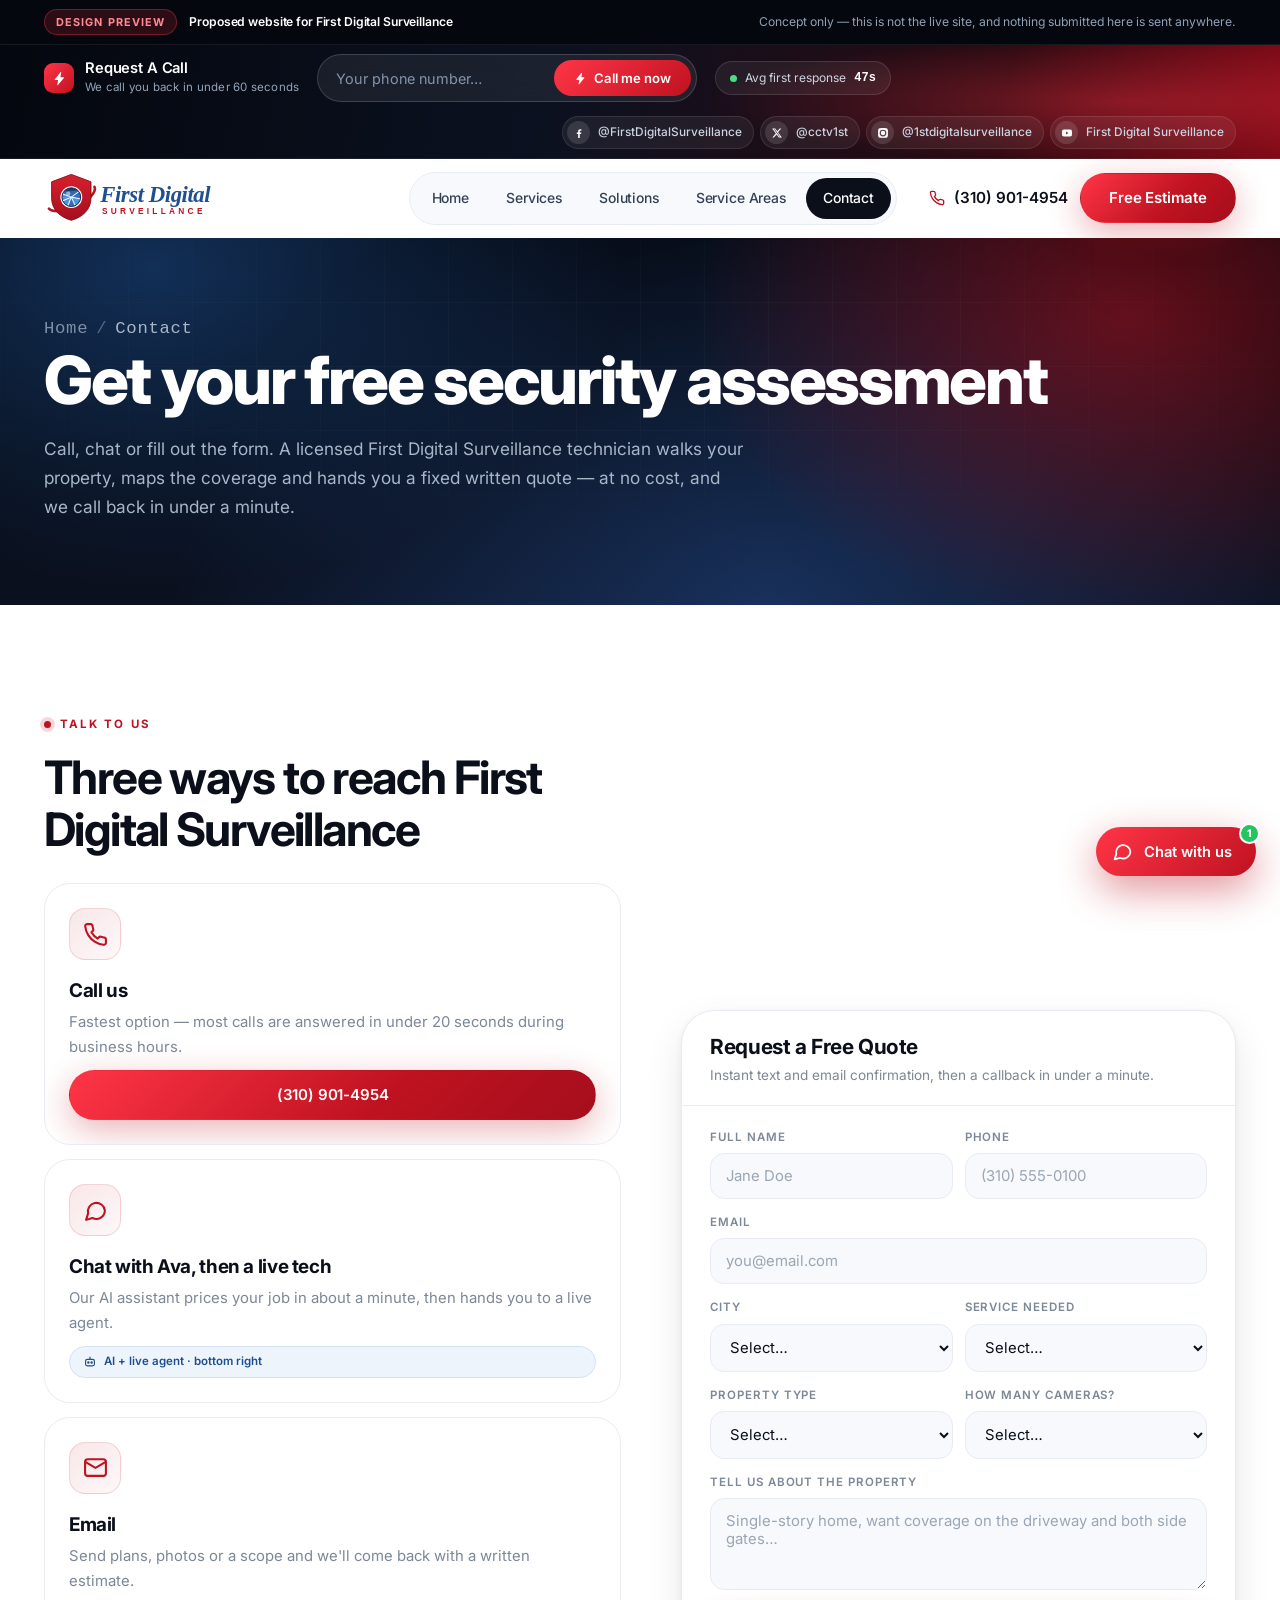
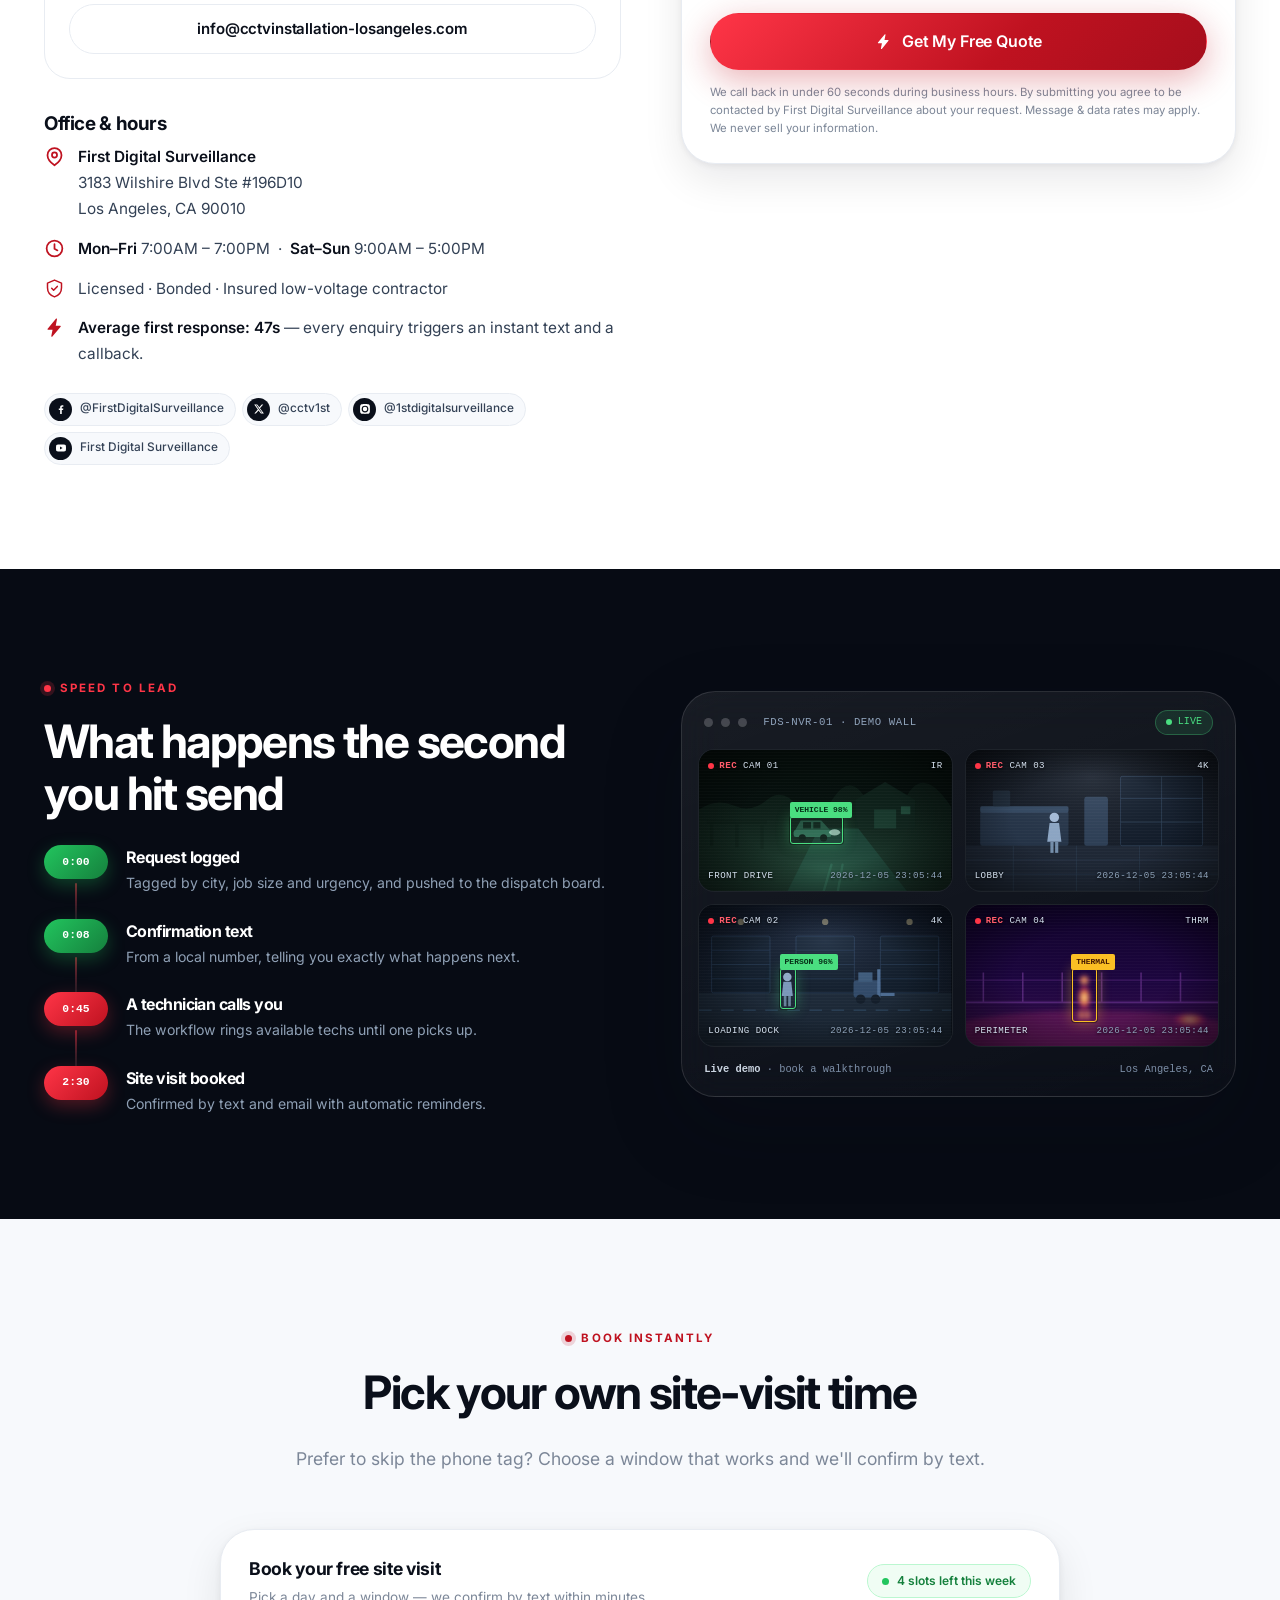
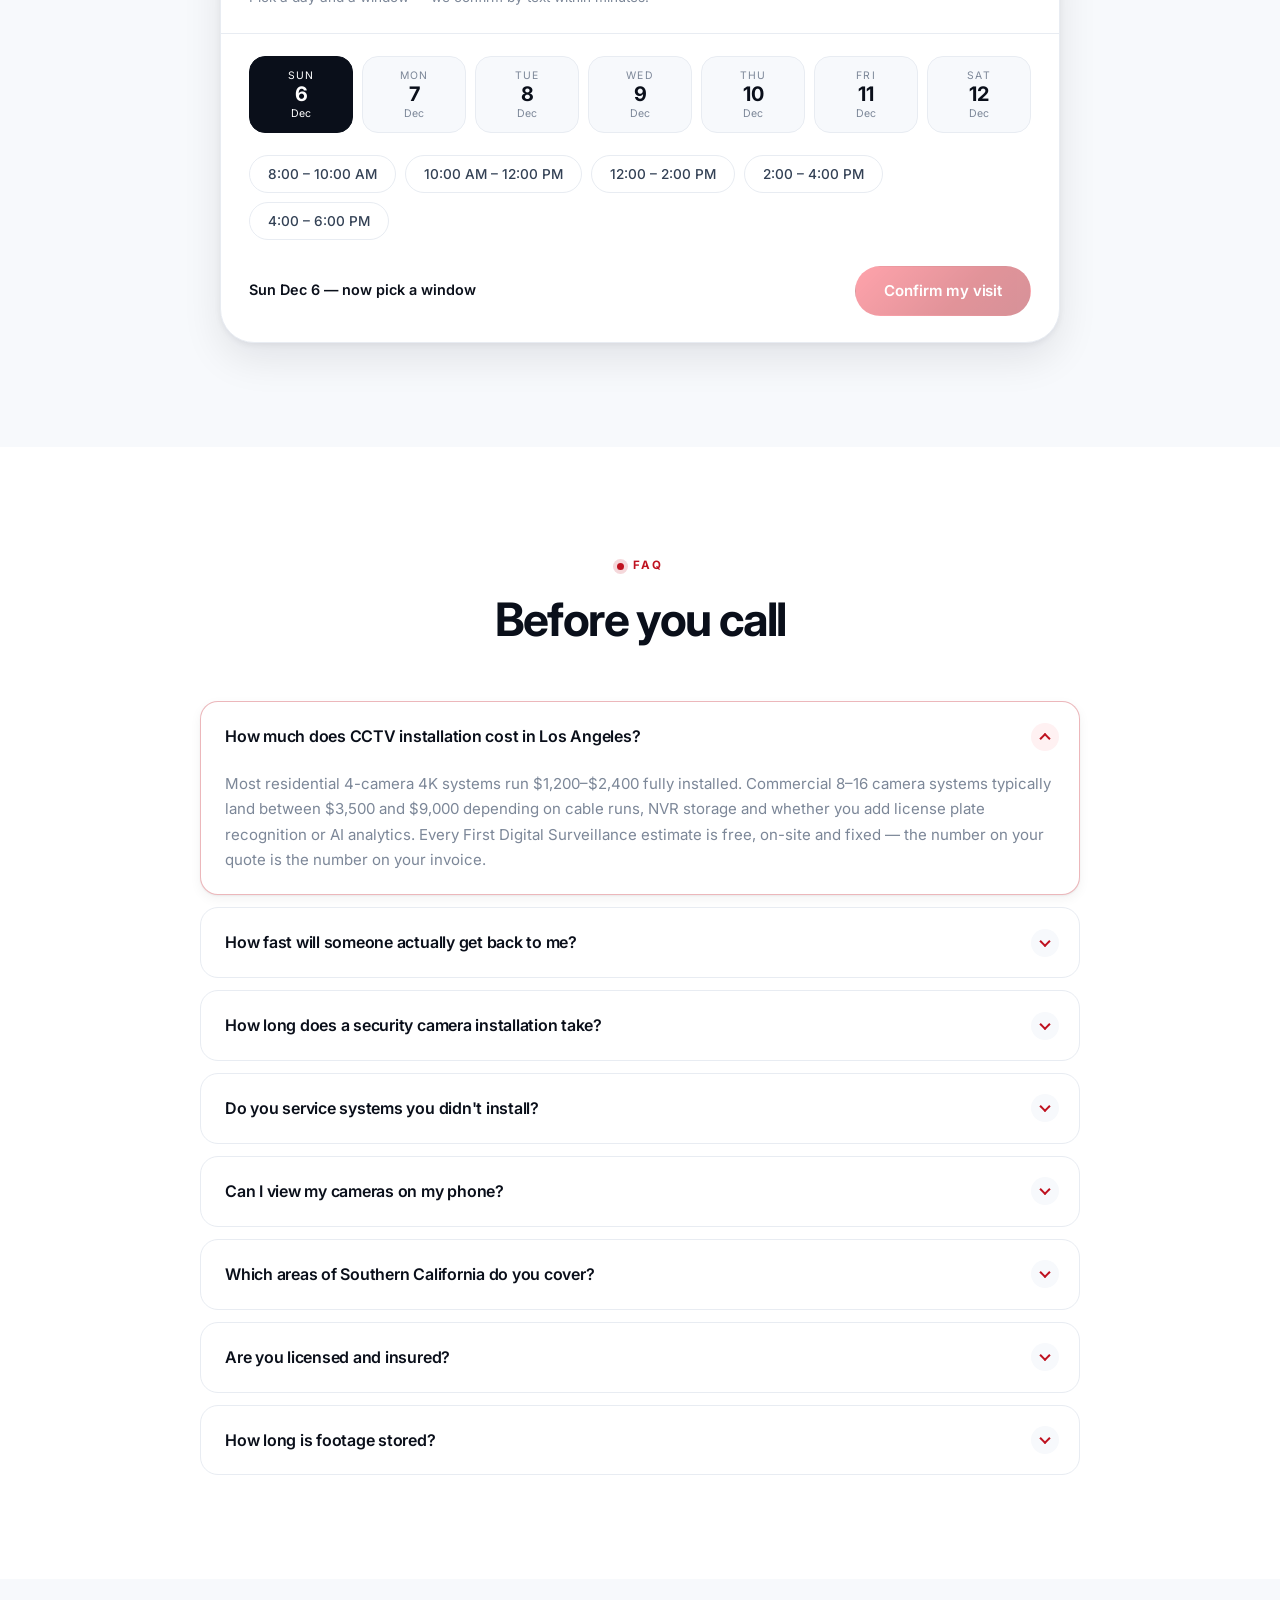
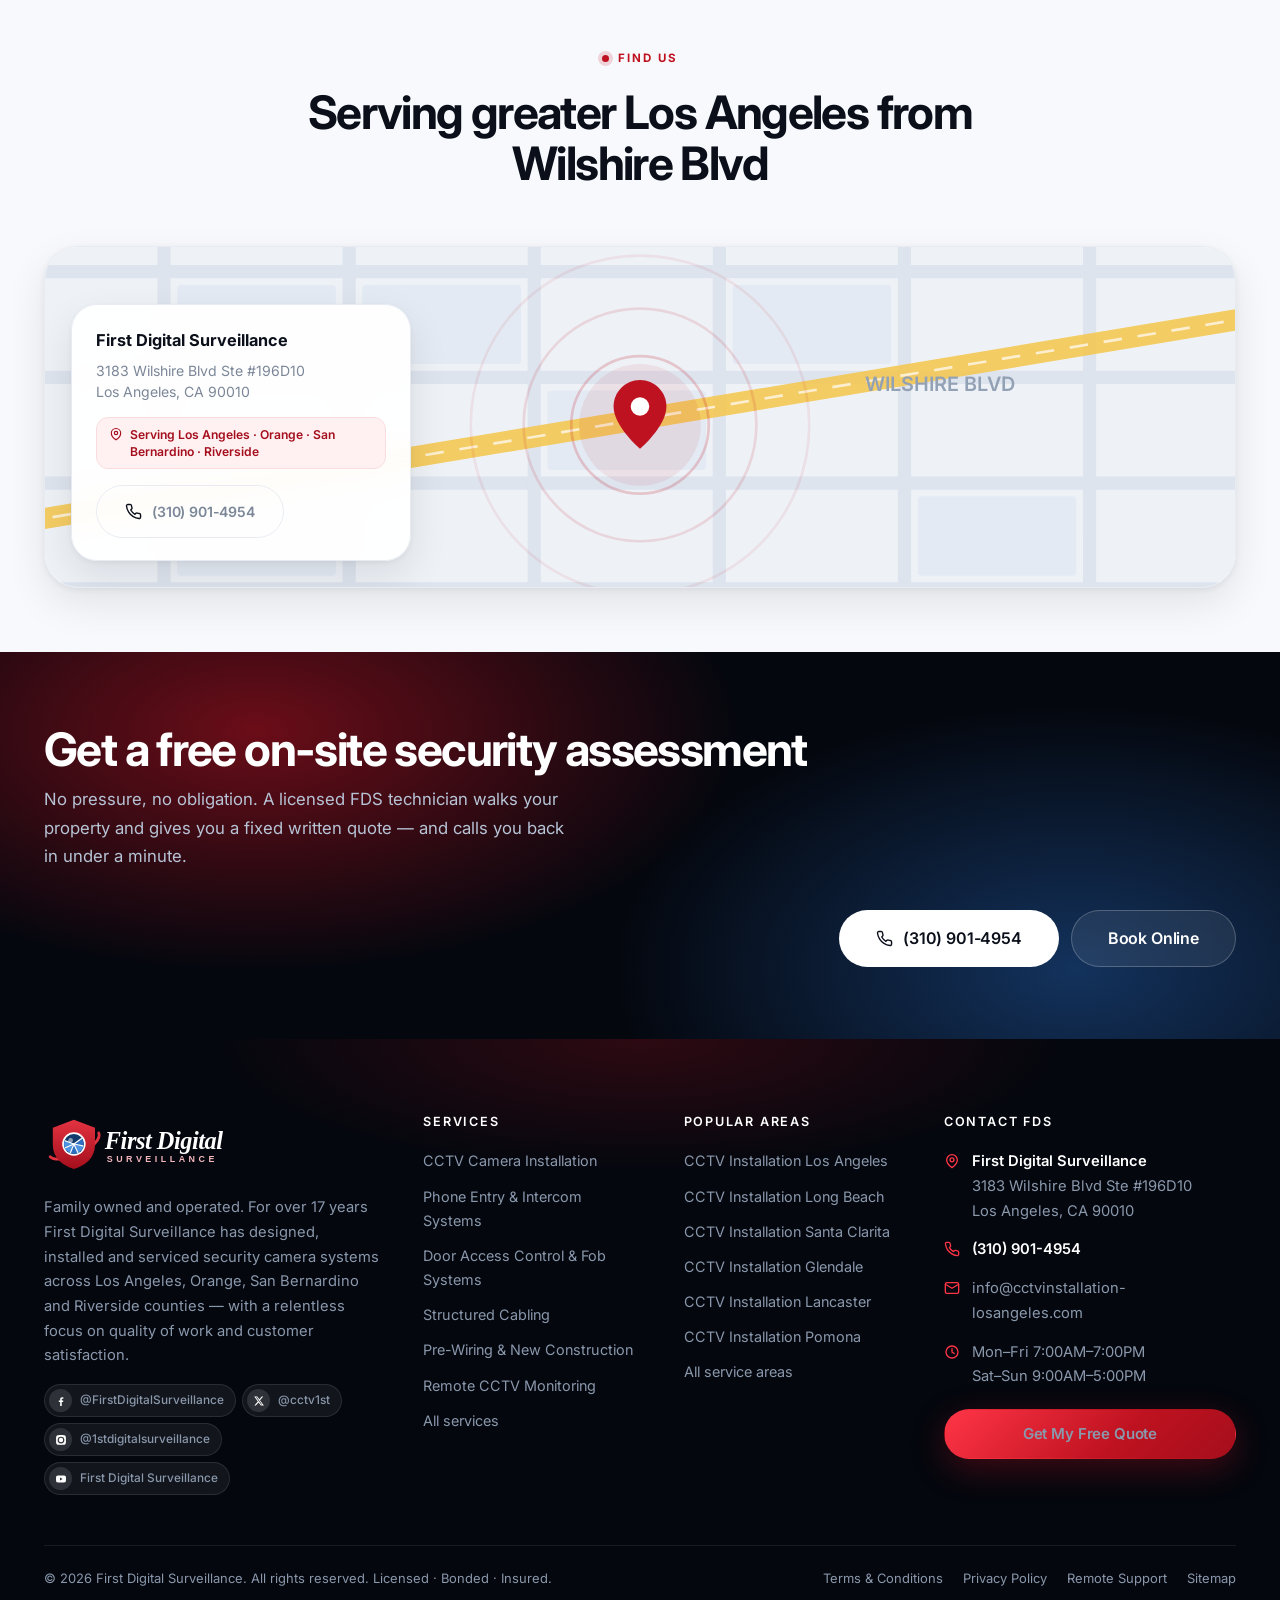
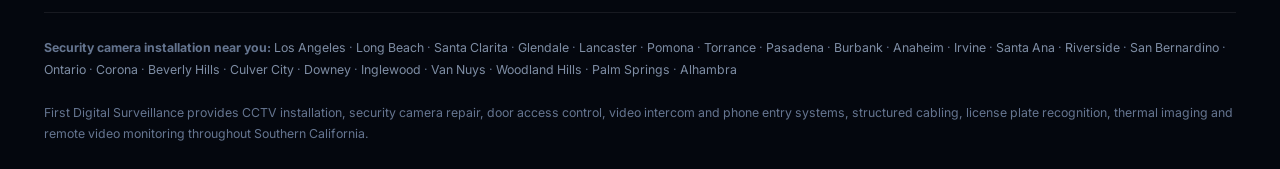
==== commit 5d83ed0b: "Clickable hero slider controls; fix red-on-red estimate button" ====
--- a/contact.html
+++ b/contact.html
@@ -32,7 +32,7 @@
 <link rel="preconnect" href="https://fonts.googleapis.com">
 <link rel="preconnect" href="https://fonts.gstatic.com" crossorigin>
 <link href="https://fonts.googleapis.com/css2?family=Sora:wght@400;500;600;700;800&family=Inter:wght@400;500;600;700&family=JetBrains+Mono:wght@400;700&display=swap" rel="stylesheet">
-<link rel="stylesheet" href="assets/css/style.css?v=2">
+<link rel="stylesheet" href="assets/css/style.css?v=3">
 
 <script type="application/ld+json">{"@context":"https://schema.org","@type":["SecuritySystemInstaller","LocalBusiness"],"@id":"https://cctvinstallation-losangeles.com/#business","name":"First Digital Surveillance","alternateName":"FDS Security Camera Installation Los Angeles","description":"Family-owned security camera installation company serving Los Angeles, Orange, San Bernardino and Riverside counties for over 17 years. CCTV, access control, intercom, structured cabling and 24/7 remote monitoring, with a 60-second callback promise.","url":"https://cctvinstallation-losangeles.com/","telephone":"(310) 901-4954","email":"info@cctvinstallation-losangeles.com","logo":"https://cctvinstallation-losangeles.com/assets/img/fds-logo.svg","image":"https://cctvinstallation-losangeles.com/assets/img/fds-logo.svg","priceRange":"$$","foundingDate":"2008","address":{"@type":"PostalAddress","streetAddress":"3183 Wilshire Blvd Ste #196D10","addressLocality":"Los Angeles","addressRegion":"CA","postalCode":"90010","addressCountry":"US"},"geo":{"@type":"GeoCoordinates","latitude":34.0614,"longitude":-118.3089},"openingHoursSpecification":[{"@type":"OpeningHoursSpecification","dayOfWeek":["Monday","Tuesday","Wednesday","Thursday","Friday"],"opens":"07:00","closes":"19:00"},{"@type":"OpeningHoursSpecification","dayOfWeek":["Saturday","Sunday"],"opens":"09:00","closes":"17:00"}],"areaServed":[{"@type":"City","name":"Los Angeles"},{"@type":"City","name":"Long Beach"},{"@type":"City","name":"Santa Clarita"},{"@type":"City","name":"Glendale"},{"@type":"City","name":"Lancaster"},{"@type":"City","name":"Pomona"},{"@type":"City","name":"Torrance"},{"@type":"City","name":"Pasadena"},{"@type":"City","name":"Burbank"},{"@type":"City","name":"Anaheim"},{"@type":"City","name":"Irvine"},{"@type":"City","name":"Santa Ana"},{"@type":"City","name":"Riverside"},{"@type":"City","name":"San Bernardino"},{"@type":"City","name":"Ontario"},{"@type":"City","name":"Corona"},{"@type":"City","name":"Beverly Hills"},{"@type":"City","name":"Culver City"},{"@type":"City","name":"Downey"},{"@type":"City","name":"Inglewood"},{"@type":"City","name":"Van Nuys"},{"@type":"City","name":"Woodland Hills"},{"@type":"City","name":"Palm Springs"},{"@type":"City","name":"Alhambra"}],"sameAs":["https://www.facebook.com/FirstDigitalSurveillance","https://twitter.com/cctv1st","https://www.instagram.com/1stdigitalsurveillance","https://www.youtube.com/channel/UC6HvUgXntaIqfOZk8hjzoPg"],"aggregateRating":{"@type":"AggregateRating","ratingValue":"4.9","reviewCount":"218","bestRating":"5"},"hasOfferCatalog":{"@type":"OfferCatalog","name":"Security Services","itemListElement":[{"@type":"Offer","itemOffered":{"@type":"Service","name":"CCTV Camera Installation"}},{"@type":"Offer","itemOffered":{"@type":"Service","name":"Phone Entry & Intercom Systems"}},{"@type":"Offer","itemOffered":{"@type":"Service","name":"Door Access Control & Fob Systems"}},{"@type":"Offer","itemOffered":{"@type":"Service","name":"Structured Cabling"}},{"@type":"Offer","itemOffered":{"@type":"Service","name":"Pre-Wiring & New Construction"}},{"@type":"Offer","itemOffered":{"@type":"Service","name":"Remote CCTV Monitoring"}},{"@type":"Offer","itemOffered":{"@type":"Service","name":"License Plate Recognition"}},{"@type":"Offer","itemOffered":{"@type":"Service","name":"Thermal Camera Solutions"}},{"@type":"Offer","itemOffered":{"@type":"Service","name":"AI Camera Systems"}}]}}</script>
 <script type="application/ld+json">{"@context":"https://schema.org","@type":"ContactPage","name":"Contact First Digital Surveillance","url":"https://cctvinstallation-losangeles.com/contact.html","mainEntity":{"@id":"https://cctvinstallation-losangeles.com/#business"}}</script>
@@ -472,6 +472,6 @@
     </div>
   </div>
 </div>
-<script src="assets/js/fds.js?v=2"></script>
+<script src="assets/js/fds.js?v=3"></script>
 </body>
 </html>
